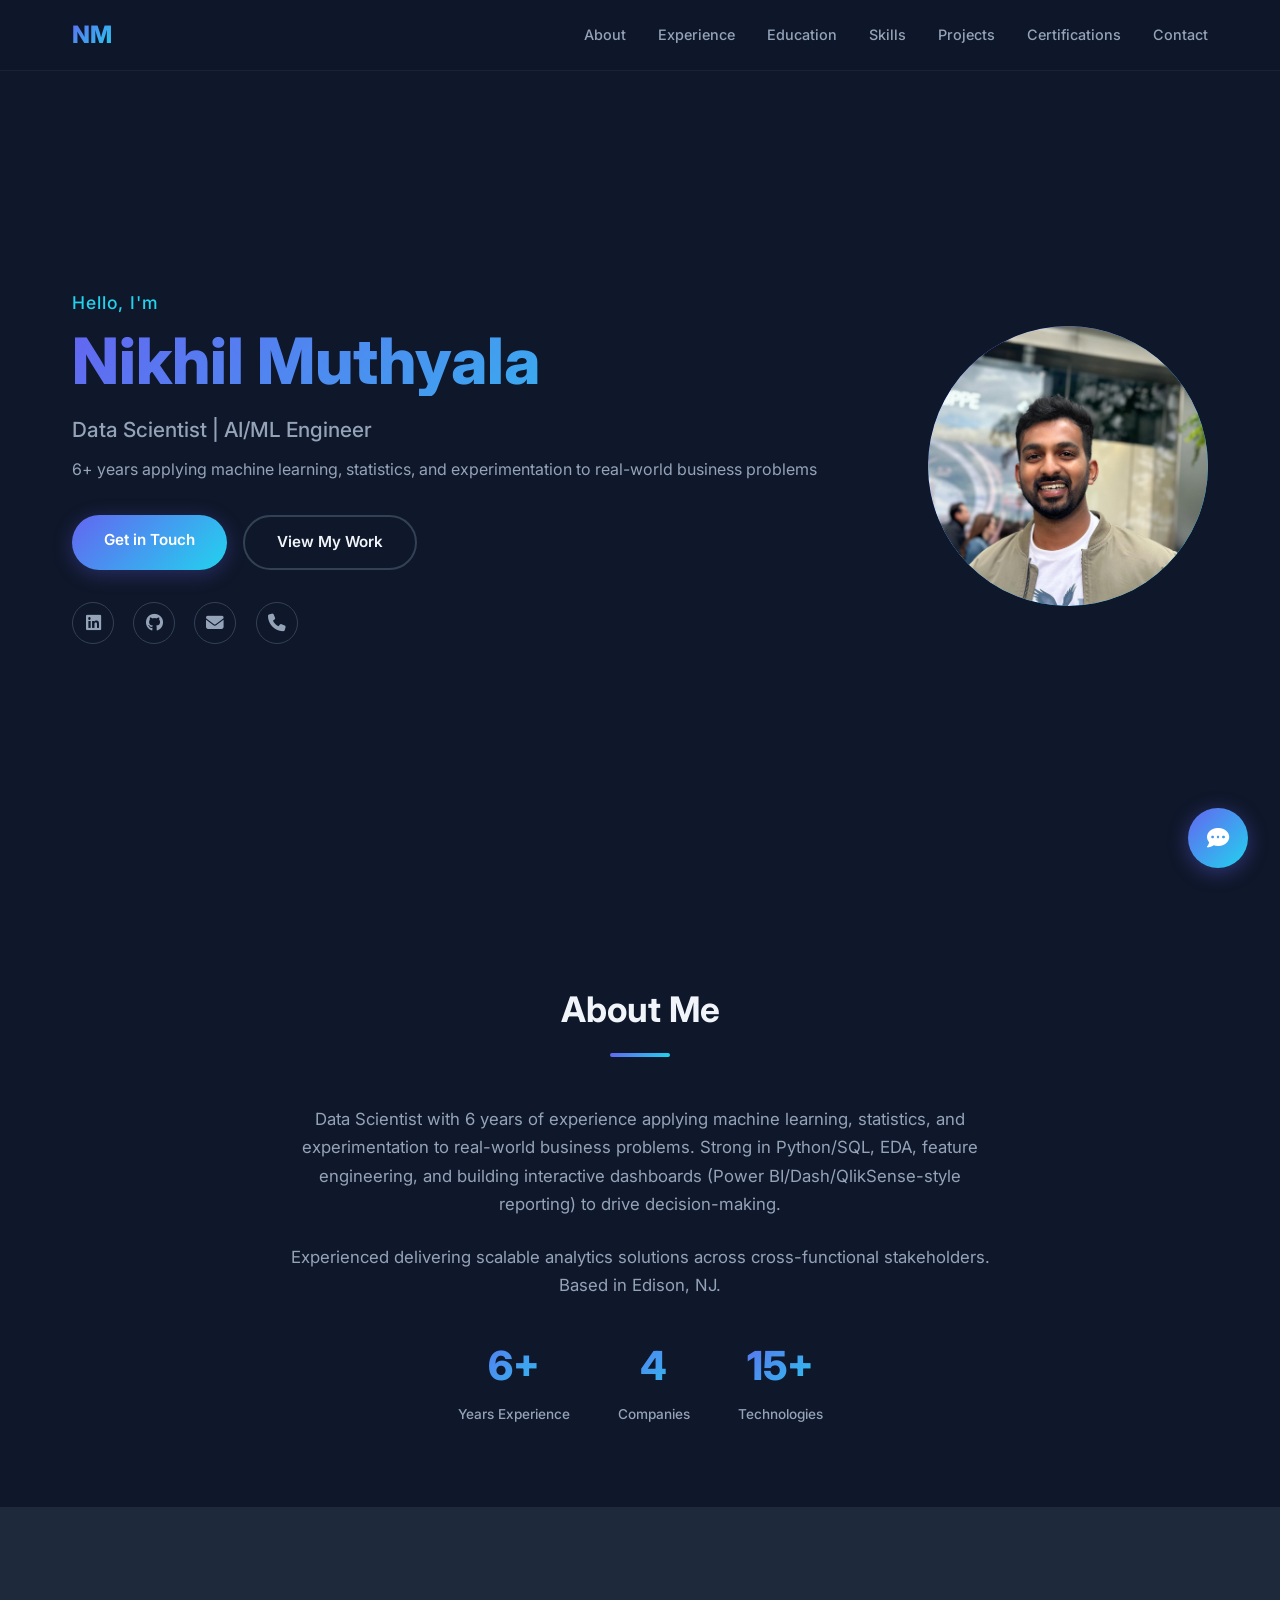
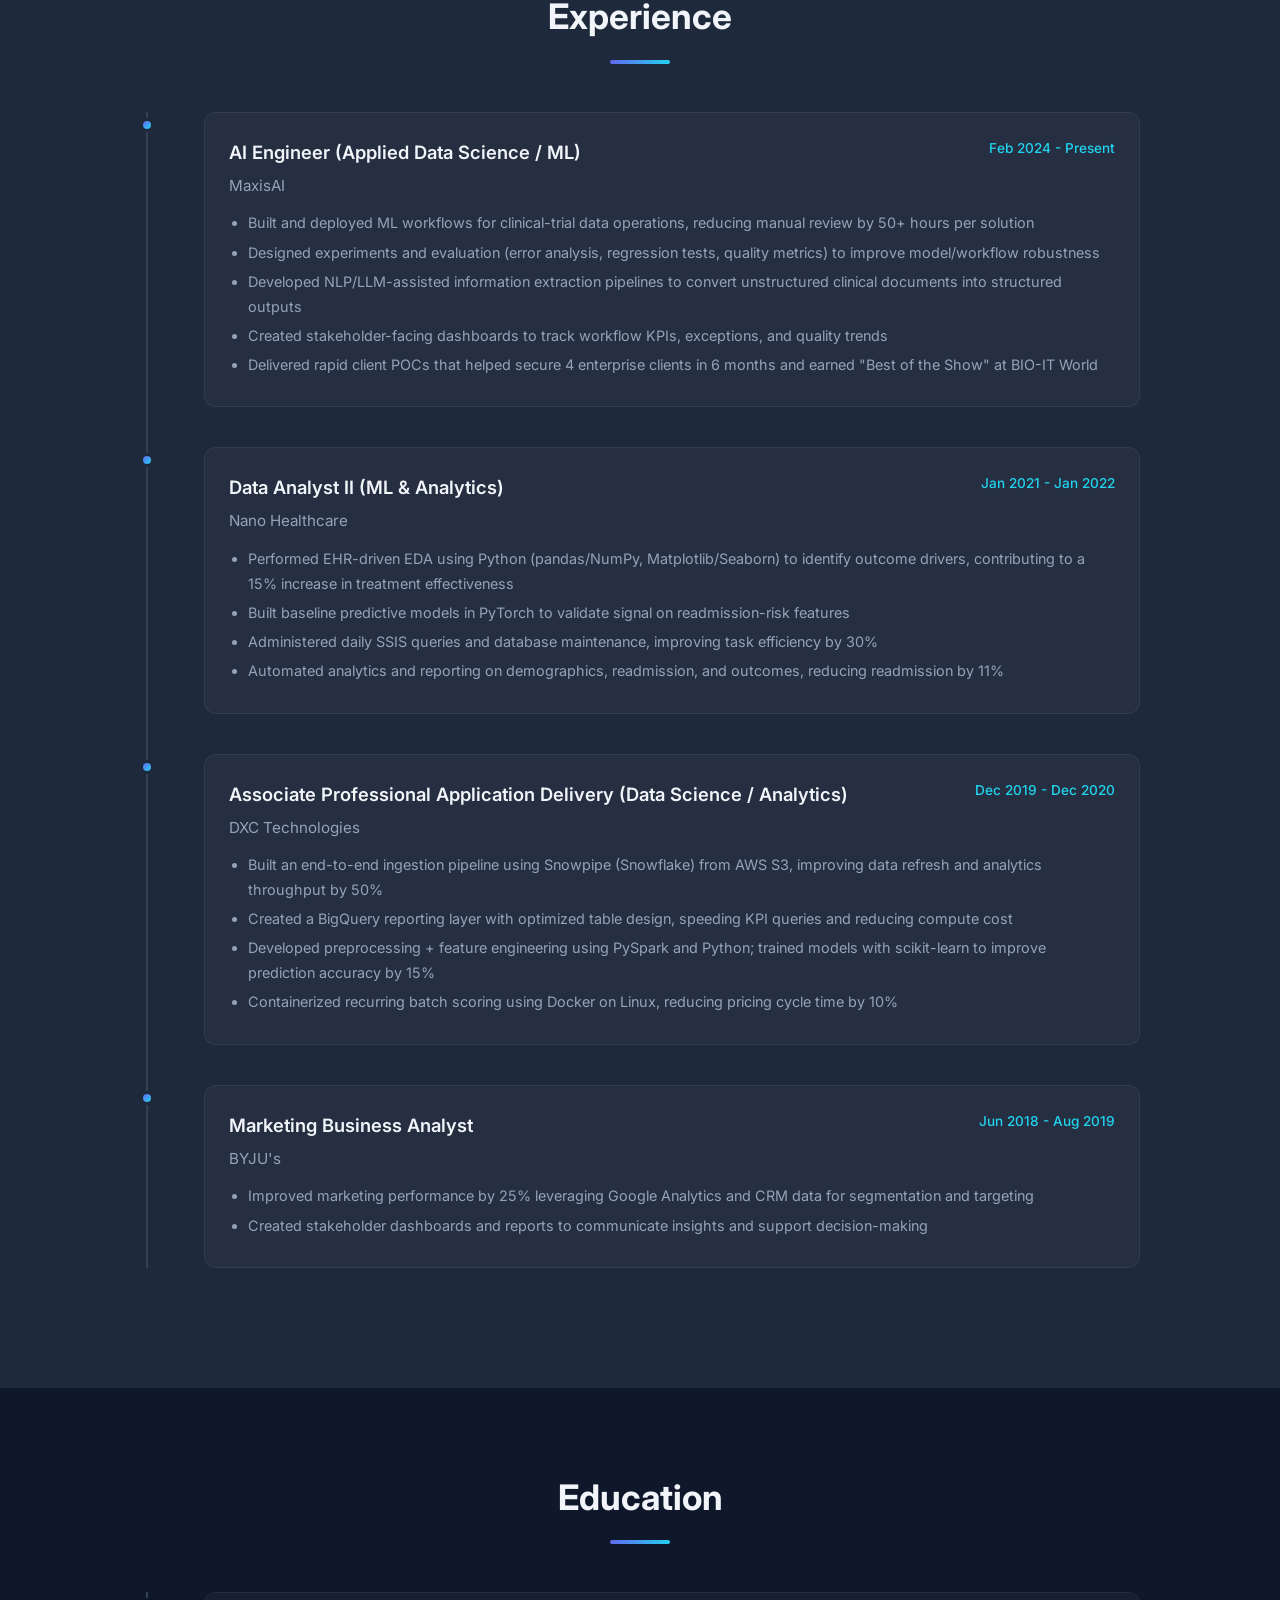
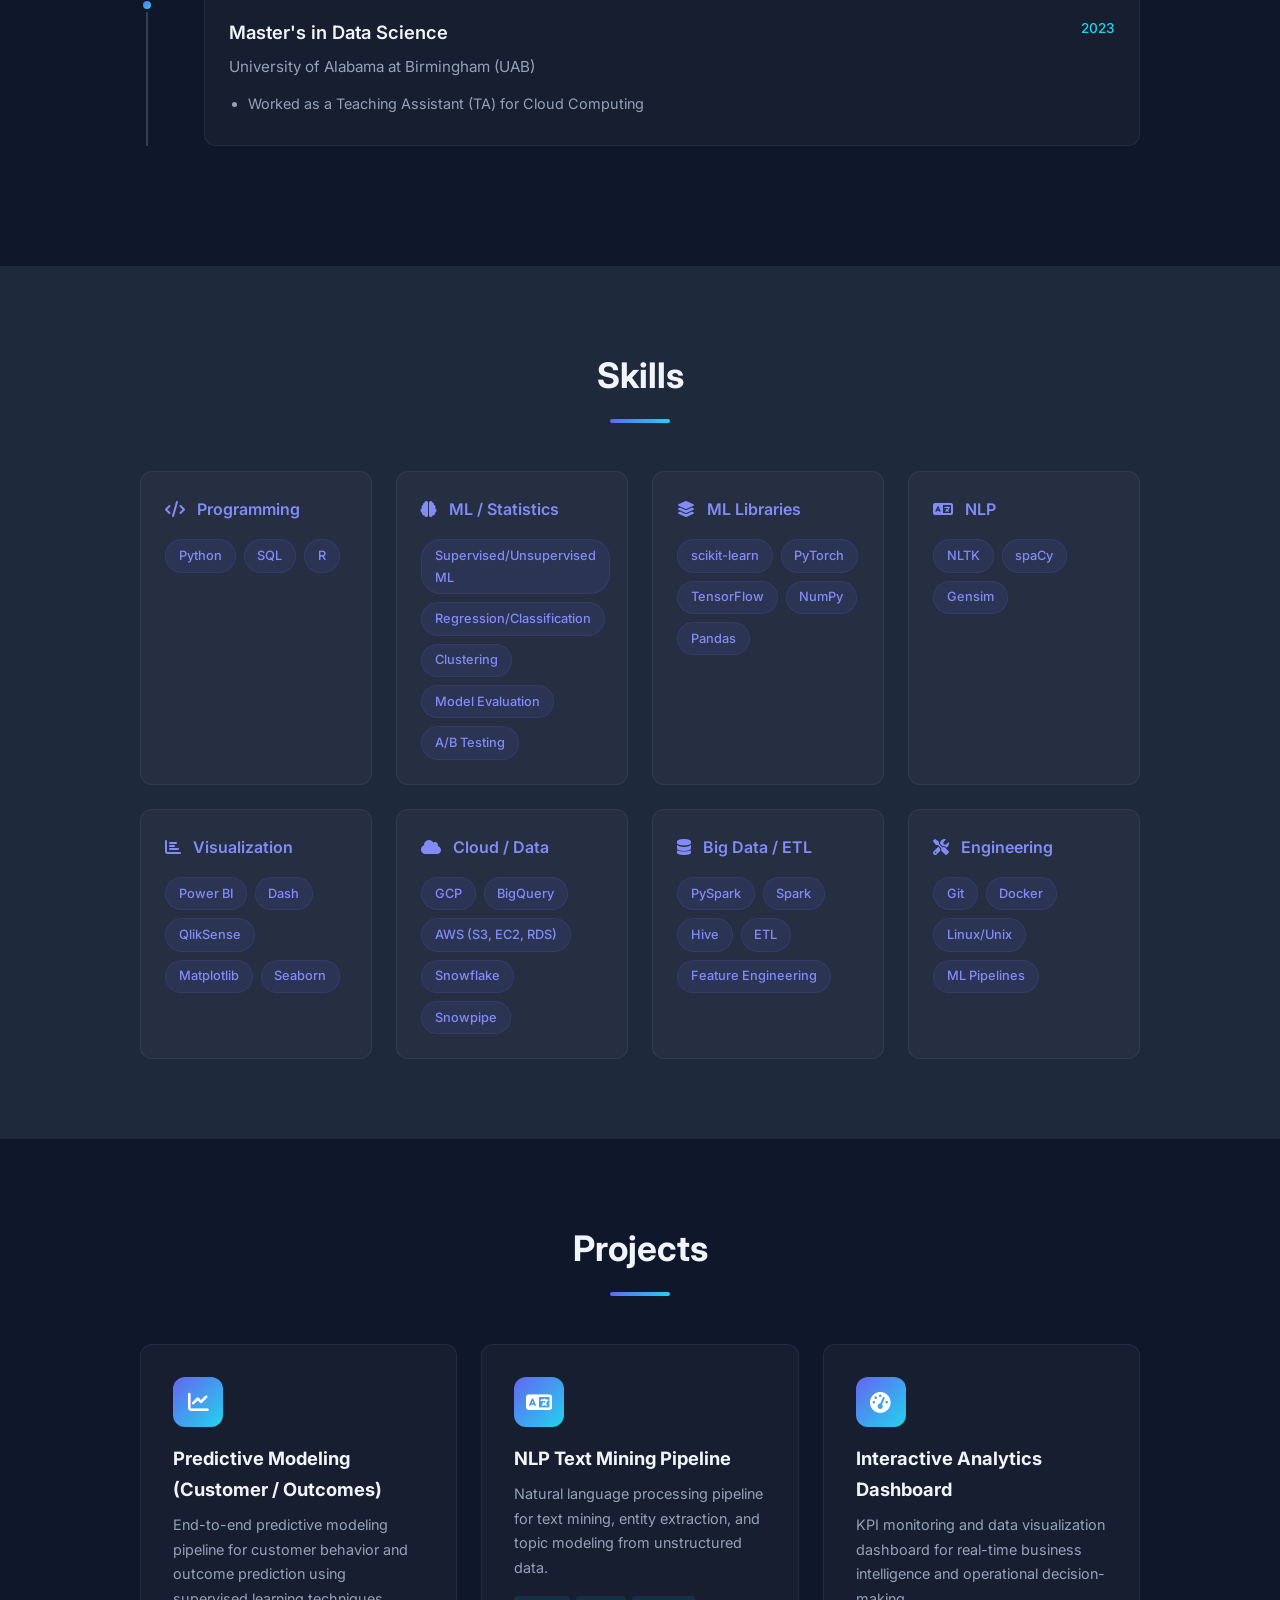
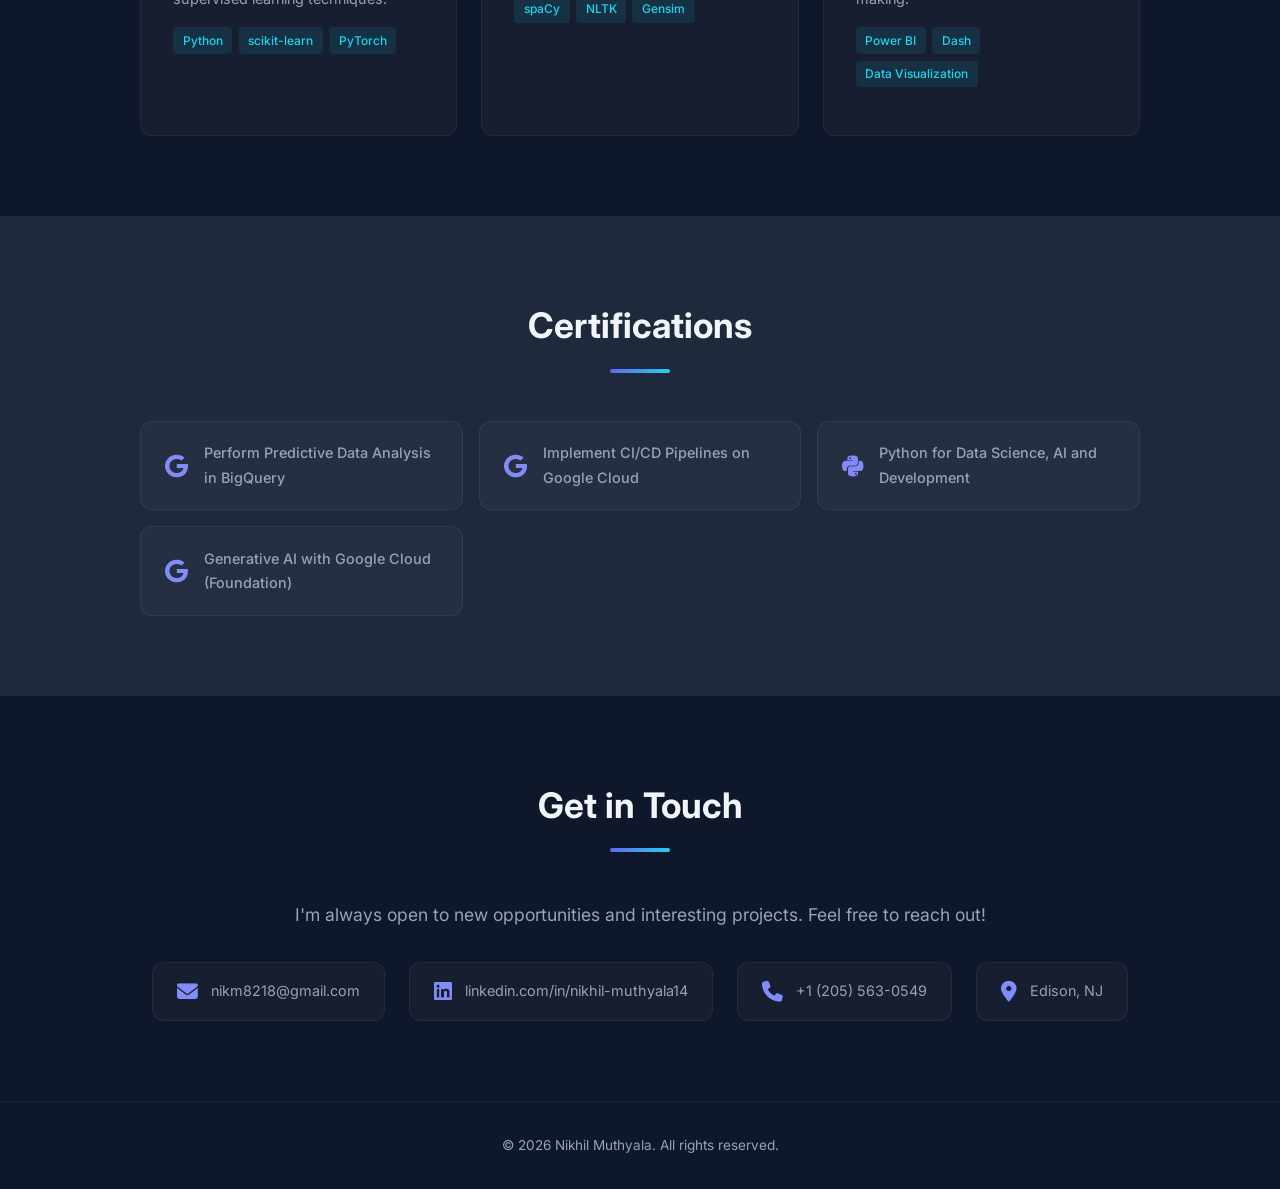
==== index.html @ 32f8f4c5 "Initial commit - Nikhil Muthyala resume website" ====
<!DOCTYPE html>
<html lang="en">
<head>
    <meta charset="UTF-8">
    <meta name="viewport" content="width=device-width, initial-scale=1.0">
    <title>Nikhil Muthyala - Data Scientist</title>
    <link rel="stylesheet" href="styles.css">
    <link href="https://fonts.googleapis.com/css2?family=Inter:wght@300;400;500;600;700;800&display=swap" rel="stylesheet">
    <link rel="stylesheet" href="https://cdnjs.cloudflare.com/ajax/libs/font-awesome/6.5.1/css/all.min.css">
</head>
<body>
    <!-- Navigation -->
    <nav class="navbar" id="navbar">
        <div class="nav-container">
            <a href="#hero" class="nav-logo">NM</a>
            <ul class="nav-links">
                <li><a href="#about">About</a></li>
                <li><a href="#experience">Experience</a></li>
                <li><a href="#education">Education</a></li>
                <li><a href="#skills">Skills</a></li>
                <li><a href="#projects">Projects</a></li>
                <li><a href="#certifications">Certifications</a></li>
                <li><a href="#contact">Contact</a></li>
            </ul>
            <button class="nav-toggle" id="navToggle">
                <i class="fas fa-bars"></i>
            </button>
        </div>
    </nav>

    <!-- Hero Section -->
    <section class="hero" id="hero">
        <div class="hero-content">
            <p class="hero-greeting">Hello, I'm</p>
            <h1 class="hero-name">Nikhil Muthyala</h1>
            <p class="hero-title">Data Scientist | AI/ML Engineer</p>
            <p class="hero-tagline">6+ years applying machine learning, statistics, and experimentation to real-world business problems</p>
            <div class="hero-buttons">
                <a href="#contact" class="btn btn-primary">Get in Touch</a>
                <a href="#experience" class="btn btn-secondary">View My Work</a>
            </div>
            <div class="hero-socials">
                <a href="https://linkedin.com/in/nikhil-muthyala14" target="_blank"><i class="fab fa-linkedin"></i></a>
                <a href="#" target="_blank"><i class="fab fa-github"></i></a>
                <a href="mailto:nikm8218@gmail.com"><i class="fas fa-envelope"></i></a>
                <a href="tel:+12055630549"><i class="fas fa-phone"></i></a>
            </div>
        </div>
        <div class="hero-visual">
            <div class="hero-avatar">
                <img src="Cover Photo Nik.jpeg" alt="Nikhil Muthyala">
                <!-- <i class="fas fa-user"></i> -->
            </div>
        </div>
    </section>

    <!-- About Section -->
    <section class="section" id="about">
        <div class="container">
            <h2 class="section-title">About Me</h2>
            <div class="about-content">
                <div class="about-text">
                    <p>Data Scientist with 6 years of experience applying machine learning, statistics, and experimentation to real-world business problems. Strong in Python/SQL, EDA, feature engineering, and building interactive dashboards (Power BI/Dash/QlikSense-style reporting) to drive decision-making.</p>
                    <p>Experienced delivering scalable analytics solutions across cross-functional stakeholders. Based in Edison, NJ.</p>
                    <div class="about-stats">
                        <div class="stat">
                            <span class="stat-number">6+</span>
                            <span class="stat-label">Years Experience</span>
                        </div>
                        <div class="stat">
                            <span class="stat-number">4</span>
                            <span class="stat-label">Companies</span>
                        </div>
                        <div class="stat">
                            <span class="stat-number">15+</span>
                            <span class="stat-label">Technologies</span>
                        </div>
                    </div>
                </div>
            </div>
        </div>
    </section>

    <!-- Experience Section -->
    <section class="section section-alt" id="experience">
        <div class="container">
            <h2 class="section-title">Experience</h2>
            <div class="timeline">
                <div class="timeline-item">
                    <div class="timeline-dot"></div>
                    <div class="timeline-content">
                        <div class="timeline-header">
                            <h3>AI Engineer (Applied Data Science / ML)</h3>
                            <span class="timeline-date">Feb 2024 - Present</span>
                        </div>
                        <p class="timeline-company">MaxisAI</p>
                        <ul class="timeline-details">
                            <li>Built and deployed ML workflows for clinical-trial data operations, reducing manual review by 50+ hours per solution</li>
                            <li>Designed experiments and evaluation (error analysis, regression tests, quality metrics) to improve model/workflow robustness</li>
                            <li>Developed NLP/LLM-assisted information extraction pipelines to convert unstructured clinical documents into structured outputs</li>
                            <li>Created stakeholder-facing dashboards to track workflow KPIs, exceptions, and quality trends</li>
                            <li>Delivered rapid client POCs that helped secure 4 enterprise clients in 6 months and earned "Best of the Show" at BIO-IT World</li>
                        </ul>
                    </div>
                </div>
                <div class="timeline-item">
                    <div class="timeline-dot"></div>
                    <div class="timeline-content">
                        <div class="timeline-header">
                            <h3>Data Analyst II (ML & Analytics)</h3>
                            <span class="timeline-date">Jan 2021 - Jan 2022</span>
                        </div>
                        <p class="timeline-company">Nano Healthcare</p>
                        <ul class="timeline-details">
                            <li>Performed EHR-driven EDA using Python (pandas/NumPy, Matplotlib/Seaborn) to identify outcome drivers, contributing to a 15% increase in treatment effectiveness</li>
                            <li>Built baseline predictive models in PyTorch to validate signal on readmission-risk features</li>
                            <li>Administered daily SSIS queries and database maintenance, improving task efficiency by 30%</li>
                            <li>Automated analytics and reporting on demographics, readmission, and outcomes, reducing readmission by 11%</li>
                        </ul>
                    </div>
                </div>
                <div class="timeline-item">
                    <div class="timeline-dot"></div>
                    <div class="timeline-content">
                        <div class="timeline-header">
                            <h3>Associate Professional Application Delivery (Data Science / Analytics)</h3>
                            <span class="timeline-date">Dec 2019 - Dec 2020</span>
                        </div>
                        <p class="timeline-company">DXC Technologies</p>
                        <ul class="timeline-details">
                            <li>Built an end-to-end ingestion pipeline using Snowpipe (Snowflake) from AWS S3, improving data refresh and analytics throughput by 50%</li>
                            <li>Created a BigQuery reporting layer with optimized table design, speeding KPI queries and reducing compute cost</li>
                            <li>Developed preprocessing + feature engineering using PySpark and Python; trained models with scikit-learn to improve prediction accuracy by 15%</li>
                            <li>Containerized recurring batch scoring using Docker on Linux, reducing pricing cycle time by 10%</li>
                        </ul>
                    </div>
                </div>
                <div class="timeline-item">
                    <div class="timeline-dot"></div>
                    <div class="timeline-content">
                        <div class="timeline-header">
                            <h3>Marketing Business Analyst</h3>
                            <span class="timeline-date">Jun 2018 - Aug 2019</span>
                        </div>
                        <p class="timeline-company">BYJU's</p>
                        <ul class="timeline-details">
                            <li>Improved marketing performance by 25% leveraging Google Analytics and CRM data for segmentation and targeting</li>
                            <li>Created stakeholder dashboards and reports to communicate insights and support decision-making</li>
                        </ul>
                    </div>
                </div>
            </div>
        </div>
    </section>

    <!-- Education Section -->
    <section class="section" id="education">
        <div class="container">
            <h2 class="section-title">Education</h2>
            <div class="timeline">
                <div class="timeline-item">
                    <div class="timeline-dot"></div>
                    <div class="timeline-content">
                        <div class="timeline-header">
                            <h3>Master's in Data Science</h3>
                            <span class="timeline-date">2023</span>
                        </div>
                        <p class="timeline-company">University of Alabama at Birmingham (UAB)</p>
                        <ul class="timeline-details">
                            <li>Worked as a Teaching Assistant (TA) for Cloud Computing</li>
                        </ul>
                    </div>
                </div>
            </div>
        </div>
    </section>

    <!-- Skills Section -->
    <section class="section section-alt" id="skills">
        <div class="container">
            <h2 class="section-title">Skills</h2>
            <div class="skills-grid">
                <div class="skill-category">
                    <h3><i class="fas fa-code"></i> Programming</h3>
                    <div class="skill-tags">
                        <span class="skill-tag">Python</span>
                        <span class="skill-tag">SQL</span>
                        <span class="skill-tag">R</span>
                    </div>
                </div>
                <div class="skill-category">
                    <h3><i class="fas fa-brain"></i> ML / Statistics</h3>
                    <div class="skill-tags">
                        <span class="skill-tag">Supervised/Unsupervised ML</span>
                        <span class="skill-tag">Regression/Classification</span>
                        <span class="skill-tag">Clustering</span>
                        <span class="skill-tag">Model Evaluation</span>
                        <span class="skill-tag">A/B Testing</span>
                    </div>
                </div>
                <div class="skill-category">
                    <h3><i class="fas fa-layer-group"></i> ML Libraries</h3>
                    <div class="skill-tags">
                        <span class="skill-tag">scikit-learn</span>
                        <span class="skill-tag">PyTorch</span>
                        <span class="skill-tag">TensorFlow</span>
                        <span class="skill-tag">NumPy</span>
                        <span class="skill-tag">Pandas</span>
                    </div>
                </div>
                <div class="skill-category">
                    <h3><i class="fas fa-language"></i> NLP</h3>
                    <div class="skill-tags">
                        <span class="skill-tag">NLTK</span>
                        <span class="skill-tag">spaCy</span>
                        <span class="skill-tag">Gensim</span>
                    </div>
                </div>
                <div class="skill-category">
                    <h3><i class="fas fa-chart-bar"></i> Visualization</h3>
                    <div class="skill-tags">
                        <span class="skill-tag">Power BI</span>
                        <span class="skill-tag">Dash</span>
                        <span class="skill-tag">QlikSense</span>
                        <span class="skill-tag">Matplotlib</span>
                        <span class="skill-tag">Seaborn</span>
                    </div>
                </div>
                <div class="skill-category">
                    <h3><i class="fas fa-cloud"></i> Cloud / Data</h3>
                    <div class="skill-tags">
                        <span class="skill-tag">GCP</span>
                        <span class="skill-tag">BigQuery</span>
                        <span class="skill-tag">AWS (S3, EC2, RDS)</span>
                        <span class="skill-tag">Snowflake</span>
                        <span class="skill-tag">Snowpipe</span>
                    </div>
                </div>
                <div class="skill-category">
                    <h3><i class="fas fa-database"></i> Big Data / ETL</h3>
                    <div class="skill-tags">
                        <span class="skill-tag">PySpark</span>
                        <span class="skill-tag">Spark</span>
                        <span class="skill-tag">Hive</span>
                        <span class="skill-tag">ETL</span>
                        <span class="skill-tag">Feature Engineering</span>
                    </div>
                </div>
                <div class="skill-category">
                    <h3><i class="fas fa-tools"></i> Engineering</h3>
                    <div class="skill-tags">
                        <span class="skill-tag">Git</span>
                        <span class="skill-tag">Docker</span>
                        <span class="skill-tag">Linux/Unix</span>
                        <span class="skill-tag">ML Pipelines</span>
                    </div>
                </div>
            </div>
        </div>
    </section>

    <!-- Projects Section -->
    <section class="section" id="projects">
        <div class="container">
            <h2 class="section-title">Projects</h2>
            <div class="projects-grid">
                <div class="project-card">
                    <div class="project-icon"><i class="fas fa-chart-line"></i></div>
                    <h3>Predictive Modeling (Customer / Outcomes)</h3>
                    <p>End-to-end predictive modeling pipeline for customer behavior and outcome prediction using supervised learning techniques.</p>
                    <div class="project-tech">
                        <span>Python</span>
                        <span>scikit-learn</span>
                        <span>PyTorch</span>
                    </div>
                </div>
                <div class="project-card">
                    <div class="project-icon"><i class="fas fa-language"></i></div>
                    <h3>NLP Text Mining Pipeline</h3>
                    <p>Natural language processing pipeline for text mining, entity extraction, and topic modeling from unstructured data.</p>
                    <div class="project-tech">
                        <span>spaCy</span>
                        <span>NLTK</span>
                        <span>Gensim</span>
                    </div>
                </div>
                <div class="project-card">
                    <div class="project-icon"><i class="fas fa-tachometer-alt"></i></div>
                    <h3>Interactive Analytics Dashboard</h3>
                    <p>KPI monitoring and data visualization dashboard for real-time business intelligence and operational decision-making.</p>
                    <div class="project-tech">
                        <span>Power BI</span>
                        <span>Dash</span>
                        <span>Data Visualization</span>
                    </div>
                </div>
            </div>
        </div>
    </section>

    <!-- Certifications Section -->
    <section class="section section-alt" id="certifications">
        <div class="container">
            <h2 class="section-title">Certifications</h2>
            <div class="certifications-grid">
                <div class="cert-card">
                    <i class="fab fa-google"></i>
                    <span>Perform Predictive Data Analysis in BigQuery</span>
                </div>
                <div class="cert-card">
                    <i class="fab fa-google"></i>
                    <span>Implement CI/CD Pipelines on Google Cloud</span>
                </div>
                <div class="cert-card">
                    <i class="fab fa-python"></i>
                    <span>Python for Data Science, AI and Development</span>
                </div>
                <div class="cert-card">
                    <i class="fab fa-google"></i>
                    <span>Generative AI with Google Cloud (Foundation)</span>
                </div>
            </div>
        </div>
    </section>

    <!-- Contact Section -->
    <section class="section" id="contact">
        <div class="container">
            <h2 class="section-title">Get in Touch</h2>
            <div class="contact-content">
                <p class="contact-text">I'm always open to new opportunities and interesting projects. Feel free to reach out!</p>
                <div class="contact-methods">
                    <a href="mailto:nikm8218@gmail.com" class="contact-card">
                        <i class="fas fa-envelope"></i>
                        <span>nikm8218@gmail.com</span>
                    </a>
                    <a href="https://linkedin.com/in/nikhil-muthyala14" class="contact-card">
                        <i class="fab fa-linkedin"></i>
                        <span>linkedin.com/in/nikhil-muthyala14</span>
                    </a>
                    <a href="tel:+12055630549" class="contact-card">
                        <i class="fas fa-phone"></i>
                        <span>+1 (205) 563-0549</span>
                    </a>
                    <a href="#" class="contact-card">
                        <i class="fas fa-map-marker-alt"></i>
                        <span>Edison, NJ</span>
                    </a>
                </div>
            </div>
        </div>
    </section>

    <!-- Footer -->
    <footer class="footer">
        <p>&copy; 2026 Nikhil Muthyala. All rights reserved.</p>
    </footer>

    <!-- Chatbot -->
    <div class="chatbot-toggle" id="chatbotToggle">
        <i class="fas fa-comment-dots"></i>
    </div>
    <div class="chatbot" id="chatbot">
        <div class="chatbot-header">
            <div class="chatbot-header-info">
                <div class="chatbot-avatar"><i class="fas fa-robot"></i></div>
                <div>
                    <h4>Resume Assistant</h4>
                    <span class="chatbot-status">Online</span>
                </div>
            </div>
            <button class="chatbot-close" id="chatbotClose">
                <i class="fas fa-times"></i>
            </button>
        </div>
        <div class="chatbot-messages" id="chatbotMessages">
            <div class="chat-message bot">
                <div class="message-content">
                    <p>Hi! I'm Nikhil's resume assistant. Ask me anything about his experience, skills, education, or projects!</p>
                </div>
            </div>
        </div>
        <div class="chatbot-input">
            <input type="text" id="chatInput" placeholder="Ask me anything..." autocomplete="off">
            <button id="chatSend"><i class="fas fa-paper-plane"></i></button>
        </div>
    </div>

    <script src="script.js"></script>
</body>
</html>
---- styles.css ----
/* ===== Reset & Base ===== */
*, *::before, *::after {
    margin: 0;
    padding: 0;
    box-sizing: border-box;
}

:root {
    --primary: #6366f1;
    --primary-dark: #4f46e5;
    --primary-light: #818cf8;
    --bg: #0f172a;
    --bg-alt: #1e293b;
    --surface: #334155;
    --text: #f1f5f9;
    --text-muted: #94a3b8;
    --accent: #22d3ee;
    --gradient: linear-gradient(135deg, var(--primary), var(--accent));
    --shadow: 0 4px 30px rgba(0, 0, 0, 0.3);
    --radius: 12px;
    --transition: 0.3s ease;
}

html {
    scroll-behavior: smooth;
    scroll-padding-top: 80px;
}

body {
    font-family: 'Inter', -apple-system, BlinkMacSystemFont, sans-serif;
    background: var(--bg);
    color: var(--text);
    line-height: 1.7;
    overflow-x: hidden;
}

a {
    text-decoration: none;
    color: inherit;
}

ul {
    list-style: none;
}

/* ===== Navbar ===== */
.navbar {
    position: fixed;
    top: 0;
    left: 0;
    right: 0;
    z-index: 1000;
    background: rgba(15, 23, 42, 0.85);
    backdrop-filter: blur(20px);
    border-bottom: 1px solid rgba(255, 255, 255, 0.05);
    transition: var(--transition);
}

.navbar.scrolled {
    background: rgba(15, 23, 42, 0.95);
    box-shadow: 0 2px 20px rgba(0, 0, 0, 0.3);
}

.nav-container {
    max-width: 1200px;
    margin: 0 auto;
    padding: 0 2rem;
    display: flex;
    align-items: center;
    justify-content: space-between;
    height: 70px;
}

.nav-logo {
    font-size: 1.5rem;
    font-weight: 800;
    background: var(--gradient);
    -webkit-background-clip: text;
    -webkit-text-fill-color: transparent;
    background-clip: text;
}

.nav-links {
    display: flex;
    gap: 2rem;
}

.nav-links a {
    color: var(--text-muted);
    font-weight: 500;
    font-size: 0.9rem;
    transition: var(--transition);
    position: relative;
}

.nav-links a::after {
    content: '';
    position: absolute;
    bottom: -4px;
    left: 0;
    width: 0;
    height: 2px;
    background: var(--gradient);
    transition: var(--transition);
}

.nav-links a:hover {
    color: var(--text);
}

.nav-links a:hover::after {
    width: 100%;
}

.nav-toggle {
    display: none;
    background: none;
    border: none;
    color: var(--text);
    font-size: 1.3rem;
    cursor: pointer;
}

/* ===== Hero ===== */
.hero {
    min-height: 100vh;
    display: flex;
    align-items: center;
    justify-content: center;
    padding: 6rem 2rem 4rem;
    max-width: 1200px;
    margin: 0 auto;
    gap: 4rem;
}

.hero-content {
    flex: 1;
}

.hero-greeting {
    color: var(--accent);
    font-weight: 500;
    font-size: 1.1rem;
    margin-bottom: 0.5rem;
    letter-spacing: 1px;
}

.hero-name {
    font-size: 4rem;
    font-weight: 800;
    line-height: 1.1;
    margin-bottom: 1rem;
    background: var(--gradient);
    -webkit-background-clip: text;
    -webkit-text-fill-color: transparent;
    background-clip: text;
}

.hero-title {
    font-size: 1.3rem;
    color: var(--text-muted);
    margin-bottom: 0.5rem;
    font-weight: 500;
}

.hero-tagline {
    font-size: 1rem;
    color: var(--text-muted);
    margin-bottom: 2rem;
}

.hero-buttons {
    display: flex;
    gap: 1rem;
    margin-bottom: 2rem;
}

.btn {
    padding: 0.8rem 2rem;
    border-radius: 50px;
    font-weight: 600;
    font-size: 0.95rem;
    transition: var(--transition);
    cursor: pointer;
    border: none;
    display: inline-block;
}

.btn-primary {
    background: var(--gradient);
    color: white;
    box-shadow: 0 4px 20px rgba(99, 102, 241, 0.3);
}

.btn-primary:hover {
    transform: translateY(-2px);
    box-shadow: 0 6px 30px rgba(99, 102, 241, 0.5);
}

.btn-secondary {
    background: transparent;
    color: var(--text);
    border: 2px solid var(--surface);
}

.btn-secondary:hover {
    border-color: var(--primary);
    transform: translateY(-2px);
}

.hero-socials {
    display: flex;
    gap: 1.2rem;
}

.hero-socials a {
    width: 42px;
    height: 42px;
    border-radius: 50%;
    border: 1px solid var(--surface);
    display: flex;
    align-items: center;
    justify-content: center;
    color: var(--text-muted);
    transition: var(--transition);
    font-size: 1.1rem;
}

.hero-socials a:hover {
    border-color: var(--primary);
    color: var(--primary-light);
    transform: translateY(-3px);
}

.hero-visual {
    flex-shrink: 0;
}

.hero-avatar {
    width: 280px;
    height: 280px;
    border-radius: 50%;
    background: var(--gradient);
    display: flex;
    align-items: center;
    justify-content: center;
    font-size: 6rem;
    color: white;
    position: relative;
    animation: float 6s ease-in-out infinite;
    overflow: hidden;
}

.hero-avatar img {
    width: 100%;
    height: 100%;
    object-fit: cover;
    border-radius: 50%;
}

.hero-avatar::before {
    content: '';
    position: absolute;
    inset: -8px;
    border-radius: 50%;
    border: 2px dashed var(--primary-light);
    opacity: 0.3;
    animation: spin 20s linear infinite;
}

@keyframes float {
    0%, 100% { transform: translateY(0); }
    50% { transform: translateY(-20px); }
}

@keyframes spin {
    from { transform: rotate(0deg); }
    to { transform: rotate(360deg); }
}

/* ===== Sections ===== */
.section {
    padding: 5rem 2rem;
}

.section-alt {
    background: var(--bg-alt);
}

.container {
    max-width: 1000px;
    margin: 0 auto;
}

.section-title {
    font-size: 2.2rem;
    font-weight: 700;
    text-align: center;
    margin-bottom: 3rem;
    position: relative;
}

.section-title::after {
    content: '';
    display: block;
    width: 60px;
    height: 4px;
    background: var(--gradient);
    margin: 0.8rem auto 0;
    border-radius: 2px;
}

/* ===== About ===== */
.about-content {
    max-width: 700px;
    margin: 0 auto;
}

.about-text p {
    color: var(--text-muted);
    margin-bottom: 1.5rem;
    font-size: 1.05rem;
    text-align: center;
}

.about-stats {
    display: flex;
    justify-content: center;
    gap: 3rem;
    margin-top: 2rem;
}

.stat {
    text-align: center;
}

.stat-number {
    display: block;
    font-size: 2.5rem;
    font-weight: 800;
    background: var(--gradient);
    -webkit-background-clip: text;
    -webkit-text-fill-color: transparent;
    background-clip: text;
}

.stat-label {
    color: var(--text-muted);
    font-size: 0.85rem;
    font-weight: 500;
}

/* ===== Timeline ===== */
.timeline {
    position: relative;
    padding-left: 2rem;
}

.timeline::before {
    content: '';
    position: absolute;
    left: 6px;
    top: 0;
    bottom: 0;
    width: 2px;
    background: var(--surface);
}

.timeline-item {
    position: relative;
    margin-bottom: 2.5rem;
    padding-left: 2rem;
}

.timeline-dot {
    position: absolute;
    left: -2rem;
    top: 6px;
    width: 14px;
    height: 14px;
    border-radius: 50%;
    background: var(--gradient);
    border: 3px solid var(--bg);
    z-index: 1;
}

.section-alt .timeline-dot {
    border-color: var(--bg-alt);
}

.timeline-content {
    background: rgba(255, 255, 255, 0.03);
    border: 1px solid rgba(255, 255, 255, 0.06);
    border-radius: var(--radius);
    padding: 1.5rem;
    transition: var(--transition);
}

.timeline-content:hover {
    border-color: rgba(99, 102, 241, 0.2);
    transform: translateX(5px);
}

.timeline-header {
    display: flex;
    justify-content: space-between;
    align-items: flex-start;
    flex-wrap: wrap;
    gap: 0.5rem;
    margin-bottom: 0.3rem;
}

.timeline-header h3 {
    font-size: 1.15rem;
    font-weight: 600;
}

.timeline-date {
    color: var(--accent);
    font-size: 0.85rem;
    font-weight: 500;
}

.timeline-company {
    color: var(--text-muted);
    font-size: 0.95rem;
    margin-bottom: 0.8rem;
}

.timeline-details {
    list-style: disc;
    padding-left: 1.2rem;
}

.timeline-details li {
    color: var(--text-muted);
    font-size: 0.9rem;
    margin-bottom: 0.3rem;
}

/* ===== Skills ===== */
.skills-grid {
    display: grid;
    grid-template-columns: repeat(auto-fit, minmax(220px, 1fr));
    gap: 1.5rem;
}

.skill-category {
    background: rgba(255, 255, 255, 0.03);
    border: 1px solid rgba(255, 255, 255, 0.06);
    border-radius: var(--radius);
    padding: 1.5rem;
    transition: var(--transition);
}

.skill-category:hover {
    border-color: rgba(99, 102, 241, 0.2);
    transform: translateY(-3px);
}

.skill-category h3 {
    font-size: 1rem;
    font-weight: 600;
    margin-bottom: 1rem;
    color: var(--primary-light);
}

.skill-category h3 i {
    margin-right: 0.5rem;
}

.skill-tags {
    display: flex;
    flex-wrap: wrap;
    gap: 0.5rem;
}

.skill-tag {
    background: rgba(99, 102, 241, 0.1);
    color: var(--primary-light);
    padding: 0.3rem 0.8rem;
    border-radius: 20px;
    font-size: 0.8rem;
    font-weight: 500;
    border: 1px solid rgba(99, 102, 241, 0.15);
}

/* ===== Projects ===== */
.projects-grid {
    display: grid;
    grid-template-columns: repeat(auto-fit, minmax(280px, 1fr));
    gap: 1.5rem;
}

.project-card {
    background: rgba(255, 255, 255, 0.03);
    border: 1px solid rgba(255, 255, 255, 0.06);
    border-radius: var(--radius);
    padding: 2rem;
    transition: var(--transition);
}

.project-card:hover {
    border-color: rgba(99, 102, 241, 0.3);
    transform: translateY(-5px);
    box-shadow: 0 10px 40px rgba(0, 0, 0, 0.2);
}

.project-icon {
    width: 50px;
    height: 50px;
    border-radius: 12px;
    background: var(--gradient);
    display: flex;
    align-items: center;
    justify-content: center;
    font-size: 1.3rem;
    color: white;
    margin-bottom: 1rem;
}

.project-card h3 {
    font-size: 1.15rem;
    margin-bottom: 0.5rem;
}

.project-card p {
    color: var(--text-muted);
    font-size: 0.9rem;
    margin-bottom: 1rem;
}

.project-tech {
    display: flex;
    flex-wrap: wrap;
    gap: 0.4rem;
    margin-bottom: 1rem;
}

.project-tech span {
    background: rgba(34, 211, 238, 0.1);
    color: var(--accent);
    padding: 0.2rem 0.6rem;
    border-radius: 4px;
    font-size: 0.75rem;
    font-weight: 500;
}

.project-links {
    display: flex;
    gap: 1rem;
}

.project-links a {
    color: var(--text-muted);
    font-size: 0.85rem;
    transition: var(--transition);
}

.project-links a:hover {
    color: var(--primary-light);
}

.project-links a i {
    margin-right: 0.3rem;
}

/* ===== Contact ===== */
.contact-content {
    text-align: center;
}

.contact-text {
    color: var(--text-muted);
    font-size: 1.1rem;
    margin-bottom: 2rem;
}

.contact-methods {
    display: flex;
    justify-content: center;
    gap: 1.5rem;
    flex-wrap: wrap;
}

.contact-card {
    display: flex;
    align-items: center;
    gap: 0.8rem;
    background: rgba(255, 255, 255, 0.03);
    border: 1px solid rgba(255, 255, 255, 0.06);
    border-radius: var(--radius);
    padding: 1rem 1.5rem;
    transition: var(--transition);
}

.contact-card:hover {
    border-color: rgba(99, 102, 241, 0.3);
    transform: translateY(-3px);
}

.contact-card i {
    font-size: 1.3rem;
    color: var(--primary-light);
}

.contact-card span {
    color: var(--text-muted);
    font-size: 0.9rem;
}

/* ===== Certifications ===== */
.certifications-grid {
    display: grid;
    grid-template-columns: repeat(auto-fit, minmax(280px, 1fr));
    gap: 1rem;
}

.cert-card {
    display: flex;
    align-items: center;
    gap: 1rem;
    background: rgba(255, 255, 255, 0.03);
    border: 1px solid rgba(255, 255, 255, 0.06);
    border-radius: var(--radius);
    padding: 1.2rem 1.5rem;
    transition: var(--transition);
}

.cert-card:hover {
    border-color: rgba(99, 102, 241, 0.3);
    transform: translateY(-3px);
}

.cert-card i {
    font-size: 1.5rem;
    color: var(--primary-light);
    flex-shrink: 0;
}

.cert-card span {
    font-size: 0.9rem;
    color: var(--text-muted);
    font-weight: 500;
}

/* ===== Footer ===== */
.footer {
    text-align: center;
    padding: 2rem;
    color: var(--text-muted);
    font-size: 0.85rem;
    border-top: 1px solid rgba(255, 255, 255, 0.05);
}

/* ===== Chatbot ===== */
.chatbot-toggle {
    position: fixed;
    bottom: 2rem;
    right: 2rem;
    width: 60px;
    height: 60px;
    border-radius: 50%;
    background: var(--gradient);
    display: flex;
    align-items: center;
    justify-content: center;
    cursor: pointer;
    z-index: 999;
    box-shadow: 0 4px 20px rgba(99, 102, 241, 0.4);
    transition: var(--transition);
    font-size: 1.4rem;
    color: white;
}

.chatbot-toggle:hover {
    transform: scale(1.1);
}

.chatbot-toggle.hidden {
    display: none;
}

.chatbot {
    position: fixed;
    bottom: 2rem;
    right: 2rem;
    width: 380px;
    height: 520px;
    background: var(--bg);
    border: 1px solid rgba(255, 255, 255, 0.1);
    border-radius: 16px;
    display: none;
    flex-direction: column;
    z-index: 1000;
    box-shadow: 0 10px 50px rgba(0, 0, 0, 0.5);
    overflow: hidden;
}

.chatbot.open {
    display: flex;
    animation: slideUp 0.3s ease;
}

@keyframes slideUp {
    from {
        opacity: 0;
        transform: translateY(20px);
    }
    to {
        opacity: 1;
        transform: translateY(0);
    }
}

.chatbot-header {
    background: var(--bg-alt);
    padding: 1rem 1.2rem;
    display: flex;
    align-items: center;
    justify-content: space-between;
    border-bottom: 1px solid rgba(255, 255, 255, 0.05);
}

.chatbot-header-info {
    display: flex;
    align-items: center;
    gap: 0.8rem;
}

.chatbot-avatar {
    width: 36px;
    height: 36px;
    border-radius: 50%;
    background: var(--gradient);
    display: flex;
    align-items: center;
    justify-content: center;
    color: white;
    font-size: 0.9rem;
}

.chatbot-header h4 {
    font-size: 0.95rem;
    font-weight: 600;
}

.chatbot-status {
    font-size: 0.75rem;
    color: #22c55e;
}

.chatbot-close {
    background: none;
    border: none;
    color: var(--text-muted);
    cursor: pointer;
    font-size: 1.1rem;
    padding: 0.3rem;
    transition: var(--transition);
}

.chatbot-close:hover {
    color: var(--text);
}

.chatbot-messages {
    flex: 1;
    overflow-y: auto;
    padding: 1rem;
    display: flex;
    flex-direction: column;
    gap: 0.8rem;
}

.chatbot-messages::-webkit-scrollbar {
    width: 4px;
}

.chatbot-messages::-webkit-scrollbar-thumb {
    background: var(--surface);
    border-radius: 2px;
}

.chat-message {
    display: flex;
    max-width: 85%;
}

.chat-message.bot {
    align-self: flex-start;
}

.chat-message.user {
    align-self: flex-end;
}

.message-content {
    padding: 0.7rem 1rem;
    border-radius: 12px;
    font-size: 0.88rem;
    line-height: 1.5;
}

.chat-message.bot .message-content {
    background: var(--bg-alt);
    border: 1px solid rgba(255, 255, 255, 0.05);
    border-bottom-left-radius: 4px;
}

.chat-message.user .message-content {
    background: var(--primary);
    color: white;
    border-bottom-right-radius: 4px;
}

.chatbot-input {
    display: flex;
    padding: 0.8rem;
    gap: 0.5rem;
    border-top: 1px solid rgba(255, 255, 255, 0.05);
    background: var(--bg-alt);
}

.chatbot-input input {
    flex: 1;
    background: var(--bg);
    border: 1px solid rgba(255, 255, 255, 0.1);
    border-radius: 8px;
    padding: 0.6rem 1rem;
    color: var(--text);
    font-size: 0.88rem;
    font-family: inherit;
    outline: none;
    transition: var(--transition);
}

.chatbot-input input:focus {
    border-color: var(--primary);
}

.chatbot-input button {
    background: var(--gradient);
    border: none;
    border-radius: 8px;
    width: 40px;
    color: white;
    cursor: pointer;
    transition: var(--transition);
    font-size: 0.9rem;
}

.chatbot-input button:hover {
    opacity: 0.9;
}

/* ===== Animations ===== */
.fade-in {
    opacity: 0;
    transform: translateY(30px);
    transition: opacity 0.6s ease, transform 0.6s ease;
}

.fade-in.visible {
    opacity: 1;
    transform: translateY(0);
}

/* ===== Responsive ===== */
@media (max-width: 768px) {
    .nav-links {
        display: none;
        position: absolute;
        top: 70px;
        left: 0;
        right: 0;
        background: rgba(15, 23, 42, 0.98);
        flex-direction: column;
        padding: 1.5rem 2rem;
        gap: 1rem;
        border-bottom: 1px solid rgba(255, 255, 255, 0.05);
    }

    .nav-links.active {
        display: flex;
    }

    .nav-toggle {
        display: block;
    }

    .hero {
        flex-direction: column-reverse;
        text-align: center;
        padding-top: 8rem;
        gap: 2rem;
    }

    .hero-name {
        font-size: 2.8rem;
    }

    .hero-buttons {
        justify-content: center;
    }

    .hero-socials {
        justify-content: center;
    }

    .hero-avatar {
        width: 180px;
        height: 180px;
        font-size: 4rem;
    }

    .about-stats {
        gap: 1.5rem;
    }

    .chatbot {
        width: calc(100% - 2rem);
        right: 1rem;
        bottom: 1rem;
        height: 60vh;
    }

    .contact-methods {
        flex-direction: column;
        align-items: center;
    }
}
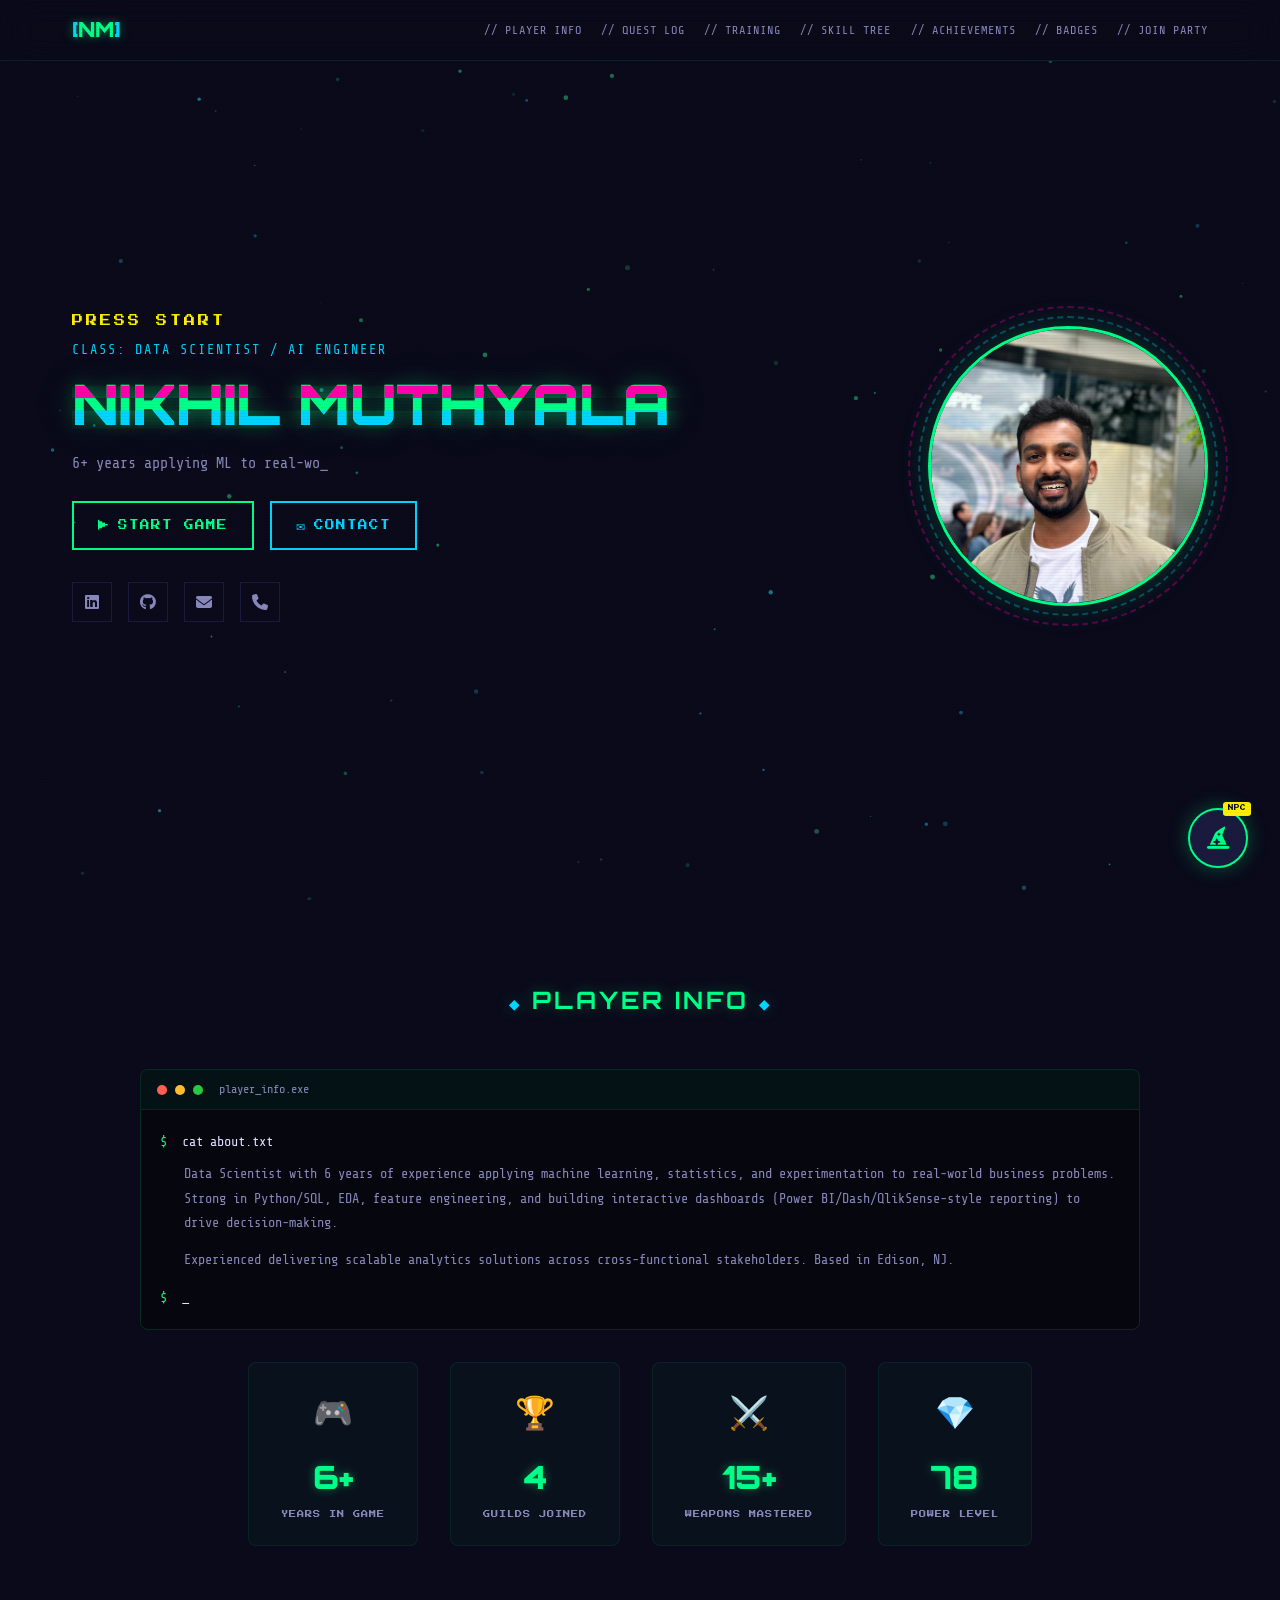
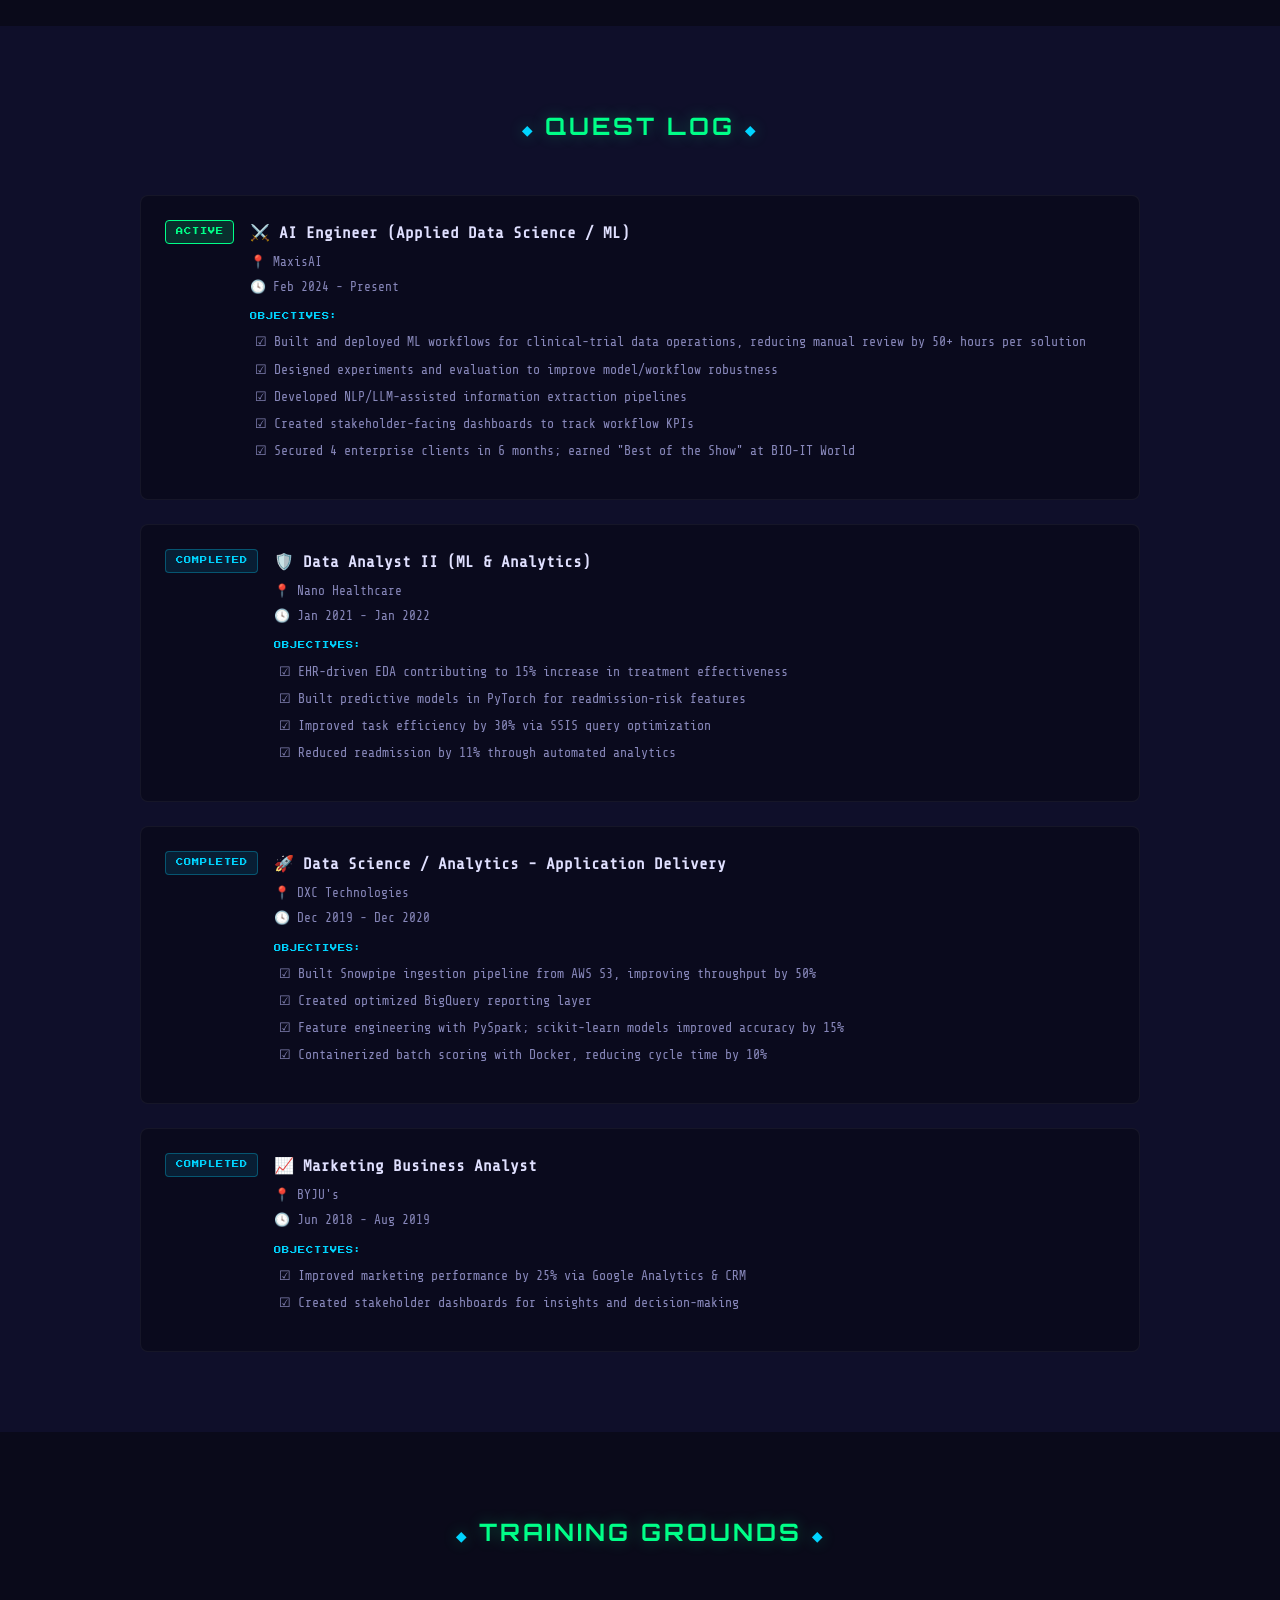
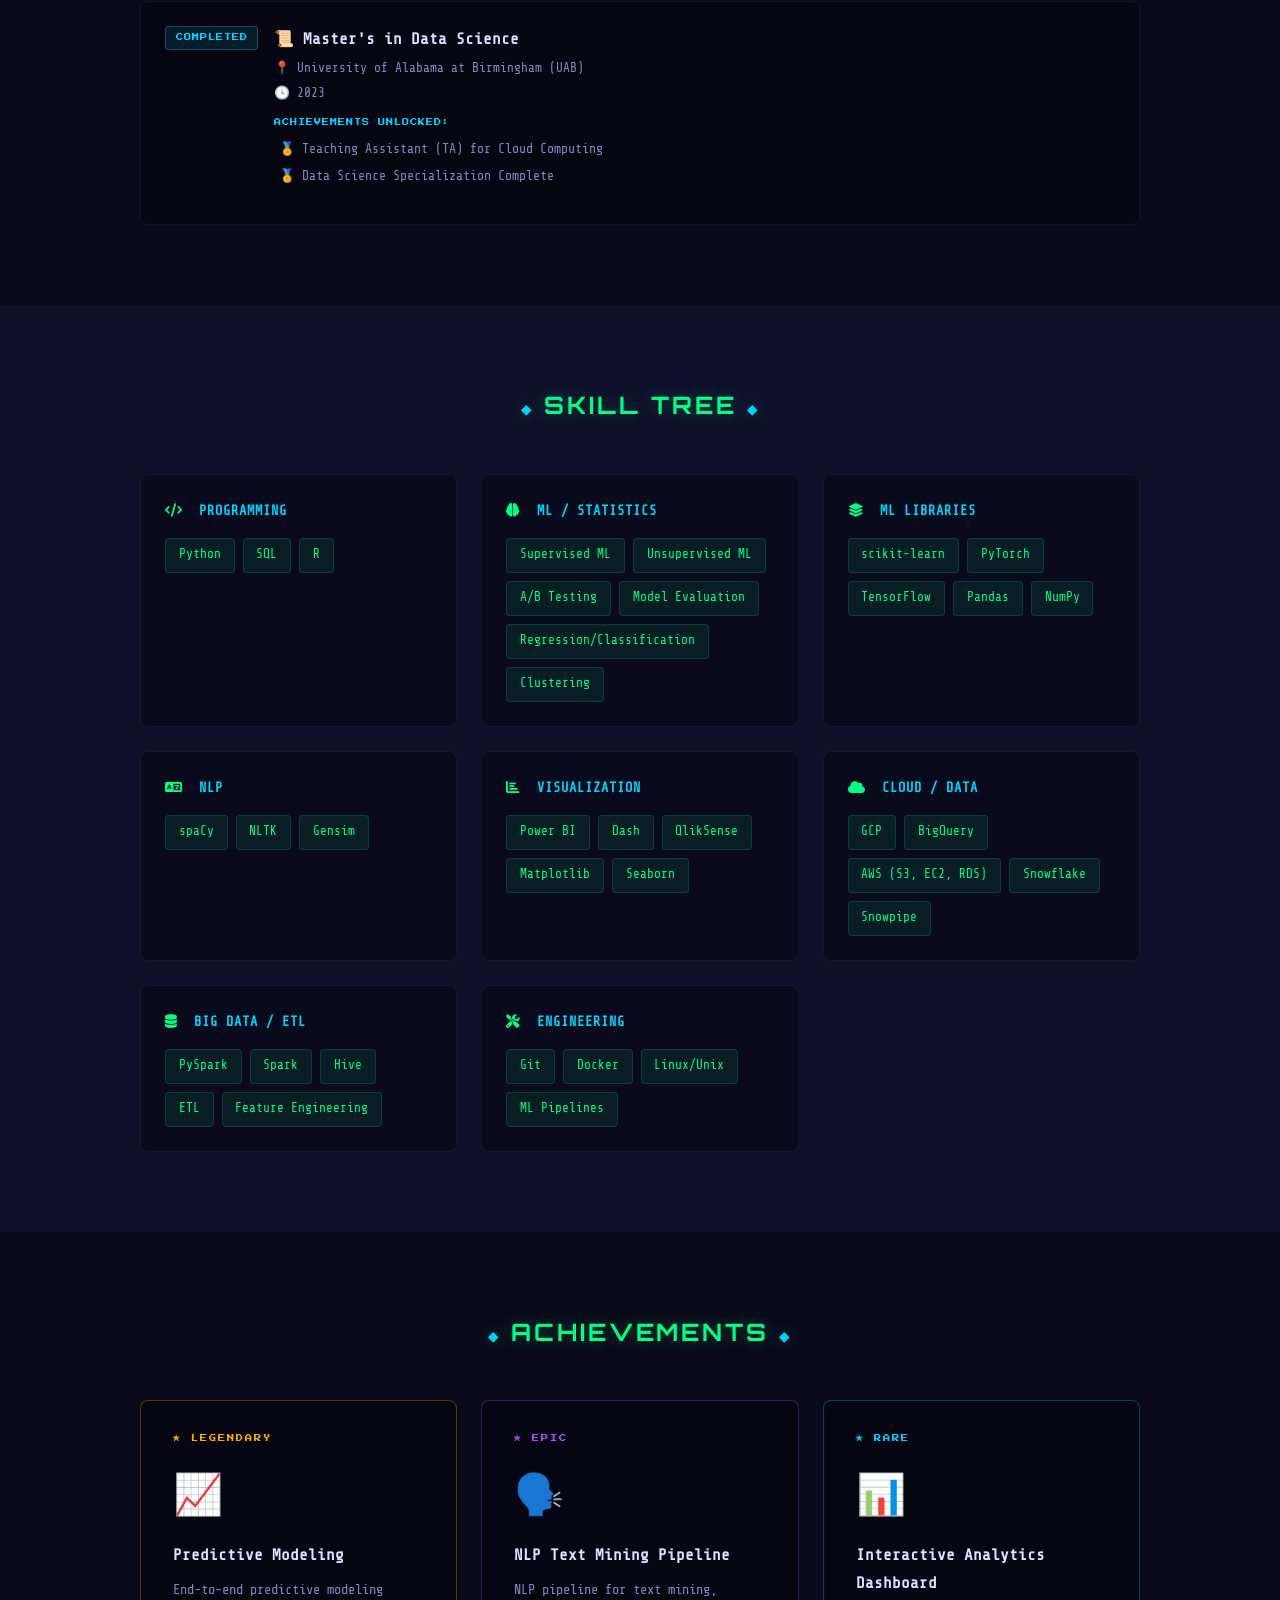
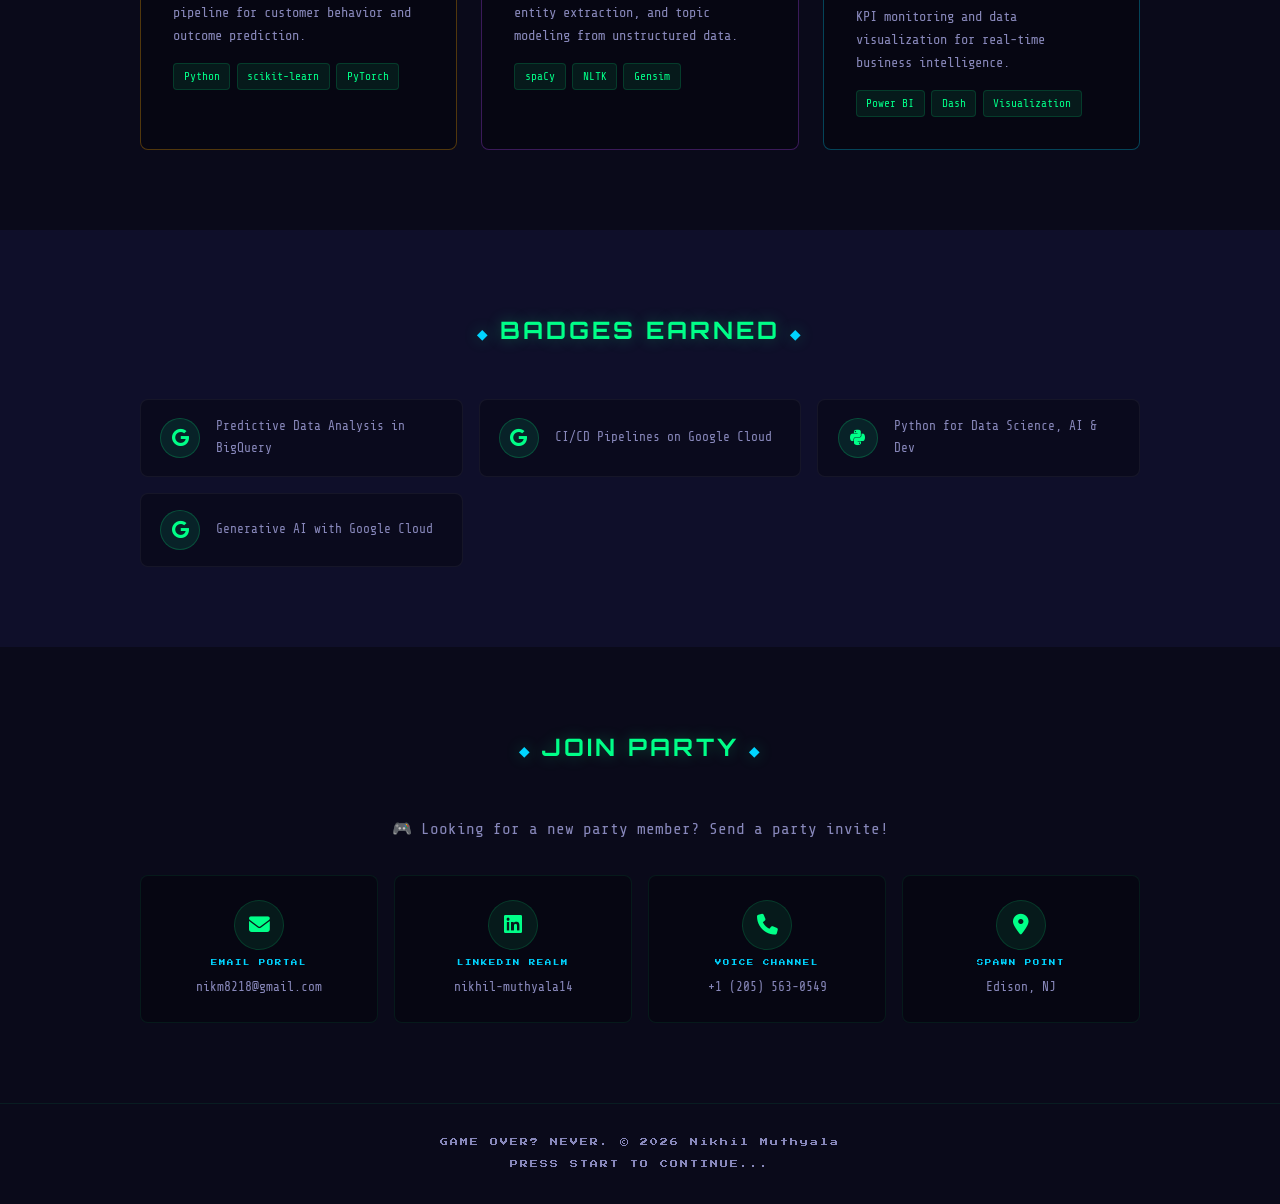
==== commit 4ffc5cf9: "Gaming theme: remove XP/HP bars, simplify skill tree to tags" ====
--- a/index.html
+++ b/index.html
@@ -3,41 +3,44 @@
 <head>
     <meta charset="UTF-8">
     <meta name="viewport" content="width=device-width, initial-scale=1.0">
-    <title>Nikhil Muthyala - Data Scientist</title>
+    <title>PLAYER: Nikhil Muthyala // Data Scientist</title>
     <link rel="stylesheet" href="styles.css">
-    <link href="https://fonts.googleapis.com/css2?family=Inter:wght@300;400;500;600;700;800&display=swap" rel="stylesheet">
+    <link href="https://fonts.googleapis.com/css2?family=Press+Start+2P&family=Orbitron:wght@400;500;600;700;800;900&family=Share+Tech+Mono&display=swap" rel="stylesheet">
     <link rel="stylesheet" href="https://cdnjs.cloudflare.com/ajax/libs/font-awesome/6.5.1/css/all.min.css">
 </head>
 <body>
-    <!-- Navigation -->
-    <nav class="navbar" id="navbar">
+    <div class="scanlines"></div>
+    <canvas id="particles"></canvas>
+
+    <!-- HUD Navigation -->
+    <nav class="hud-nav" id="navbar">
         <div class="nav-container">
-            <a href="#hero" class="nav-logo">NM</a>
+            <a href="#hero" class="nav-logo"><span class="logo-br">[</span>NM<span class="logo-br">]</span></a>
             <ul class="nav-links">
-                <li><a href="#about">About</a></li>
-                <li><a href="#experience">Experience</a></li>
-                <li><a href="#education">Education</a></li>
-                <li><a href="#skills">Skills</a></li>
-                <li><a href="#projects">Projects</a></li>
-                <li><a href="#certifications">Certifications</a></li>
-                <li><a href="#contact">Contact</a></li>
+                <li><a href="#about">// PLAYER INFO</a></li>
+                <li><a href="#experience">// QUEST LOG</a></li>
+                <li><a href="#education">// TRAINING</a></li>
+                <li><a href="#skills">// SKILL TREE</a></li>
+                <li><a href="#projects">// ACHIEVEMENTS</a></li>
+                <li><a href="#certifications">// BADGES</a></li>
+                <li><a href="#contact">// JOIN PARTY</a></li>
             </ul>
-            <button class="nav-toggle" id="navToggle">
-                <i class="fas fa-bars"></i>
-            </button>
+            <button class="nav-toggle" id="navToggle"><i class="fas fa-bars"></i></button>
         </div>
     </nav>
 
-    <!-- Hero Section -->
+    <!-- Hero / Title Screen -->
     <section class="hero" id="hero">
         <div class="hero-content">
-            <p class="hero-greeting">Hello, I'm</p>
-            <h1 class="hero-name">Nikhil Muthyala</h1>
-            <p class="hero-title">Data Scientist | AI/ML Engineer</p>
-            <p class="hero-tagline">6+ years applying machine learning, statistics, and experimentation to real-world business problems</p>
+            <p class="hero-insert">PRESS START</p>
+            <p class="hero-class">CLASS: DATA SCIENTIST / AI ENGINEER</p>
+            <h1 class="hero-name glitch" data-text="NIKHIL MUTHYALA">NIKHIL MUTHYALA</h1>
+            <div class="hero-typing">
+                <span id="typingText"></span><span class="blink">_</span>
+            </div>
             <div class="hero-buttons">
-                <a href="#contact" class="btn btn-primary">Get in Touch</a>
-                <a href="#experience" class="btn btn-secondary">View My Work</a>
+                <a href="#about" class="btn-game"><span class="btn-arrow">&#9654;</span> START GAME</a>
+                <a href="#contact" class="btn-game btn-alt"><span class="btn-arrow">&#9993;</span> CONTACT</a>
             </div>
             <div class="hero-socials">
                 <a href="https://linkedin.com/in/nikhil-muthyala14" target="_blank"><i class="fab fa-linkedin"></i></a>
@@ -47,305 +50,231 @@
             </div>
         </div>
         <div class="hero-visual">
-            <div class="hero-avatar">
+            <div class="avatar-frame">
                 <img src="Cover Photo Nik.jpeg" alt="Nikhil Muthyala">
-                <!-- <i class="fas fa-user"></i> -->
-            </div>
-        </div>
-    </section>
-
-    <!-- About Section -->
+                <div class="avatar-ring"></div>
+                <div class="avatar-ring r2"></div>
+            </div>
+        </div>
+    </section>
+
+    <!-- About / Player Info -->
     <section class="section" id="about">
         <div class="container">
-            <h2 class="section-title">About Me</h2>
-            <div class="about-content">
-                <div class="about-text">
-                    <p>Data Scientist with 6 years of experience applying machine learning, statistics, and experimentation to real-world business problems. Strong in Python/SQL, EDA, feature engineering, and building interactive dashboards (Power BI/Dash/QlikSense-style reporting) to drive decision-making.</p>
-                    <p>Experienced delivering scalable analytics solutions across cross-functional stakeholders. Based in Edison, NJ.</p>
-                    <div class="about-stats">
-                        <div class="stat">
-                            <span class="stat-number">6+</span>
-                            <span class="stat-label">Years Experience</span>
-                        </div>
-                        <div class="stat">
-                            <span class="stat-number">4</span>
-                            <span class="stat-label">Companies</span>
-                        </div>
-                        <div class="stat">
-                            <span class="stat-number">15+</span>
-                            <span class="stat-label">Technologies</span>
-                        </div>
-                    </div>
-                </div>
-            </div>
-        </div>
-    </section>
-
-    <!-- Experience Section -->
+            <h2 class="section-title"><span class="deco">&#9670;</span> PLAYER INFO <span class="deco">&#9670;</span></h2>
+            <div class="terminal">
+                <div class="terminal-bar"><span class="dot r"></span><span class="dot y"></span><span class="dot g"></span><span class="terminal-title">player_info.exe</span></div>
+                <div class="terminal-body">
+                    <p><span class="prompt">$</span> cat about.txt</p>
+                    <p class="t-out">Data Scientist with 6 years of experience applying machine learning, statistics, and experimentation to real-world business problems. Strong in Python/SQL, EDA, feature engineering, and building interactive dashboards (Power BI/Dash/QlikSense-style reporting) to drive decision-making.</p>
+                    <p class="t-out">Experienced delivering scalable analytics solutions across cross-functional stakeholders. Based in Edison, NJ.</p>
+                    <p><span class="prompt">$</span> <span class="blink">_</span></p>
+                </div>
+            </div>
+            <div class="stats-row">
+                <div class="game-stat"><div class="gs-icon">&#127918;</div><div class="gs-num" data-count="6">0</div><div class="gs-label">YEARS IN GAME</div></div>
+                <div class="game-stat"><div class="gs-icon">&#127942;</div><div class="gs-num" data-count="4">0</div><div class="gs-label">GUILDS JOINED</div></div>
+                <div class="game-stat"><div class="gs-icon">&#9876;&#65039;</div><div class="gs-num" data-count="15">0</div><div class="gs-label">WEAPONS MASTERED</div></div>
+                <div class="game-stat"><div class="gs-icon">&#128142;</div><div class="gs-num" data-count="99">0</div><div class="gs-label">POWER LEVEL</div></div>
+            </div>
+        </div>
+    </section>
+
+    <!-- Experience / Quest Log -->
     <section class="section section-alt" id="experience">
         <div class="container">
-            <h2 class="section-title">Experience</h2>
-            <div class="timeline">
-                <div class="timeline-item">
-                    <div class="timeline-dot"></div>
-                    <div class="timeline-content">
-                        <div class="timeline-header">
-                            <h3>AI Engineer (Applied Data Science / ML)</h3>
-                            <span class="timeline-date">Feb 2024 - Present</span>
-                        </div>
-                        <p class="timeline-company">MaxisAI</p>
-                        <ul class="timeline-details">
-                            <li>Built and deployed ML workflows for clinical-trial data operations, reducing manual review by 50+ hours per solution</li>
-                            <li>Designed experiments and evaluation (error analysis, regression tests, quality metrics) to improve model/workflow robustness</li>
-                            <li>Developed NLP/LLM-assisted information extraction pipelines to convert unstructured clinical documents into structured outputs</li>
-                            <li>Created stakeholder-facing dashboards to track workflow KPIs, exceptions, and quality trends</li>
-                            <li>Delivered rapid client POCs that helped secure 4 enterprise clients in 6 months and earned "Best of the Show" at BIO-IT World</li>
-                        </ul>
-                    </div>
-                </div>
-                <div class="timeline-item">
-                    <div class="timeline-dot"></div>
-                    <div class="timeline-content">
-                        <div class="timeline-header">
-                            <h3>Data Analyst II (ML & Analytics)</h3>
-                            <span class="timeline-date">Jan 2021 - Jan 2022</span>
-                        </div>
-                        <p class="timeline-company">Nano Healthcare</p>
-                        <ul class="timeline-details">
-                            <li>Performed EHR-driven EDA using Python (pandas/NumPy, Matplotlib/Seaborn) to identify outcome drivers, contributing to a 15% increase in treatment effectiveness</li>
-                            <li>Built baseline predictive models in PyTorch to validate signal on readmission-risk features</li>
-                            <li>Administered daily SSIS queries and database maintenance, improving task efficiency by 30%</li>
-                            <li>Automated analytics and reporting on demographics, readmission, and outcomes, reducing readmission by 11%</li>
-                        </ul>
-                    </div>
-                </div>
-                <div class="timeline-item">
-                    <div class="timeline-dot"></div>
-                    <div class="timeline-content">
-                        <div class="timeline-header">
-                            <h3>Associate Professional Application Delivery (Data Science / Analytics)</h3>
-                            <span class="timeline-date">Dec 2019 - Dec 2020</span>
-                        </div>
-                        <p class="timeline-company">DXC Technologies</p>
-                        <ul class="timeline-details">
-                            <li>Built an end-to-end ingestion pipeline using Snowpipe (Snowflake) from AWS S3, improving data refresh and analytics throughput by 50%</li>
-                            <li>Created a BigQuery reporting layer with optimized table design, speeding KPI queries and reducing compute cost</li>
-                            <li>Developed preprocessing + feature engineering using PySpark and Python; trained models with scikit-learn to improve prediction accuracy by 15%</li>
-                            <li>Containerized recurring batch scoring using Docker on Linux, reducing pricing cycle time by 10%</li>
-                        </ul>
-                    </div>
-                </div>
-                <div class="timeline-item">
-                    <div class="timeline-dot"></div>
-                    <div class="timeline-content">
-                        <div class="timeline-header">
-                            <h3>Marketing Business Analyst</h3>
-                            <span class="timeline-date">Jun 2018 - Aug 2019</span>
-                        </div>
-                        <p class="timeline-company">BYJU's</p>
-                        <ul class="timeline-details">
-                            <li>Improved marketing performance by 25% leveraging Google Analytics and CRM data for segmentation and targeting</li>
-                            <li>Created stakeholder dashboards and reports to communicate insights and support decision-making</li>
-                        </ul>
-                    </div>
-                </div>
-            </div>
-        </div>
-    </section>
-
-    <!-- Education Section -->
+            <h2 class="section-title"><span class="deco">&#9670;</span> QUEST LOG <span class="deco">&#9670;</span></h2>
+            <div class="quest-log">
+                <div class="quest">
+                    <div class="quest-badge active">ACTIVE</div>
+                    <div class="quest-body">
+                        <div class="quest-top">
+                            <h3>&#9876;&#65039; AI Engineer (Applied Data Science / ML)</h3>
+                        </div>
+                        <p class="quest-loc">&#128205; MaxisAI</p>
+                        <p class="quest-time">&#128339; Feb 2024 - Present</p>
+                        <div class="quest-obj">
+                            <p class="obj-title">OBJECTIVES:</p>
+                            <div class="obj done">&#9745; Built and deployed ML workflows for clinical-trial data operations, reducing manual review by 50+ hours per solution</div>
+                            <div class="obj done">&#9745; Designed experiments and evaluation to improve model/workflow robustness</div>
+                            <div class="obj done">&#9745; Developed NLP/LLM-assisted information extraction pipelines</div>
+                            <div class="obj done">&#9745; Created stakeholder-facing dashboards to track workflow KPIs</div>
+                            <div class="obj done">&#9745; Secured 4 enterprise clients in 6 months; earned "Best of the Show" at BIO-IT World</div>
+                        </div>
+                    </div>
+                </div>
+                <div class="quest">
+                    <div class="quest-badge done-badge">COMPLETED</div>
+                    <div class="quest-body">
+                        <div class="quest-top">
+                            <h3>&#128737;&#65039; Data Analyst II (ML & Analytics)</h3>
+                        </div>
+                        <p class="quest-loc">&#128205; Nano Healthcare</p>
+                        <p class="quest-time">&#128339; Jan 2021 - Jan 2022</p>
+                        <div class="quest-obj">
+                            <p class="obj-title">OBJECTIVES:</p>
+                            <div class="obj done">&#9745; EHR-driven EDA contributing to 15% increase in treatment effectiveness</div>
+                            <div class="obj done">&#9745; Built predictive models in PyTorch for readmission-risk features</div>
+                            <div class="obj done">&#9745; Improved task efficiency by 30% via SSIS query optimization</div>
+                            <div class="obj done">&#9745; Reduced readmission by 11% through automated analytics</div>
+                        </div>
+                    </div>
+                </div>
+                <div class="quest">
+                    <div class="quest-badge done-badge">COMPLETED</div>
+                    <div class="quest-body">
+                        <div class="quest-top">
+                            <h3>&#128640; Data Science / Analytics - Application Delivery</h3>
+                        </div>
+                        <p class="quest-loc">&#128205; DXC Technologies</p>
+                        <p class="quest-time">&#128339; Dec 2019 - Dec 2020</p>
+                        <div class="quest-obj">
+                            <p class="obj-title">OBJECTIVES:</p>
+                            <div class="obj done">&#9745; Built Snowpipe ingestion pipeline from AWS S3, improving throughput by 50%</div>
+                            <div class="obj done">&#9745; Created optimized BigQuery reporting layer</div>
+                            <div class="obj done">&#9745; Feature engineering with PySpark; scikit-learn models improved accuracy by 15%</div>
+                            <div class="obj done">&#9745; Containerized batch scoring with Docker, reducing cycle time by 10%</div>
+                        </div>
+                    </div>
+                </div>
+                <div class="quest">
+                    <div class="quest-badge done-badge">COMPLETED</div>
+                    <div class="quest-body">
+                        <div class="quest-top">
+                            <h3>&#128200; Marketing Business Analyst</h3>
+                        </div>
+                        <p class="quest-loc">&#128205; BYJU's</p>
+                        <p class="quest-time">&#128339; Jun 2018 - Aug 2019</p>
+                        <div class="quest-obj">
+                            <p class="obj-title">OBJECTIVES:</p>
+                            <div class="obj done">&#9745; Improved marketing performance by 25% via Google Analytics & CRM</div>
+                            <div class="obj done">&#9745; Created stakeholder dashboards for insights and decision-making</div>
+                        </div>
+                    </div>
+                </div>
+            </div>
+        </div>
+    </section>
+
+    <!-- Education / Training -->
     <section class="section" id="education">
         <div class="container">
-            <h2 class="section-title">Education</h2>
-            <div class="timeline">
-                <div class="timeline-item">
-                    <div class="timeline-dot"></div>
-                    <div class="timeline-content">
-                        <div class="timeline-header">
-                            <h3>Master's in Data Science</h3>
-                            <span class="timeline-date">2023</span>
-                        </div>
-                        <p class="timeline-company">University of Alabama at Birmingham (UAB)</p>
-                        <ul class="timeline-details">
-                            <li>Worked as a Teaching Assistant (TA) for Cloud Computing</li>
-                        </ul>
-                    </div>
-                </div>
-            </div>
-        </div>
-    </section>
-
-    <!-- Skills Section -->
+            <h2 class="section-title"><span class="deco">&#9670;</span> TRAINING GROUNDS <span class="deco">&#9670;</span></h2>
+            <div class="quest-log">
+                <div class="quest">
+                    <div class="quest-badge done-badge">COMPLETED</div>
+                    <div class="quest-body">
+                        <div class="quest-top">
+                            <h3>&#128220; Master's in Data Science</h3>
+                        </div>
+                        <p class="quest-loc">&#128205; University of Alabama at Birmingham (UAB)</p>
+                        <p class="quest-time">&#128339; 2023</p>
+                        <div class="quest-obj">
+                            <p class="obj-title">ACHIEVEMENTS UNLOCKED:</p>
+                            <div class="obj done">&#127941; Teaching Assistant (TA) for Cloud Computing</div>
+                            <div class="obj done">&#127941; Data Science Specialization Complete</div>
+                        </div>
+                    </div>
+                </div>
+            </div>
+        </div>
+    </section>
+
+    <!-- Skills / Skill Tree -->
     <section class="section section-alt" id="skills">
         <div class="container">
-            <h2 class="section-title">Skills</h2>
-            <div class="skills-grid">
-                <div class="skill-category">
-                    <h3><i class="fas fa-code"></i> Programming</h3>
-                    <div class="skill-tags">
-                        <span class="skill-tag">Python</span>
-                        <span class="skill-tag">SQL</span>
-                        <span class="skill-tag">R</span>
-                    </div>
-                </div>
-                <div class="skill-category">
-                    <h3><i class="fas fa-brain"></i> ML / Statistics</h3>
-                    <div class="skill-tags">
-                        <span class="skill-tag">Supervised/Unsupervised ML</span>
-                        <span class="skill-tag">Regression/Classification</span>
-                        <span class="skill-tag">Clustering</span>
-                        <span class="skill-tag">Model Evaluation</span>
-                        <span class="skill-tag">A/B Testing</span>
-                    </div>
-                </div>
-                <div class="skill-category">
-                    <h3><i class="fas fa-layer-group"></i> ML Libraries</h3>
-                    <div class="skill-tags">
-                        <span class="skill-tag">scikit-learn</span>
-                        <span class="skill-tag">PyTorch</span>
-                        <span class="skill-tag">TensorFlow</span>
-                        <span class="skill-tag">NumPy</span>
-                        <span class="skill-tag">Pandas</span>
-                    </div>
-                </div>
-                <div class="skill-category">
-                    <h3><i class="fas fa-language"></i> NLP</h3>
-                    <div class="skill-tags">
-                        <span class="skill-tag">NLTK</span>
-                        <span class="skill-tag">spaCy</span>
-                        <span class="skill-tag">Gensim</span>
-                    </div>
-                </div>
-                <div class="skill-category">
-                    <h3><i class="fas fa-chart-bar"></i> Visualization</h3>
-                    <div class="skill-tags">
-                        <span class="skill-tag">Power BI</span>
-                        <span class="skill-tag">Dash</span>
-                        <span class="skill-tag">QlikSense</span>
-                        <span class="skill-tag">Matplotlib</span>
-                        <span class="skill-tag">Seaborn</span>
-                    </div>
-                </div>
-                <div class="skill-category">
-                    <h3><i class="fas fa-cloud"></i> Cloud / Data</h3>
-                    <div class="skill-tags">
-                        <span class="skill-tag">GCP</span>
-                        <span class="skill-tag">BigQuery</span>
-                        <span class="skill-tag">AWS (S3, EC2, RDS)</span>
-                        <span class="skill-tag">Snowflake</span>
-                        <span class="skill-tag">Snowpipe</span>
-                    </div>
-                </div>
-                <div class="skill-category">
-                    <h3><i class="fas fa-database"></i> Big Data / ETL</h3>
-                    <div class="skill-tags">
-                        <span class="skill-tag">PySpark</span>
-                        <span class="skill-tag">Spark</span>
-                        <span class="skill-tag">Hive</span>
-                        <span class="skill-tag">ETL</span>
-                        <span class="skill-tag">Feature Engineering</span>
-                    </div>
-                </div>
-                <div class="skill-category">
-                    <h3><i class="fas fa-tools"></i> Engineering</h3>
-                    <div class="skill-tags">
-                        <span class="skill-tag">Git</span>
-                        <span class="skill-tag">Docker</span>
-                        <span class="skill-tag">Linux/Unix</span>
-                        <span class="skill-tag">ML Pipelines</span>
-                    </div>
-                </div>
-            </div>
-        </div>
-    </section>
-
-    <!-- Projects Section -->
+            <h2 class="section-title"><span class="deco">&#9670;</span> SKILL TREE <span class="deco">&#9670;</span></h2>
+            <div class="skill-tree">
+                <div class="skill-branch">
+                    <h3 class="branch-name"><i class="fas fa-code"></i> PROGRAMMING</h3>
+                    <div class="skill-tags"><span class="sk-tag">Python</span><span class="sk-tag">SQL</span><span class="sk-tag">R</span></div>
+                </div>
+                <div class="skill-branch">
+                    <h3 class="branch-name"><i class="fas fa-brain"></i> ML / STATISTICS</h3>
+                    <div class="skill-tags"><span class="sk-tag">Supervised ML</span><span class="sk-tag">Unsupervised ML</span><span class="sk-tag">A/B Testing</span><span class="sk-tag">Model Evaluation</span><span class="sk-tag">Regression/Classification</span><span class="sk-tag">Clustering</span></div>
+                </div>
+                <div class="skill-branch">
+                    <h3 class="branch-name"><i class="fas fa-layer-group"></i> ML LIBRARIES</h3>
+                    <div class="skill-tags"><span class="sk-tag">scikit-learn</span><span class="sk-tag">PyTorch</span><span class="sk-tag">TensorFlow</span><span class="sk-tag">Pandas</span><span class="sk-tag">NumPy</span></div>
+                </div>
+                <div class="skill-branch">
+                    <h3 class="branch-name"><i class="fas fa-language"></i> NLP</h3>
+                    <div class="skill-tags"><span class="sk-tag">spaCy</span><span class="sk-tag">NLTK</span><span class="sk-tag">Gensim</span></div>
+                </div>
+                <div class="skill-branch">
+                    <h3 class="branch-name"><i class="fas fa-chart-bar"></i> VISUALIZATION</h3>
+                    <div class="skill-tags"><span class="sk-tag">Power BI</span><span class="sk-tag">Dash</span><span class="sk-tag">QlikSense</span><span class="sk-tag">Matplotlib</span><span class="sk-tag">Seaborn</span></div>
+                </div>
+                <div class="skill-branch">
+                    <h3 class="branch-name"><i class="fas fa-cloud"></i> CLOUD / DATA</h3>
+                    <div class="skill-tags"><span class="sk-tag">GCP</span><span class="sk-tag">BigQuery</span><span class="sk-tag">AWS (S3, EC2, RDS)</span><span class="sk-tag">Snowflake</span><span class="sk-tag">Snowpipe</span></div>
+                </div>
+                <div class="skill-branch">
+                    <h3 class="branch-name"><i class="fas fa-database"></i> BIG DATA / ETL</h3>
+                    <div class="skill-tags"><span class="sk-tag">PySpark</span><span class="sk-tag">Spark</span><span class="sk-tag">Hive</span><span class="sk-tag">ETL</span><span class="sk-tag">Feature Engineering</span></div>
+                </div>
+                <div class="skill-branch">
+                    <h3 class="branch-name"><i class="fas fa-tools"></i> ENGINEERING</h3>
+                    <div class="skill-tags"><span class="sk-tag">Git</span><span class="sk-tag">Docker</span><span class="sk-tag">Linux/Unix</span><span class="sk-tag">ML Pipelines</span></div>
+                </div>
+            </div>
+        </div>
+    </section>
+
+    <!-- Projects / Achievements -->
     <section class="section" id="projects">
         <div class="container">
-            <h2 class="section-title">Projects</h2>
-            <div class="projects-grid">
-                <div class="project-card">
-                    <div class="project-icon"><i class="fas fa-chart-line"></i></div>
-                    <h3>Predictive Modeling (Customer / Outcomes)</h3>
-                    <p>End-to-end predictive modeling pipeline for customer behavior and outcome prediction using supervised learning techniques.</p>
-                    <div class="project-tech">
-                        <span>Python</span>
-                        <span>scikit-learn</span>
-                        <span>PyTorch</span>
-                    </div>
-                </div>
-                <div class="project-card">
-                    <div class="project-icon"><i class="fas fa-language"></i></div>
+            <h2 class="section-title"><span class="deco">&#9670;</span> ACHIEVEMENTS <span class="deco">&#9670;</span></h2>
+            <div class="achievements-grid">
+                <div class="achievement legendary">
+                    <div class="ach-rarity">&#9733; LEGENDARY</div>
+                    <div class="ach-icon">&#128200;</div>
+                    <h3>Predictive Modeling</h3>
+                    <p>End-to-end predictive modeling pipeline for customer behavior and outcome prediction.</p>
+                    <div class="ach-loot"><span>Python</span><span>scikit-learn</span><span>PyTorch</span></div>
+                </div>
+                <div class="achievement epic">
+                    <div class="ach-rarity">&#9733; EPIC</div>
+                    <div class="ach-icon">&#128483;&#65039;</div>
                     <h3>NLP Text Mining Pipeline</h3>
-                    <p>Natural language processing pipeline for text mining, entity extraction, and topic modeling from unstructured data.</p>
-                    <div class="project-tech">
-                        <span>spaCy</span>
-                        <span>NLTK</span>
-                        <span>Gensim</span>
-                    </div>
-                </div>
-                <div class="project-card">
-                    <div class="project-icon"><i class="fas fa-tachometer-alt"></i></div>
+                    <p>NLP pipeline for text mining, entity extraction, and topic modeling from unstructured data.</p>
+                    <div class="ach-loot"><span>spaCy</span><span>NLTK</span><span>Gensim</span></div>
+                </div>
+                <div class="achievement rare">
+                    <div class="ach-rarity">&#9733; RARE</div>
+                    <div class="ach-icon">&#128202;</div>
                     <h3>Interactive Analytics Dashboard</h3>
-                    <p>KPI monitoring and data visualization dashboard for real-time business intelligence and operational decision-making.</p>
-                    <div class="project-tech">
-                        <span>Power BI</span>
-                        <span>Dash</span>
-                        <span>Data Visualization</span>
-                    </div>
-                </div>
-            </div>
-        </div>
-    </section>
-
-    <!-- Certifications Section -->
+                    <p>KPI monitoring and data visualization for real-time business intelligence.</p>
+                    <div class="ach-loot"><span>Power BI</span><span>Dash</span><span>Visualization</span></div>
+                </div>
+            </div>
+        </div>
+    </section>
+
+    <!-- Certifications / Badges -->
     <section class="section section-alt" id="certifications">
         <div class="container">
-            <h2 class="section-title">Certifications</h2>
-            <div class="certifications-grid">
-                <div class="cert-card">
-                    <i class="fab fa-google"></i>
-                    <span>Perform Predictive Data Analysis in BigQuery</span>
-                </div>
-                <div class="cert-card">
-                    <i class="fab fa-google"></i>
-                    <span>Implement CI/CD Pipelines on Google Cloud</span>
-                </div>
-                <div class="cert-card">
-                    <i class="fab fa-python"></i>
-                    <span>Python for Data Science, AI and Development</span>
-                </div>
-                <div class="cert-card">
-                    <i class="fab fa-google"></i>
-                    <span>Generative AI with Google Cloud (Foundation)</span>
-                </div>
-            </div>
-        </div>
-    </section>
-
-    <!-- Contact Section -->
+            <h2 class="section-title"><span class="deco">&#9670;</span> BADGES EARNED <span class="deco">&#9670;</span></h2>
+            <div class="badges-grid">
+                <div class="badge-card"><div class="badge-icon"><i class="fab fa-google"></i></div><span>Predictive Data Analysis in BigQuery</span></div>
+                <div class="badge-card"><div class="badge-icon"><i class="fab fa-google"></i></div><span>CI/CD Pipelines on Google Cloud</span></div>
+                <div class="badge-card"><div class="badge-icon"><i class="fab fa-python"></i></div><span>Python for Data Science, AI & Dev</span></div>
+                <div class="badge-card"><div class="badge-icon"><i class="fab fa-google"></i></div><span>Generative AI with Google Cloud</span></div>
+            </div>
+        </div>
+    </section>
+
+    <!-- Contact / Join Party -->
     <section class="section" id="contact">
         <div class="container">
-            <h2 class="section-title">Get in Touch</h2>
-            <div class="contact-content">
-                <p class="contact-text">I'm always open to new opportunities and interesting projects. Feel free to reach out!</p>
-                <div class="contact-methods">
-                    <a href="mailto:nikm8218@gmail.com" class="contact-card">
-                        <i class="fas fa-envelope"></i>
-                        <span>nikm8218@gmail.com</span>
-                    </a>
-                    <a href="https://linkedin.com/in/nikhil-muthyala14" class="contact-card">
-                        <i class="fab fa-linkedin"></i>
-                        <span>linkedin.com/in/nikhil-muthyala14</span>
-                    </a>
-                    <a href="tel:+12055630549" class="contact-card">
-                        <i class="fas fa-phone"></i>
-                        <span>+1 (205) 563-0549</span>
-                    </a>
-                    <a href="#" class="contact-card">
-                        <i class="fas fa-map-marker-alt"></i>
-                        <span>Edison, NJ</span>
-                    </a>
+            <h2 class="section-title"><span class="deco">&#9670;</span> JOIN PARTY <span class="deco">&#9670;</span></h2>
+            <div class="contact-game">
+                <p class="contact-text">&#127918; Looking for a new party member? Send a party invite!</p>
+                <div class="portal-grid">
+                    <a href="mailto:nikm8218@gmail.com" class="portal"><div class="portal-icon"><i class="fas fa-envelope"></i></div><span class="portal-label">EMAIL PORTAL</span><span class="portal-val">nikm8218@gmail.com</span></a>
+                    <a href="https://linkedin.com/in/nikhil-muthyala14" class="portal"><div class="portal-icon"><i class="fab fa-linkedin"></i></div><span class="portal-label">LINKEDIN REALM</span><span class="portal-val">nikhil-muthyala14</span></a>
+                    <a href="tel:+12055630549" class="portal"><div class="portal-icon"><i class="fas fa-phone"></i></div><span class="portal-label">VOICE CHANNEL</span><span class="portal-val">+1 (205) 563-0549</span></a>
+                    <a href="#" class="portal"><div class="portal-icon"><i class="fas fa-map-marker-alt"></i></div><span class="portal-label">SPAWN POINT</span><span class="portal-val">Edison, NJ</span></a>
                 </div>
             </div>
         </div>
@@ -353,35 +282,37 @@
 
     <!-- Footer -->
     <footer class="footer">
-        <p>&copy; 2026 Nikhil Muthyala. All rights reserved.</p>
+        <p>GAME OVER? NEVER. &copy; 2026 Nikhil Muthyala</p>
+        <p class="footer-sub">PRESS START TO CONTINUE...</p>
     </footer>
 
-    <!-- Chatbot -->
+    <!-- NPC Chatbot -->
     <div class="chatbot-toggle" id="chatbotToggle">
-        <i class="fas fa-comment-dots"></i>
+        <div class="npc-tag">NPC</div>
+        <i class="fas fa-hat-wizard"></i>
     </div>
     <div class="chatbot" id="chatbot">
         <div class="chatbot-header">
             <div class="chatbot-header-info">
-                <div class="chatbot-avatar"><i class="fas fa-robot"></i></div>
-                <div>
-                    <h4>Resume Assistant</h4>
-                    <span class="chatbot-status">Online</span>
-                </div>
-            </div>
-            <button class="chatbot-close" id="chatbotClose">
-                <i class="fas fa-times"></i>
-            </button>
+                <div class="chatbot-avatar">&#129497;</div>
+                <div><h4>Guide NPC</h4><span class="chatbot-status">&#9679; Online</span></div>
+            </div>
+            <button class="chatbot-close" id="chatbotClose">&#10005;</button>
         </div>
         <div class="chatbot-messages" id="chatbotMessages">
             <div class="chat-message bot">
                 <div class="message-content">
-                    <p>Hi! I'm Nikhil's resume assistant. Ask me anything about his experience, skills, education, or projects!</p>
-                </div>
-            </div>
+                    <p>&#9876;&#65039; Greetings, adventurer! I am the Guide NPC. Ask me about this player's <strong>quests</strong>, <strong>skills</strong>, <strong>training</strong>, or <strong>achievements</strong>!</p>
+                </div>
+            </div>
+        </div>
+        <div class="chatbot-quick">
+            <button class="qbtn" onclick="quickAsk('skills')">&#127919; Skills</button>
+            <button class="qbtn" onclick="quickAsk('experience')">&#9876;&#65039; Quests</button>
+            <button class="qbtn" onclick="quickAsk('projects')">&#127942; Achievements</button>
         </div>
         <div class="chatbot-input">
-            <input type="text" id="chatInput" placeholder="Ask me anything..." autocomplete="off">
+            <input type="text" id="chatInput" placeholder="Ask the Guide NPC..." autocomplete="off">
             <button id="chatSend"><i class="fas fa-paper-plane"></i></button>
         </div>
     </div>
--- a/styles.css
+++ b/styles.css
@@ -6,927 +6,236 @@
 }
 
 :root {
-    --primary: #6366f1;
-    --primary-dark: #4f46e5;
-    --primary-light: #818cf8;
-    --bg: #0f172a;
-    --bg-alt: #1e293b;
-    --surface: #334155;
-    --text: #f1f5f9;
-    --text-muted: #94a3b8;
-    --accent: #22d3ee;
-    --gradient: linear-gradient(135deg, var(--primary), var(--accent));
-    --shadow: 0 4px 30px rgba(0, 0, 0, 0.3);
-    --radius: 12px;
+    --primary: #00ff88;
+    --primary-dark: #00cc6a;
+    --primary-light: #66ffbb;
+    --neon-blue: #00d4ff;
+    --neon-pink: #ff00aa;
+    --neon-purple: #b44aff;
+    --neon-yellow: #ffee00;
+    --bg: #0a0a1a;
+    --bg-alt: #0f0f2a;
+    --surface: #1a1a3e;
+    --text: #e0e0ff;
+    --text-muted: #8888bb;
+    --accent: #00ff88;
+    --gradient: linear-gradient(135deg, var(--neon-blue), var(--neon-pink));
+    --shadow: 0 0 30px rgba(0, 255, 136, 0.15);
+    --radius: 8px;
     --transition: 0.3s ease;
-}
-
-html {
-    scroll-behavior: smooth;
-    scroll-padding-top: 80px;
-}
-
-body {
-    font-family: 'Inter', -apple-system, BlinkMacSystemFont, sans-serif;
-    background: var(--bg);
-    color: var(--text);
-    line-height: 1.7;
-    overflow-x: hidden;
-}
-
-a {
-    text-decoration: none;
-    color: inherit;
-}
-
-ul {
-    list-style: none;
-}
-
-/* ===== Navbar ===== */
-.navbar {
-    position: fixed;
-    top: 0;
-    left: 0;
-    right: 0;
-    z-index: 1000;
-    background: rgba(15, 23, 42, 0.85);
-    backdrop-filter: blur(20px);
-    border-bottom: 1px solid rgba(255, 255, 255, 0.05);
-    transition: var(--transition);
-}
-
-.navbar.scrolled {
-    background: rgba(15, 23, 42, 0.95);
-    box-shadow: 0 2px 20px rgba(0, 0, 0, 0.3);
-}
-
-.nav-container {
-    max-width: 1200px;
-    margin: 0 auto;
-    padding: 0 2rem;
-    display: flex;
-    align-items: center;
-    justify-content: space-between;
-    height: 70px;
-}
-
-.nav-logo {
-    font-size: 1.5rem;
-    font-weight: 800;
-    background: var(--gradient);
-    -webkit-background-clip: text;
-    -webkit-text-fill-color: transparent;
-    background-clip: text;
-}
-
-.nav-links {
-    display: flex;
-    gap: 2rem;
-}
-
-.nav-links a {
-    color: var(--text-muted);
-    font-weight: 500;
-    font-size: 0.9rem;
-    transition: var(--transition);
-    position: relative;
-}
-
-.nav-links a::after {
-    content: '';
-    position: absolute;
-    bottom: -4px;
-    left: 0;
-    width: 0;
-    height: 2px;
-    background: var(--gradient);
-    transition: var(--transition);
-}
-
-.nav-links a:hover {
-    color: var(--text);
-}
-
-.nav-links a:hover::after {
-    width: 100%;
-}
-
-.nav-toggle {
-    display: none;
-    background: none;
-    border: none;
-    color: var(--text);
-    font-size: 1.3rem;
-    cursor: pointer;
-}
+    --font-game: 'Press Start 2P', monospace;
+    --font-hud: 'Orbitron', sans-serif;
+    --font-mono: 'Share Tech Mono', monospace;
+}
+
+html { scroll-behavior: smooth; scroll-padding-top: 80px; }
+body { font-family: var(--font-mono); background: var(--bg); color: var(--text); line-height: 1.7; overflow-x: hidden; }
+a { text-decoration: none; color: inherit; }
+ul { list-style: none; }
+
+/* ===== Scanlines & Particles ===== */
+.scanlines { position: fixed; inset: 0; pointer-events: none; z-index: 9999;
+    background: repeating-linear-gradient(0deg, rgba(0,0,0,0.03) 0px, rgba(0,0,0,0.03) 1px, transparent 1px, transparent 3px);
+}
+#particles { position: fixed; inset: 0; z-index: 0; pointer-events: none; }
+
+/* ===== Glitch Text ===== */
+.glitch { position: relative; }
+.glitch::before, .glitch::after { content: attr(data-text); position: absolute; top: 0; left: 0; width: 100%; height: 100%; }
+.glitch::before { color: var(--neon-pink); animation: glitch1 3s infinite; clip-path: inset(20% 0 60% 0); }
+.glitch::after { color: var(--neon-blue); animation: glitch2 3s infinite; clip-path: inset(60% 0 10% 0); }
+@keyframes glitch1 { 0%,100% { transform: translate(0); } 20% { transform: translate(-3px, 2px); } 40% { transform: translate(3px, -2px); } 60% { transform: translate(-2px, 1px); } }
+@keyframes glitch2 { 0%,100% { transform: translate(0); } 25% { transform: translate(2px, -3px); } 50% { transform: translate(-3px, 2px); } 75% { transform: translate(3px, 1px); } }
+
+.blink { animation: blink 1s step-end infinite; }
+@keyframes blink { 50% { opacity: 0; } }
+
+/* ===== HUD Nav ===== */
+.hud-nav { position: fixed; top: 0; left: 0; right: 0; z-index: 1000; background: rgba(10,10,26,0.9); backdrop-filter: blur(20px); border-bottom: 1px solid rgba(0,255,136,0.1); transition: var(--transition); }
+.hud-nav.scrolled { box-shadow: 0 0 30px rgba(0,255,136,0.1); }
+.nav-container { max-width: 1200px; margin: 0 auto; padding: 0 2rem; display: flex; align-items: center; justify-content: space-between; height: 60px; }
+.nav-logo { font-family: var(--font-hud); font-size: 1.3rem; font-weight: 900; color: var(--primary); text-shadow: 0 0 10px rgba(0,255,136,0.5); }
+.logo-br { color: var(--neon-blue); }
+.nav-links { display: flex; gap: 1.2rem; }
+.nav-links a { color: var(--text-muted); font-family: var(--font-mono); font-size: 0.75rem; letter-spacing: 1px; transition: var(--transition); }
+.nav-links a:hover { color: var(--primary); text-shadow: 0 0 8px rgba(0,255,136,0.5); }
+.nav-toggle { display: none; background: none; border: none; color: var(--primary); font-size: 1.3rem; cursor: pointer; }
 
 /* ===== Hero ===== */
-.hero {
-    min-height: 100vh;
-    display: flex;
-    align-items: center;
-    justify-content: center;
-    padding: 6rem 2rem 4rem;
-    max-width: 1200px;
-    margin: 0 auto;
-    gap: 4rem;
-}
-
-.hero-content {
-    flex: 1;
-}
-
-.hero-greeting {
-    color: var(--accent);
-    font-weight: 500;
-    font-size: 1.1rem;
-    margin-bottom: 0.5rem;
-    letter-spacing: 1px;
-}
-
-.hero-name {
-    font-size: 4rem;
-    font-weight: 800;
-    line-height: 1.1;
-    margin-bottom: 1rem;
-    background: var(--gradient);
-    -webkit-background-clip: text;
-    -webkit-text-fill-color: transparent;
-    background-clip: text;
-}
-
-.hero-title {
-    font-size: 1.3rem;
-    color: var(--text-muted);
-    margin-bottom: 0.5rem;
-    font-weight: 500;
-}
-
-.hero-tagline {
-    font-size: 1rem;
-    color: var(--text-muted);
-    margin-bottom: 2rem;
-}
-
-.hero-buttons {
-    display: flex;
-    gap: 1rem;
-    margin-bottom: 2rem;
-}
-
-.btn {
-    padding: 0.8rem 2rem;
-    border-radius: 50px;
-    font-weight: 600;
-    font-size: 0.95rem;
-    transition: var(--transition);
-    cursor: pointer;
-    border: none;
-    display: inline-block;
-}
-
-.btn-primary {
-    background: var(--gradient);
-    color: white;
-    box-shadow: 0 4px 20px rgba(99, 102, 241, 0.3);
-}
-
-.btn-primary:hover {
-    transform: translateY(-2px);
-    box-shadow: 0 6px 30px rgba(99, 102, 241, 0.5);
-}
-
-.btn-secondary {
-    background: transparent;
-    color: var(--text);
-    border: 2px solid var(--surface);
-}
-
-.btn-secondary:hover {
-    border-color: var(--primary);
-    transform: translateY(-2px);
-}
-
-.hero-socials {
-    display: flex;
-    gap: 1.2rem;
-}
-
-.hero-socials a {
-    width: 42px;
-    height: 42px;
-    border-radius: 50%;
-    border: 1px solid var(--surface);
-    display: flex;
-    align-items: center;
-    justify-content: center;
-    color: var(--text-muted);
-    transition: var(--transition);
-    font-size: 1.1rem;
-}
-
-.hero-socials a:hover {
-    border-color: var(--primary);
-    color: var(--primary-light);
-    transform: translateY(-3px);
-}
-
-.hero-visual {
-    flex-shrink: 0;
-}
-
-.hero-avatar {
-    width: 280px;
-    height: 280px;
-    border-radius: 50%;
-    background: var(--gradient);
-    display: flex;
-    align-items: center;
-    justify-content: center;
-    font-size: 6rem;
-    color: white;
-    position: relative;
-    animation: float 6s ease-in-out infinite;
-    overflow: hidden;
-}
-
-.hero-avatar img {
-    width: 100%;
-    height: 100%;
-    object-fit: cover;
-    border-radius: 50%;
-}
-
-.hero-avatar::before {
-    content: '';
-    position: absolute;
-    inset: -8px;
-    border-radius: 50%;
-    border: 2px dashed var(--primary-light);
-    opacity: 0.3;
-    animation: spin 20s linear infinite;
-}
-
-@keyframes float {
-    0%, 100% { transform: translateY(0); }
-    50% { transform: translateY(-20px); }
-}
-
-@keyframes spin {
-    from { transform: rotate(0deg); }
-    to { transform: rotate(360deg); }
-}
+.hero { min-height: 100vh; display: flex; align-items: center; justify-content: center; padding: 6rem 2rem 4rem; max-width: 1200px; margin: 0 auto; gap: 4rem; position: relative; z-index: 1; }
+.hero-content { flex: 1; }
+.hero-insert { font-family: var(--font-game); font-size: 0.7rem; color: var(--neon-yellow); letter-spacing: 3px; margin-bottom: 0.5rem; animation: blink 1.5s step-end infinite; }
+.hero-class { font-family: var(--font-mono); font-size: 0.85rem; color: var(--neon-blue); margin-bottom: 0.8rem; letter-spacing: 2px; }
+.hero-name { font-family: var(--font-hud); font-size: 3.5rem; font-weight: 900; color: var(--primary); line-height: 1.1; margin-bottom: 1rem; text-shadow: 0 0 20px rgba(0,255,136,0.3), 0 0 60px rgba(0,255,136,0.1); }
+.hero-typing { font-family: var(--font-mono); color: var(--text-muted); margin-bottom: 1.5rem; font-size: 0.95rem; min-height: 1.5em; }
+.hero-buttons { display: flex; gap: 1rem; margin-bottom: 2rem; }
+.btn-game { font-family: var(--font-game); font-size: 0.6rem; padding: 0.8rem 1.5rem; border: 2px solid var(--primary); color: var(--primary); background: transparent; cursor: pointer; transition: var(--transition); display: inline-flex; align-items: center; gap: 0.5rem; text-transform: uppercase; letter-spacing: 1px; }
+.btn-game:hover { background: var(--primary); color: var(--bg); box-shadow: 0 0 20px rgba(0,255,136,0.3); transform: translateY(-2px); }
+.btn-alt { border-color: var(--neon-blue); color: var(--neon-blue); }
+.btn-alt:hover { background: var(--neon-blue); color: var(--bg); box-shadow: 0 0 20px rgba(0,212,255,0.3); }
+.btn-arrow { font-size: 0.7rem; }
+.hero-socials { display: flex; gap: 1rem; }
+.hero-socials a { width: 40px; height: 40px; border: 1px solid var(--surface); display: flex; align-items: center; justify-content: center; color: var(--text-muted); transition: var(--transition); font-size: 1rem; }
+.hero-socials a:hover { border-color: var(--primary); color: var(--primary); box-shadow: 0 0 15px rgba(0,255,136,0.2); transform: translateY(-3px); }
+.hero-visual { flex-shrink: 0; }
+.avatar-frame { position: relative; width: 280px; height: 280px; animation: float 6s ease-in-out infinite; }
+.avatar-frame img { width: 100%; height: 100%; object-fit: cover; border-radius: 50%; border: 3px solid var(--primary); box-shadow: 0 0 30px rgba(0,255,136,0.2); }
+.avatar-ring { position: absolute; inset: -10px; border-radius: 50%; border: 2px dashed var(--neon-blue); opacity: 0.3; animation: spin 20s linear infinite; }
+.avatar-ring.r2 { inset: -20px; border-color: var(--neon-pink); animation-direction: reverse; animation-duration: 30s; }
+@keyframes float { 0%,100% { transform: translateY(0); } 50% { transform: translateY(-20px); } }
+@keyframes spin { from { transform: rotate(0deg); } to { transform: rotate(360deg); } }
 
 /* ===== Sections ===== */
-.section {
-    padding: 5rem 2rem;
-}
-
-.section-alt {
-    background: var(--bg-alt);
-}
-
-.container {
-    max-width: 1000px;
-    margin: 0 auto;
-}
-
-.section-title {
-    font-size: 2.2rem;
-    font-weight: 700;
-    text-align: center;
-    margin-bottom: 3rem;
-    position: relative;
-}
-
-.section-title::after {
-    content: '';
-    display: block;
-    width: 60px;
-    height: 4px;
-    background: var(--gradient);
-    margin: 0.8rem auto 0;
-    border-radius: 2px;
-}
-
-/* ===== About ===== */
-.about-content {
-    max-width: 700px;
-    margin: 0 auto;
-}
-
-.about-text p {
-    color: var(--text-muted);
-    margin-bottom: 1.5rem;
-    font-size: 1.05rem;
-    text-align: center;
-}
-
-.about-stats {
-    display: flex;
-    justify-content: center;
-    gap: 3rem;
-    margin-top: 2rem;
-}
-
-.stat {
-    text-align: center;
-}
-
-.stat-number {
-    display: block;
-    font-size: 2.5rem;
-    font-weight: 800;
-    background: var(--gradient);
-    -webkit-background-clip: text;
-    -webkit-text-fill-color: transparent;
-    background-clip: text;
-}
-
-.stat-label {
-    color: var(--text-muted);
-    font-size: 0.85rem;
-    font-weight: 500;
-}
-
-/* ===== Timeline ===== */
-.timeline {
-    position: relative;
-    padding-left: 2rem;
-}
-
-.timeline::before {
-    content: '';
-    position: absolute;
-    left: 6px;
-    top: 0;
-    bottom: 0;
-    width: 2px;
-    background: var(--surface);
-}
-
-.timeline-item {
-    position: relative;
-    margin-bottom: 2.5rem;
-    padding-left: 2rem;
-}
-
-.timeline-dot {
-    position: absolute;
-    left: -2rem;
-    top: 6px;
-    width: 14px;
-    height: 14px;
-    border-radius: 50%;
-    background: var(--gradient);
-    border: 3px solid var(--bg);
-    z-index: 1;
-}
-
-.section-alt .timeline-dot {
-    border-color: var(--bg-alt);
-}
-
-.timeline-content {
-    background: rgba(255, 255, 255, 0.03);
-    border: 1px solid rgba(255, 255, 255, 0.06);
-    border-radius: var(--radius);
-    padding: 1.5rem;
-    transition: var(--transition);
-}
-
-.timeline-content:hover {
-    border-color: rgba(99, 102, 241, 0.2);
-    transform: translateX(5px);
-}
-
-.timeline-header {
-    display: flex;
-    justify-content: space-between;
-    align-items: flex-start;
-    flex-wrap: wrap;
-    gap: 0.5rem;
-    margin-bottom: 0.3rem;
-}
-
-.timeline-header h3 {
-    font-size: 1.15rem;
-    font-weight: 600;
-}
-
-.timeline-date {
-    color: var(--accent);
-    font-size: 0.85rem;
-    font-weight: 500;
-}
-
-.timeline-company {
-    color: var(--text-muted);
-    font-size: 0.95rem;
-    margin-bottom: 0.8rem;
-}
-
-.timeline-details {
-    list-style: disc;
-    padding-left: 1.2rem;
-}
-
-.timeline-details li {
-    color: var(--text-muted);
-    font-size: 0.9rem;
-    margin-bottom: 0.3rem;
-}
-
-/* ===== Skills ===== */
-.skills-grid {
-    display: grid;
-    grid-template-columns: repeat(auto-fit, minmax(220px, 1fr));
-    gap: 1.5rem;
-}
-
-.skill-category {
-    background: rgba(255, 255, 255, 0.03);
-    border: 1px solid rgba(255, 255, 255, 0.06);
-    border-radius: var(--radius);
-    padding: 1.5rem;
-    transition: var(--transition);
-}
-
-.skill-category:hover {
-    border-color: rgba(99, 102, 241, 0.2);
-    transform: translateY(-3px);
-}
-
-.skill-category h3 {
-    font-size: 1rem;
-    font-weight: 600;
-    margin-bottom: 1rem;
-    color: var(--primary-light);
-}
-
-.skill-category h3 i {
-    margin-right: 0.5rem;
-}
-
-.skill-tags {
-    display: flex;
-    flex-wrap: wrap;
-    gap: 0.5rem;
-}
-
-.skill-tag {
-    background: rgba(99, 102, 241, 0.1);
-    color: var(--primary-light);
-    padding: 0.3rem 0.8rem;
-    border-radius: 20px;
-    font-size: 0.8rem;
-    font-weight: 500;
-    border: 1px solid rgba(99, 102, 241, 0.15);
-}
-
-/* ===== Projects ===== */
-.projects-grid {
-    display: grid;
-    grid-template-columns: repeat(auto-fit, minmax(280px, 1fr));
-    gap: 1.5rem;
-}
-
-.project-card {
-    background: rgba(255, 255, 255, 0.03);
-    border: 1px solid rgba(255, 255, 255, 0.06);
-    border-radius: var(--radius);
-    padding: 2rem;
-    transition: var(--transition);
-}
-
-.project-card:hover {
-    border-color: rgba(99, 102, 241, 0.3);
-    transform: translateY(-5px);
-    box-shadow: 0 10px 40px rgba(0, 0, 0, 0.2);
-}
-
-.project-icon {
-    width: 50px;
-    height: 50px;
-    border-radius: 12px;
-    background: var(--gradient);
-    display: flex;
-    align-items: center;
-    justify-content: center;
-    font-size: 1.3rem;
-    color: white;
-    margin-bottom: 1rem;
-}
-
-.project-card h3 {
-    font-size: 1.15rem;
-    margin-bottom: 0.5rem;
-}
-
-.project-card p {
-    color: var(--text-muted);
-    font-size: 0.9rem;
-    margin-bottom: 1rem;
-}
-
-.project-tech {
-    display: flex;
-    flex-wrap: wrap;
-    gap: 0.4rem;
-    margin-bottom: 1rem;
-}
-
-.project-tech span {
-    background: rgba(34, 211, 238, 0.1);
-    color: var(--accent);
-    padding: 0.2rem 0.6rem;
-    border-radius: 4px;
-    font-size: 0.75rem;
-    font-weight: 500;
-}
-
-.project-links {
-    display: flex;
-    gap: 1rem;
-}
-
-.project-links a {
-    color: var(--text-muted);
-    font-size: 0.85rem;
-    transition: var(--transition);
-}
-
-.project-links a:hover {
-    color: var(--primary-light);
-}
-
-.project-links a i {
-    margin-right: 0.3rem;
-}
-
-/* ===== Contact ===== */
-.contact-content {
-    text-align: center;
-}
-
-.contact-text {
-    color: var(--text-muted);
-    font-size: 1.1rem;
-    margin-bottom: 2rem;
-}
-
-.contact-methods {
-    display: flex;
-    justify-content: center;
-    gap: 1.5rem;
-    flex-wrap: wrap;
-}
-
-.contact-card {
-    display: flex;
-    align-items: center;
-    gap: 0.8rem;
-    background: rgba(255, 255, 255, 0.03);
-    border: 1px solid rgba(255, 255, 255, 0.06);
-    border-radius: var(--radius);
-    padding: 1rem 1.5rem;
-    transition: var(--transition);
-}
-
-.contact-card:hover {
-    border-color: rgba(99, 102, 241, 0.3);
-    transform: translateY(-3px);
-}
-
-.contact-card i {
-    font-size: 1.3rem;
-    color: var(--primary-light);
-}
-
-.contact-card span {
-    color: var(--text-muted);
-    font-size: 0.9rem;
-}
-
-/* ===== Certifications ===== */
-.certifications-grid {
-    display: grid;
-    grid-template-columns: repeat(auto-fit, minmax(280px, 1fr));
-    gap: 1rem;
-}
-
-.cert-card {
-    display: flex;
-    align-items: center;
-    gap: 1rem;
-    background: rgba(255, 255, 255, 0.03);
-    border: 1px solid rgba(255, 255, 255, 0.06);
-    border-radius: var(--radius);
-    padding: 1.2rem 1.5rem;
-    transition: var(--transition);
-}
-
-.cert-card:hover {
-    border-color: rgba(99, 102, 241, 0.3);
-    transform: translateY(-3px);
-}
-
-.cert-card i {
-    font-size: 1.5rem;
-    color: var(--primary-light);
-    flex-shrink: 0;
-}
-
-.cert-card span {
-    font-size: 0.9rem;
-    color: var(--text-muted);
-    font-weight: 500;
-}
+.section { padding: 5rem 2rem; position: relative; z-index: 1; }
+.section-alt { background: var(--bg-alt); }
+.container { max-width: 1000px; margin: 0 auto; }
+.section-title { font-family: var(--font-hud); font-size: 1.5rem; font-weight: 700; text-align: center; margin-bottom: 3rem; color: var(--primary); text-shadow: 0 0 15px rgba(0,255,136,0.3); letter-spacing: 3px; }
+.deco { color: var(--neon-blue); font-size: 0.8rem; }
+
+/* ===== Terminal (About) ===== */
+.terminal { background: rgba(0,0,0,0.4); border: 1px solid rgba(0,255,136,0.15); border-radius: var(--radius); overflow: hidden; margin-bottom: 2rem; }
+.terminal-bar { display: flex; align-items: center; gap: 0.5rem; padding: 0.6rem 1rem; background: rgba(0,255,136,0.05); border-bottom: 1px solid rgba(0,255,136,0.1); }
+.dot { width: 10px; height: 10px; border-radius: 50%; }
+.dot.r { background: #ff5f57; }
+.dot.y { background: #ffbd2e; }
+.dot.g { background: #28c840; }
+.terminal-title { font-family: var(--font-mono); font-size: 0.75rem; color: var(--text-muted); margin-left: 0.5rem; }
+.terminal-body { padding: 1.2rem; font-family: var(--font-mono); font-size: 0.85rem; line-height: 1.8; }
+.prompt { color: var(--primary); margin-right: 0.5rem; }
+.t-out { color: var(--text-muted); margin: 0.5rem 0 0.8rem 1.5rem; }
+.stats-row { display: flex; justify-content: center; gap: 2rem; flex-wrap: wrap; }
+.game-stat { text-align: center; background: rgba(0,255,136,0.03); border: 1px solid rgba(0,255,136,0.08); border-radius: var(--radius); padding: 1.5rem 2rem; transition: var(--transition); min-width: 140px; }
+.game-stat:hover { border-color: rgba(0,255,136,0.25); transform: translateY(-3px); box-shadow: 0 0 20px rgba(0,255,136,0.1); }
+.gs-icon { font-size: 2rem; margin-bottom: 0.5rem; }
+.gs-num { font-family: var(--font-hud); font-size: 2rem; font-weight: 900; color: var(--primary); text-shadow: 0 0 10px rgba(0,255,136,0.4); }
+.gs-label { font-family: var(--font-game); font-size: 0.45rem; color: var(--text-muted); margin-top: 0.3rem; letter-spacing: 1px; }
+
+/* ===== Quest Log ===== */
+.quest-log { display: flex; flex-direction: column; gap: 1.5rem; }
+.quest { display: flex; gap: 1rem; background: rgba(0,0,0,0.3); border: 1px solid rgba(255,255,255,0.05); border-radius: var(--radius); padding: 1.5rem; transition: var(--transition); }
+.quest:hover { border-color: rgba(0,255,136,0.2); box-shadow: 0 0 20px rgba(0,255,136,0.05); }
+.quest-badge { font-family: var(--font-game); font-size: 0.45rem; padding: 0.3rem 0.6rem; border-radius: 4px; height: fit-content; white-space: nowrap; letter-spacing: 1px; }
+.quest-badge.active { background: rgba(0,255,136,0.15); color: var(--primary); border: 1px solid var(--primary); animation: pulse 2s ease-in-out infinite; }
+.quest-badge.done-badge { background: rgba(0,212,255,0.1); color: var(--neon-blue); border: 1px solid rgba(0,212,255,0.3); }
+@keyframes pulse { 0%,100% { box-shadow: 0 0 5px rgba(0,255,136,0.2); } 50% { box-shadow: 0 0 15px rgba(0,255,136,0.4); } }
+.quest-body { flex: 1; }
+.quest-top { display: flex; justify-content: space-between; align-items: flex-start; flex-wrap: wrap; gap: 0.5rem; margin-bottom: 0.3rem; }
+.quest-top h3 { font-family: var(--font-mono); font-size: 1rem; color: var(--text); }
+.quest-loc, .quest-time { font-size: 0.8rem; color: var(--text-muted); margin-bottom: 0.2rem; }
+.quest-obj { margin: 0.8rem 0; }
+.obj-title { font-family: var(--font-game); font-size: 0.45rem; color: var(--neon-blue); margin-bottom: 0.5rem; letter-spacing: 1px; }
+.obj { font-size: 0.82rem; color: var(--text-muted); margin-bottom: 0.3rem; padding-left: 0.3rem; }
+.obj.done { color: var(--text-muted); }
+
+/* ===== Skill Tree ===== */
+.skill-tree { display: grid; grid-template-columns: repeat(auto-fit, minmax(280px, 1fr)); gap: 1.5rem; }
+.skill-branch { background: rgba(0,0,0,0.3); border: 1px solid rgba(255,255,255,0.05); border-radius: var(--radius); padding: 1.5rem; transition: var(--transition); }
+.skill-branch:hover { border-color: rgba(0,255,136,0.15); }
+.branch-name { font-family: var(--font-mono); font-size: 0.85rem; color: var(--neon-blue); margin-bottom: 1rem; letter-spacing: 1px; }
+.branch-name i { margin-right: 0.5rem; color: var(--primary); }
+.skill-tags { display: flex; flex-wrap: wrap; gap: 0.5rem; }
+.sk-tag { background: rgba(0,255,136,0.08); color: var(--primary); padding: 0.35rem 0.8rem; border-radius: 4px; font-size: 0.8rem; border: 1px solid rgba(0,255,136,0.15); transition: var(--transition); }
+.sk-tag:hover { background: rgba(0,255,136,0.15); box-shadow: 0 0 10px rgba(0,255,136,0.15); }
+
+/* ===== Achievements ===== */
+.achievements-grid { display: grid; grid-template-columns: repeat(auto-fit, minmax(280px, 1fr)); gap: 1.5rem; }
+.achievement { background: rgba(0,0,0,0.3); border-radius: var(--radius); padding: 2rem; transition: var(--transition); position: relative; overflow: hidden; }
+.achievement::before { content: ''; position: absolute; inset: 0; opacity: 0; transition: var(--transition); }
+.achievement:hover::before { opacity: 1; }
+.achievement:hover { transform: translateY(-5px); }
+.legendary { border: 1px solid rgba(255,170,0,0.3); }
+.legendary::before { background: radial-gradient(circle at top, rgba(255,170,0,0.05), transparent); }
+.legendary:hover { box-shadow: 0 0 30px rgba(255,170,0,0.15); }
+.epic { border: 1px solid rgba(180,74,255,0.3); }
+.epic::before { background: radial-gradient(circle at top, rgba(180,74,255,0.05), transparent); }
+.epic:hover { box-shadow: 0 0 30px rgba(180,74,255,0.15); }
+.rare { border: 1px solid rgba(0,212,255,0.3); }
+.rare::before { background: radial-gradient(circle at top, rgba(0,212,255,0.05), transparent); }
+.rare:hover { box-shadow: 0 0 30px rgba(0,212,255,0.15); }
+.ach-rarity { font-family: var(--font-game); font-size: 0.45rem; margin-bottom: 1rem; letter-spacing: 2px; }
+.legendary .ach-rarity { color: #ffaa00; }
+.epic .ach-rarity { color: var(--neon-purple); }
+.rare .ach-rarity { color: var(--neon-blue); }
+.ach-icon { font-size: 2.5rem; margin-bottom: 0.8rem; }
+.achievement h3 { font-family: var(--font-mono); font-size: 1rem; margin-bottom: 0.5rem; }
+.achievement p { color: var(--text-muted); font-size: 0.85rem; margin-bottom: 1rem; }
+.ach-loot { display: flex; flex-wrap: wrap; gap: 0.4rem; }
+.ach-loot span { background: rgba(0,255,136,0.08); color: var(--primary); padding: 0.2rem 0.6rem; border-radius: 4px; font-size: 0.7rem; border: 1px solid rgba(0,255,136,0.15); }
+
+/* ===== Badges ===== */
+.badges-grid { display: grid; grid-template-columns: repeat(auto-fit, minmax(250px, 1fr)); gap: 1rem; }
+.badge-card { display: flex; align-items: center; gap: 1rem; background: rgba(0,0,0,0.3); border: 1px solid rgba(255,255,255,0.05); border-radius: var(--radius); padding: 1rem 1.2rem; transition: var(--transition); }
+.badge-card:hover { border-color: rgba(0,255,136,0.2); transform: translateY(-3px); box-shadow: 0 0 15px rgba(0,255,136,0.1); }
+.badge-icon { width: 40px; height: 40px; border-radius: 50%; background: rgba(0,255,136,0.1); display: flex; align-items: center; justify-content: center; color: var(--primary); font-size: 1.1rem; flex-shrink: 0; border: 1px solid rgba(0,255,136,0.2); }
+.badge-card span { font-size: 0.8rem; color: var(--text-muted); }
+
+/* ===== Contact / Portals ===== */
+.contact-game { text-align: center; }
+.contact-text { color: var(--text-muted); font-size: 1rem; margin-bottom: 2rem; }
+.portal-grid { display: grid; grid-template-columns: repeat(auto-fit, minmax(220px, 1fr)); gap: 1rem; }
+.portal { display: flex; flex-direction: column; align-items: center; gap: 0.5rem; background: rgba(0,0,0,0.3); border: 1px solid rgba(0,255,136,0.08); border-radius: var(--radius); padding: 1.5rem; transition: var(--transition); }
+.portal:hover { border-color: var(--primary); box-shadow: 0 0 25px rgba(0,255,136,0.1); transform: translateY(-5px); }
+.portal-icon { width: 50px; height: 50px; border-radius: 50%; background: rgba(0,255,136,0.08); display: flex; align-items: center; justify-content: center; font-size: 1.3rem; color: var(--primary); border: 1px solid rgba(0,255,136,0.15); transition: var(--transition); }
+.portal:hover .portal-icon { background: var(--primary); color: var(--bg); box-shadow: 0 0 20px rgba(0,255,136,0.4); }
+.portal-label { font-family: var(--font-game); font-size: 0.4rem; color: var(--neon-blue); letter-spacing: 2px; }
+.portal-val { font-size: 0.8rem; color: var(--text-muted); }
 
 /* ===== Footer ===== */
-.footer {
-    text-align: center;
-    padding: 2rem;
-    color: var(--text-muted);
-    font-size: 0.85rem;
-    border-top: 1px solid rgba(255, 255, 255, 0.05);
-}
-
-/* ===== Chatbot ===== */
-.chatbot-toggle {
-    position: fixed;
-    bottom: 2rem;
-    right: 2rem;
-    width: 60px;
-    height: 60px;
-    border-radius: 50%;
-    background: var(--gradient);
-    display: flex;
-    align-items: center;
-    justify-content: center;
-    cursor: pointer;
-    z-index: 999;
-    box-shadow: 0 4px 20px rgba(99, 102, 241, 0.4);
-    transition: var(--transition);
-    font-size: 1.4rem;
-    color: white;
-}
-
-.chatbot-toggle:hover {
-    transform: scale(1.1);
-}
-
-.chatbot-toggle.hidden {
-    display: none;
-}
-
-.chatbot {
-    position: fixed;
-    bottom: 2rem;
-    right: 2rem;
-    width: 380px;
-    height: 520px;
-    background: var(--bg);
-    border: 1px solid rgba(255, 255, 255, 0.1);
-    border-radius: 16px;
-    display: none;
-    flex-direction: column;
-    z-index: 1000;
-    box-shadow: 0 10px 50px rgba(0, 0, 0, 0.5);
-    overflow: hidden;
-}
-
-.chatbot.open {
-    display: flex;
-    animation: slideUp 0.3s ease;
-}
-
-@keyframes slideUp {
-    from {
-        opacity: 0;
-        transform: translateY(20px);
-    }
-    to {
-        opacity: 1;
-        transform: translateY(0);
-    }
-}
-
-.chatbot-header {
-    background: var(--bg-alt);
-    padding: 1rem 1.2rem;
-    display: flex;
-    align-items: center;
-    justify-content: space-between;
-    border-bottom: 1px solid rgba(255, 255, 255, 0.05);
-}
-
-.chatbot-header-info {
-    display: flex;
-    align-items: center;
-    gap: 0.8rem;
-}
-
-.chatbot-avatar {
-    width: 36px;
-    height: 36px;
-    border-radius: 50%;
-    background: var(--gradient);
-    display: flex;
-    align-items: center;
-    justify-content: center;
-    color: white;
-    font-size: 0.9rem;
-}
-
-.chatbot-header h4 {
-    font-size: 0.95rem;
-    font-weight: 600;
-}
-
-.chatbot-status {
-    font-size: 0.75rem;
-    color: #22c55e;
-}
-
-.chatbot-close {
-    background: none;
-    border: none;
-    color: var(--text-muted);
-    cursor: pointer;
-    font-size: 1.1rem;
-    padding: 0.3rem;
-    transition: var(--transition);
-}
-
-.chatbot-close:hover {
-    color: var(--text);
-}
-
-.chatbot-messages {
-    flex: 1;
-    overflow-y: auto;
-    padding: 1rem;
-    display: flex;
-    flex-direction: column;
-    gap: 0.8rem;
-}
-
-.chatbot-messages::-webkit-scrollbar {
-    width: 4px;
-}
-
-.chatbot-messages::-webkit-scrollbar-thumb {
-    background: var(--surface);
-    border-radius: 2px;
-}
-
-.chat-message {
-    display: flex;
-    max-width: 85%;
-}
-
-.chat-message.bot {
-    align-self: flex-start;
-}
-
-.chat-message.user {
-    align-self: flex-end;
-}
-
-.message-content {
-    padding: 0.7rem 1rem;
-    border-radius: 12px;
-    font-size: 0.88rem;
-    line-height: 1.5;
-}
-
-.chat-message.bot .message-content {
-    background: var(--bg-alt);
-    border: 1px solid rgba(255, 255, 255, 0.05);
-    border-bottom-left-radius: 4px;
-}
-
-.chat-message.user .message-content {
-    background: var(--primary);
-    color: white;
-    border-bottom-right-radius: 4px;
-}
-
-.chatbot-input {
-    display: flex;
-    padding: 0.8rem;
-    gap: 0.5rem;
-    border-top: 1px solid rgba(255, 255, 255, 0.05);
-    background: var(--bg-alt);
-}
-
-.chatbot-input input {
-    flex: 1;
-    background: var(--bg);
-    border: 1px solid rgba(255, 255, 255, 0.1);
-    border-radius: 8px;
-    padding: 0.6rem 1rem;
-    color: var(--text);
-    font-size: 0.88rem;
-    font-family: inherit;
-    outline: none;
-    transition: var(--transition);
-}
-
-.chatbot-input input:focus {
-    border-color: var(--primary);
-}
-
-.chatbot-input button {
-    background: var(--gradient);
-    border: none;
-    border-radius: 8px;
-    width: 40px;
-    color: white;
-    cursor: pointer;
-    transition: var(--transition);
-    font-size: 0.9rem;
-}
-
-.chatbot-input button:hover {
-    opacity: 0.9;
-}
+.footer { text-align: center; padding: 2rem; border-top: 1px solid rgba(0,255,136,0.08); position: relative; z-index: 1; }
+.footer p { font-family: var(--font-game); font-size: 0.5rem; color: var(--text-muted); letter-spacing: 2px; }
+.footer-sub { margin-top: 0.5rem; color: var(--primary); animation: blink 2s step-end infinite; }
+
+/* ===== NPC Chatbot ===== */
+.chatbot-toggle { position: fixed; bottom: 2rem; right: 2rem; width: 60px; height: 60px; border-radius: 50%; background: var(--surface); border: 2px solid var(--primary); display: flex; align-items: center; justify-content: center; cursor: pointer; z-index: 999; box-shadow: 0 0 20px rgba(0,255,136,0.3); transition: var(--transition); font-size: 1.4rem; color: var(--primary); }
+.chatbot-toggle:hover { transform: scale(1.1); box-shadow: 0 0 30px rgba(0,255,136,0.5); }
+.chatbot-toggle.hidden { display: none; }
+.npc-tag { position: absolute; top: -8px; right: -5px; font-family: var(--font-game); font-size: 0.35rem; background: var(--neon-yellow); color: var(--bg); padding: 2px 5px; border-radius: 3px; }
+.chatbot { position: fixed; bottom: 2rem; right: 2rem; width: 380px; height: 550px; background: var(--bg); border: 1px solid rgba(0,255,136,0.15); border-radius: var(--radius); display: none; flex-direction: column; z-index: 1000; box-shadow: 0 0 40px rgba(0,0,0,0.5), 0 0 15px rgba(0,255,136,0.1); overflow: hidden; }
+.chatbot.open { display: flex; animation: slideUp 0.3s ease; }
+@keyframes slideUp { from { opacity: 0; transform: translateY(20px); } to { opacity: 1; transform: translateY(0); } }
+.chatbot-header { background: rgba(0,255,136,0.05); padding: 0.8rem 1rem; display: flex; align-items: center; justify-content: space-between; border-bottom: 1px solid rgba(0,255,136,0.1); }
+.chatbot-header-info { display: flex; align-items: center; gap: 0.8rem; }
+.chatbot-avatar { font-size: 1.5rem; }
+.chatbot-header h4 { font-family: var(--font-hud); font-size: 0.8rem; color: var(--primary); }
+.chatbot-status { font-size: 0.7rem; color: var(--primary); }
+.chatbot-close { background: none; border: none; color: var(--text-muted); cursor: pointer; font-size: 1.1rem; transition: var(--transition); }
+.chatbot-close:hover { color: var(--primary); }
+.chatbot-messages { flex: 1; overflow-y: auto; padding: 1rem; display: flex; flex-direction: column; gap: 0.8rem; }
+.chatbot-messages::-webkit-scrollbar { width: 4px; }
+.chatbot-messages::-webkit-scrollbar-thumb { background: var(--surface); border-radius: 2px; }
+.chat-message { display: flex; max-width: 85%; }
+.chat-message.bot { align-self: flex-start; }
+.chat-message.user { align-self: flex-end; }
+.message-content { padding: 0.7rem 1rem; border-radius: var(--radius); font-size: 0.82rem; line-height: 1.5; }
+.chat-message.bot .message-content { background: rgba(0,255,136,0.05); border: 1px solid rgba(0,255,136,0.1); border-bottom-left-radius: 2px; }
+.chat-message.user .message-content { background: var(--neon-blue); color: var(--bg); border-bottom-right-radius: 2px; }
+.chatbot-quick { display: flex; gap: 0.4rem; padding: 0.5rem 0.8rem; border-top: 1px solid rgba(0,255,136,0.05); }
+.qbtn { font-family: var(--font-mono); font-size: 0.7rem; padding: 0.3rem 0.6rem; background: rgba(0,255,136,0.05); border: 1px solid rgba(0,255,136,0.1); color: var(--primary); border-radius: 4px; cursor: pointer; transition: var(--transition); }
+.qbtn:hover { background: rgba(0,255,136,0.15); }
+.chatbot-input { display: flex; padding: 0.8rem; gap: 0.5rem; border-top: 1px solid rgba(0,255,136,0.08); background: rgba(0,0,0,0.2); }
+.chatbot-input input { flex: 1; background: var(--surface); border: 1px solid rgba(0,255,136,0.1); border-radius: 4px; padding: 0.6rem 0.8rem; color: var(--text); font-size: 0.82rem; font-family: var(--font-mono); outline: none; transition: var(--transition); }
+.chatbot-input input:focus { border-color: var(--primary); box-shadow: 0 0 8px rgba(0,255,136,0.2); }
+.chatbot-input button { background: var(--primary); border: none; border-radius: 4px; width: 38px; color: var(--bg); cursor: pointer; transition: var(--transition); font-size: 0.85rem; }
+.chatbot-input button:hover { box-shadow: 0 0 10px rgba(0,255,136,0.4); }
 
 /* ===== Animations ===== */
-.fade-in {
-    opacity: 0;
-    transform: translateY(30px);
-    transition: opacity 0.6s ease, transform 0.6s ease;
-}
-
-.fade-in.visible {
-    opacity: 1;
-    transform: translateY(0);
-}
+.fade-in { opacity: 0; transform: translateY(30px); transition: opacity 0.6s ease, transform 0.6s ease; }
+.fade-in.visible { opacity: 1; transform: translateY(0); }
 
 /* ===== Responsive ===== */
 @media (max-width: 768px) {
-    .nav-links {
-        display: none;
-        position: absolute;
-        top: 70px;
-        left: 0;
-        right: 0;
-        background: rgba(15, 23, 42, 0.98);
-        flex-direction: column;
-        padding: 1.5rem 2rem;
-        gap: 1rem;
-        border-bottom: 1px solid rgba(255, 255, 255, 0.05);
-    }
-
-    .nav-links.active {
-        display: flex;
-    }
-
-    .nav-toggle {
-        display: block;
-    }
-
-    .hero {
-        flex-direction: column-reverse;
-        text-align: center;
-        padding-top: 8rem;
-        gap: 2rem;
-    }
-
-    .hero-name {
-        font-size: 2.8rem;
-    }
-
-    .hero-buttons {
-        justify-content: center;
-    }
-
-    .hero-socials {
-        justify-content: center;
-    }
-
-    .hero-avatar {
-        width: 180px;
-        height: 180px;
-        font-size: 4rem;
-    }
-
-    .about-stats {
-        gap: 1.5rem;
-    }
-
-    .chatbot {
-        width: calc(100% - 2rem);
-        right: 1rem;
-        bottom: 1rem;
-        height: 60vh;
-    }
-
-    .contact-methods {
-        flex-direction: column;
-        align-items: center;
-    }
-}
+    .nav-links { display: none; position: absolute; top: 60px; left: 0; right: 0; background: rgba(10,10,26,0.98); flex-direction: column; padding: 1.5rem 2rem; gap: 1rem; border-bottom: 1px solid rgba(0,255,136,0.1); }
+    .nav-links.active { display: flex; }
+    .nav-toggle { display: block; }
+    .hero { flex-direction: column-reverse; text-align: center; padding-top: 7rem; gap: 2rem; }
+    .hero-name { font-size: 2rem; }
+    .hero-buttons { justify-content: center; }
+    .hero-socials { justify-content: center; }
+    .avatar-frame { width: 180px; height: 180px; }
+    .stats-row { gap: 1rem; }
+    .game-stat { min-width: 120px; padding: 1rem; }
+    .quest { flex-direction: column; }
+    .skill-tree { grid-template-columns: 1fr; }
+    .chatbot { width: calc(100% - 2rem); right: 1rem; bottom: 1rem; height: 60vh; }
+    .portal-grid { grid-template-columns: 1fr 1fr; }
+}
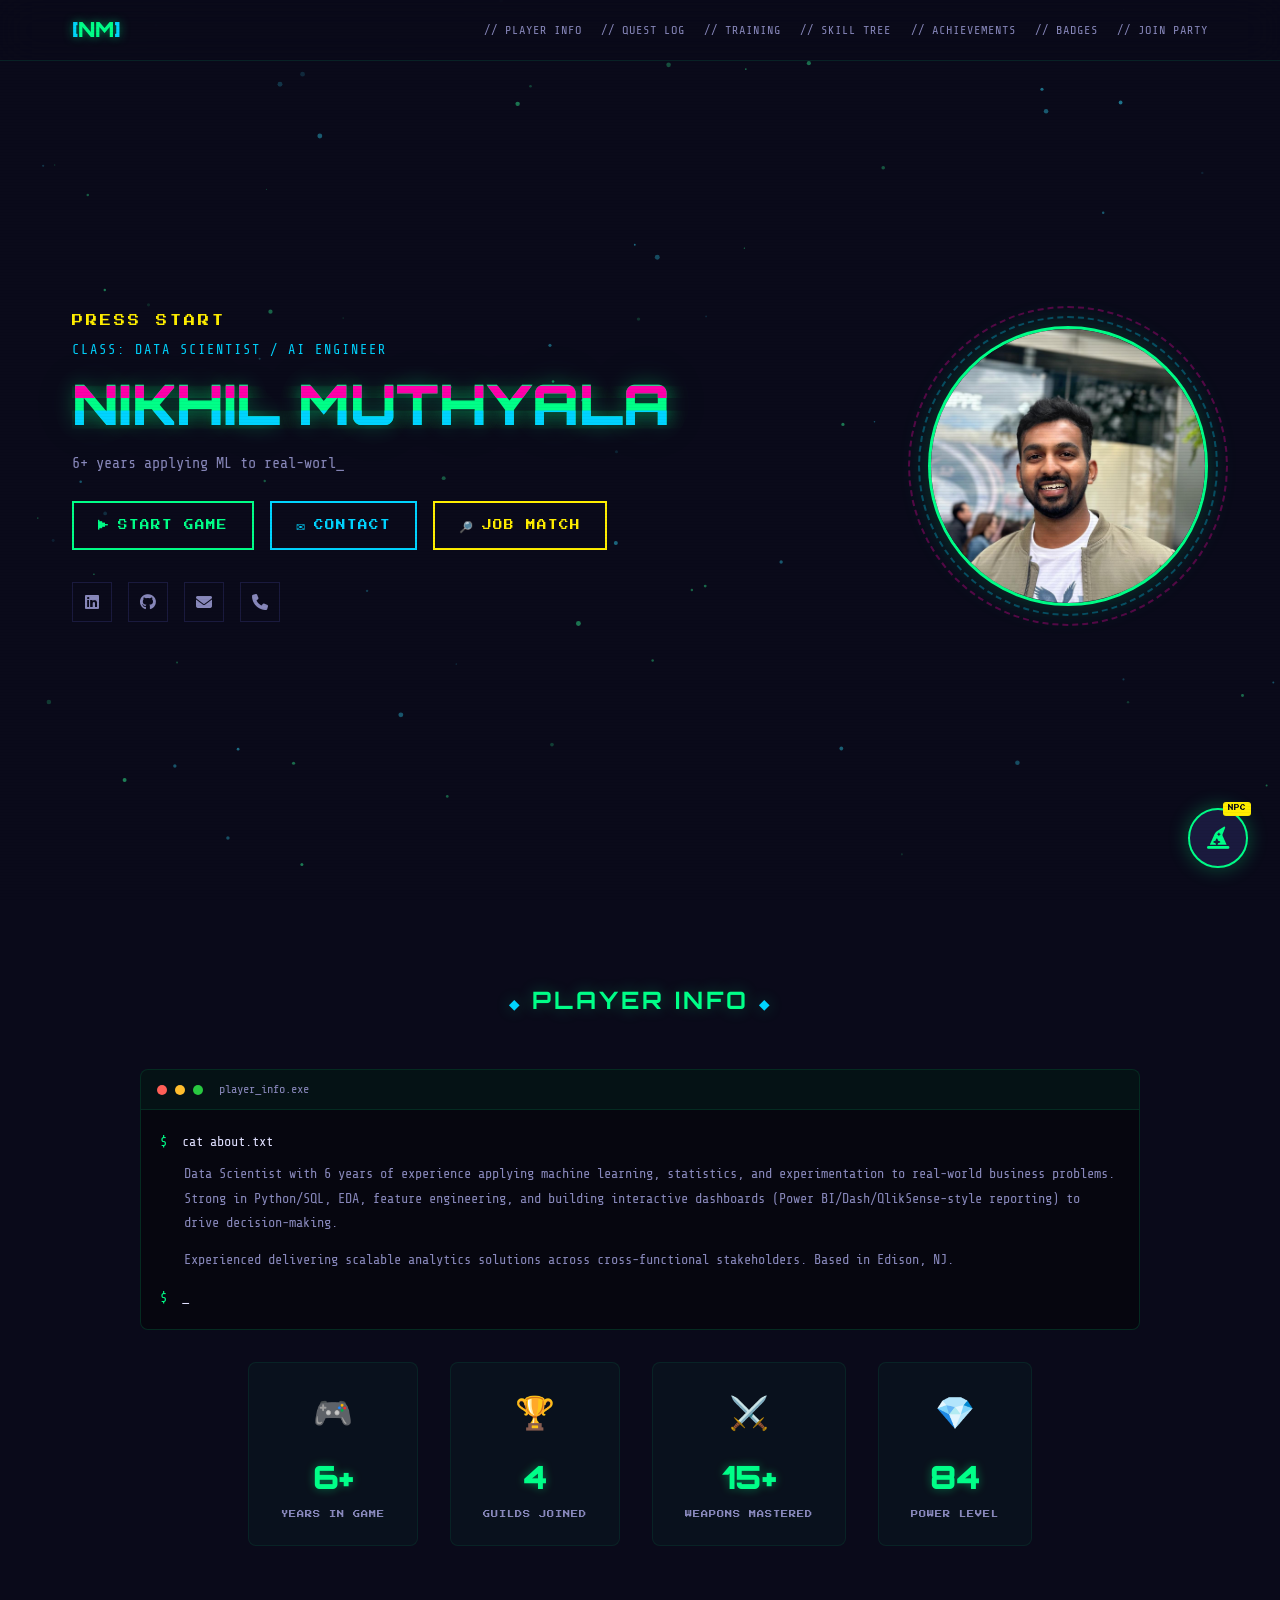
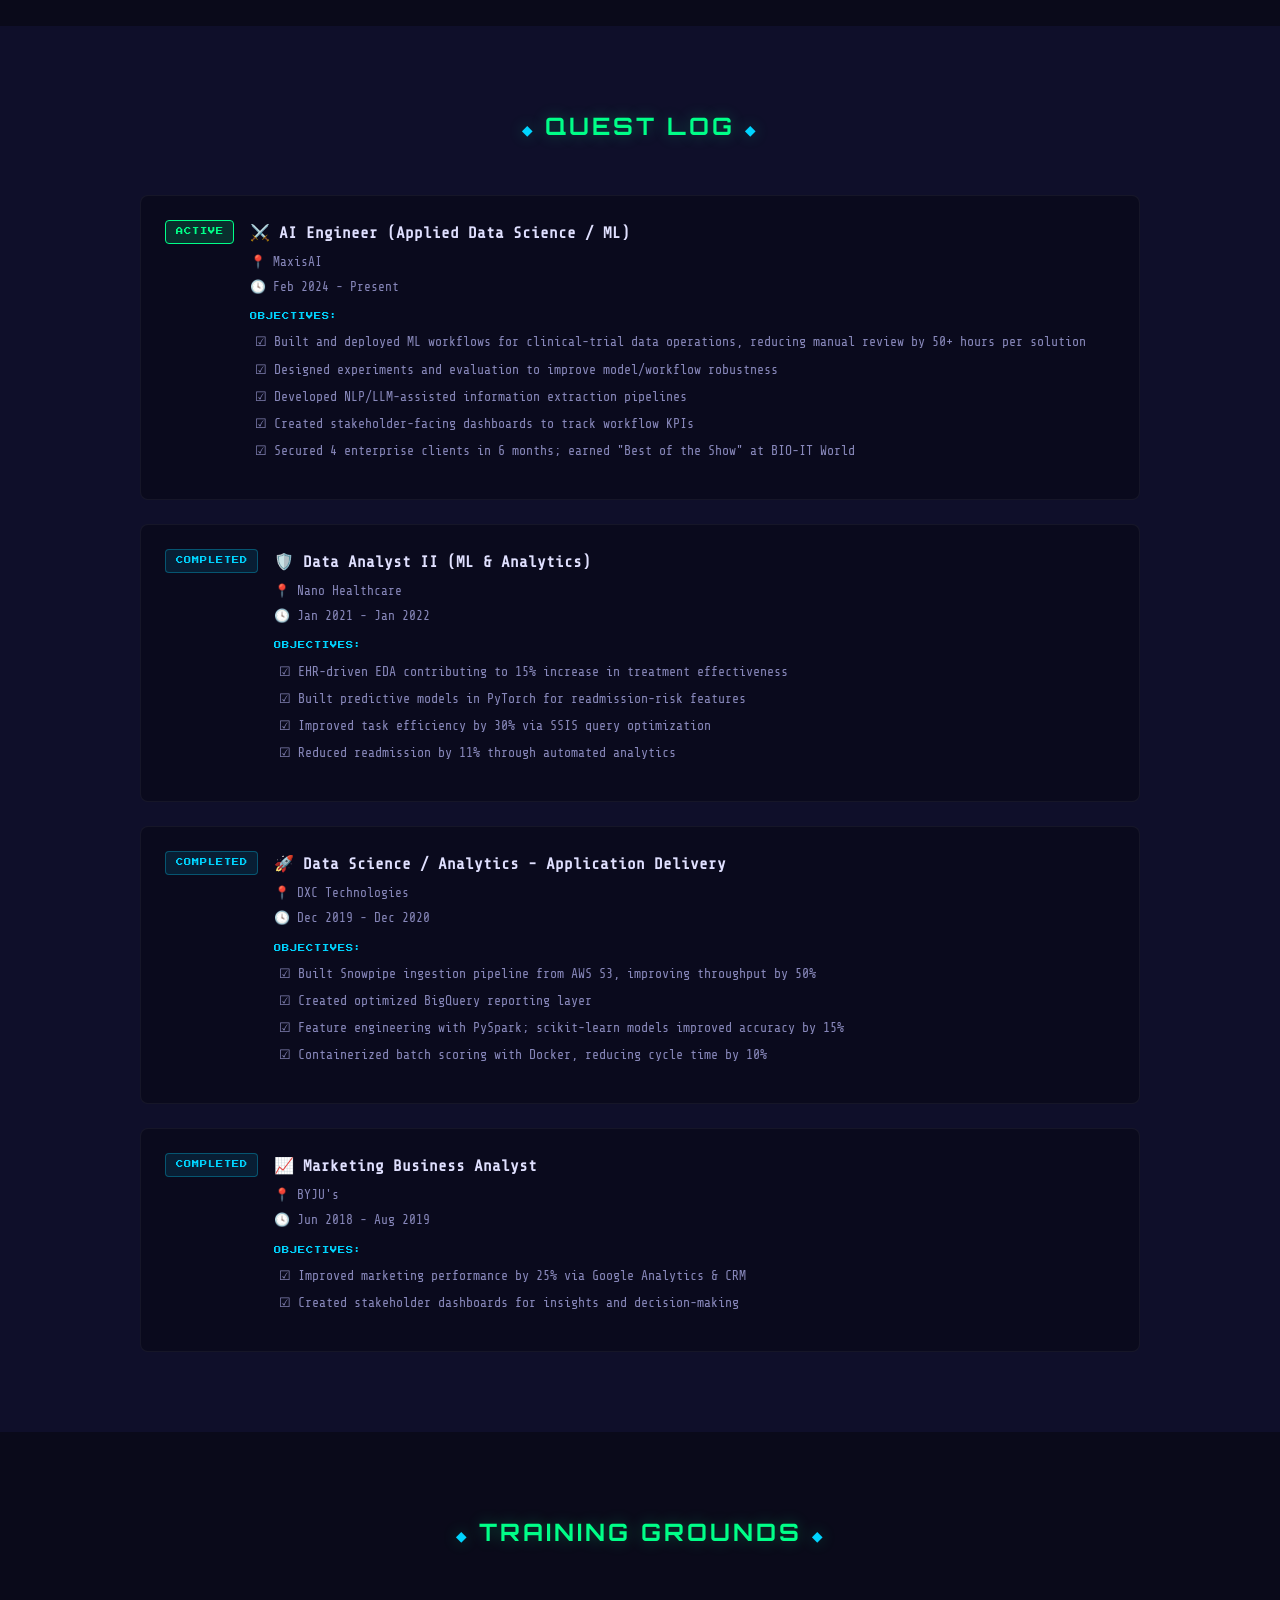
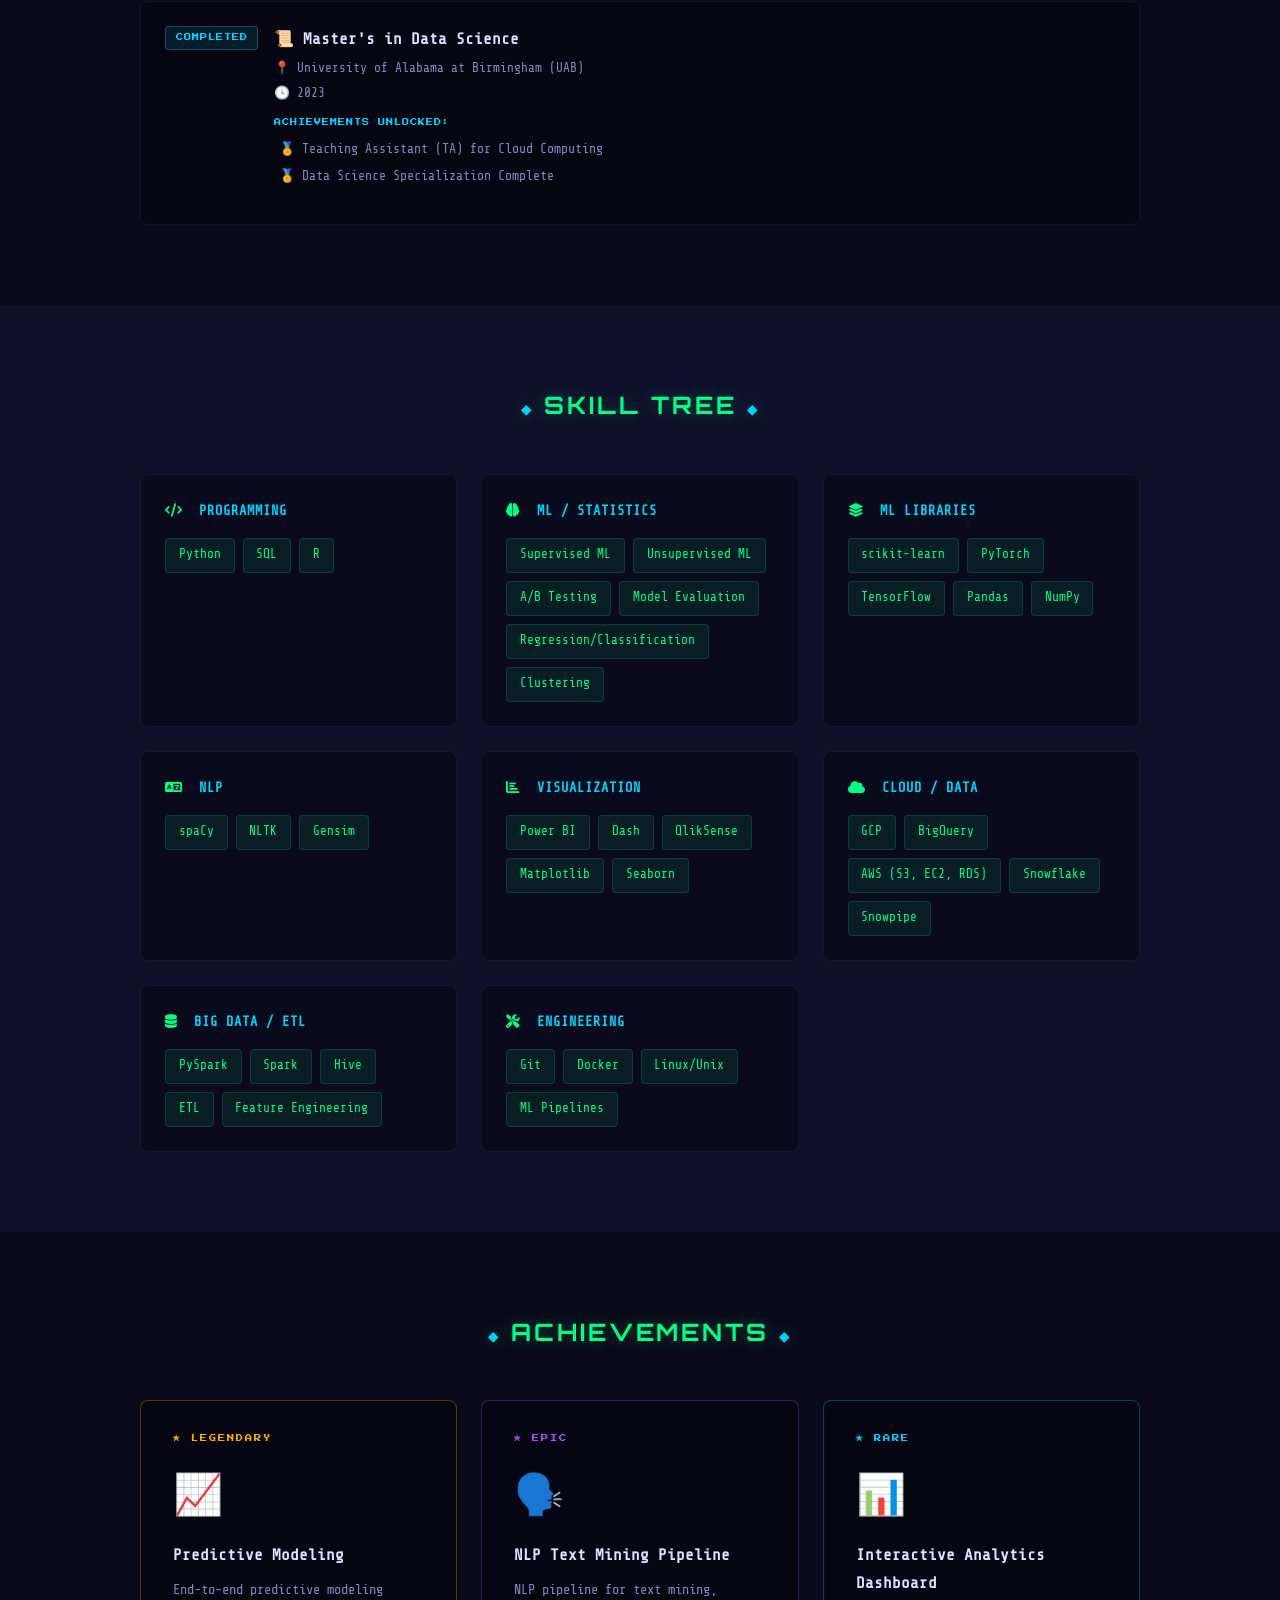
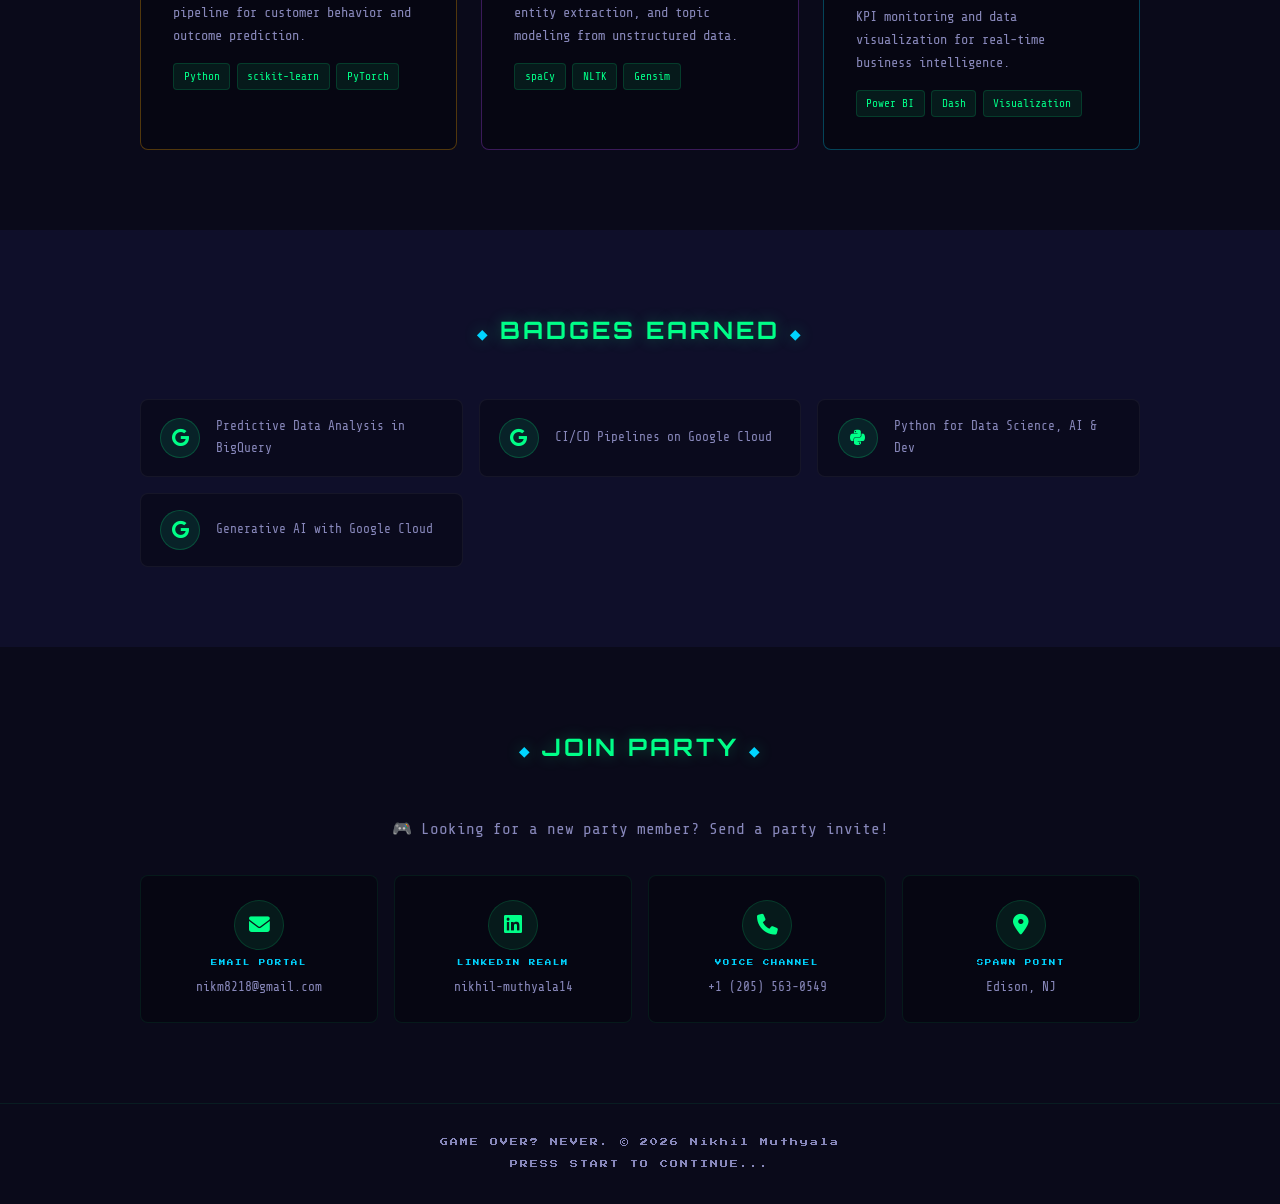
==== commit 4d6abdc4: "Add Job Match Scanner page with JD compatibility scoring" ====
--- a/index.html
+++ b/index.html
@@ -41,6 +41,7 @@
             <div class="hero-buttons">
                 <a href="#about" class="btn-game"><span class="btn-arrow">&#9654;</span> START GAME</a>
                 <a href="#contact" class="btn-game btn-alt"><span class="btn-arrow">&#9993;</span> CONTACT</a>
+                <a href="job-match.html" class="btn-game btn-match"><span class="btn-arrow">&#128270;</span> JOB MATCH</a>
             </div>
             <div class="hero-socials">
                 <a href="https://linkedin.com/in/nikhil-muthyala14" target="_blank"><i class="fab fa-linkedin"></i></a>
--- a/styles.css
+++ b/styles.css
@@ -73,6 +73,8 @@
 .btn-game:hover { background: var(--primary); color: var(--bg); box-shadow: 0 0 20px rgba(0,255,136,0.3); transform: translateY(-2px); }
 .btn-alt { border-color: var(--neon-blue); color: var(--neon-blue); }
 .btn-alt:hover { background: var(--neon-blue); color: var(--bg); box-shadow: 0 0 20px rgba(0,212,255,0.3); }
+.btn-match { border-color: var(--neon-yellow); color: var(--neon-yellow); }
+.btn-match:hover { background: var(--neon-yellow); color: var(--bg); box-shadow: 0 0 20px rgba(255,238,0,0.3); }
 .btn-arrow { font-size: 0.7rem; }
 .hero-socials { display: flex; gap: 1rem; }
 .hero-socials a { width: 40px; height: 40px; border: 1px solid var(--surface); display: flex; align-items: center; justify-content: center; color: var(--text-muted); transition: var(--transition); font-size: 1rem; }
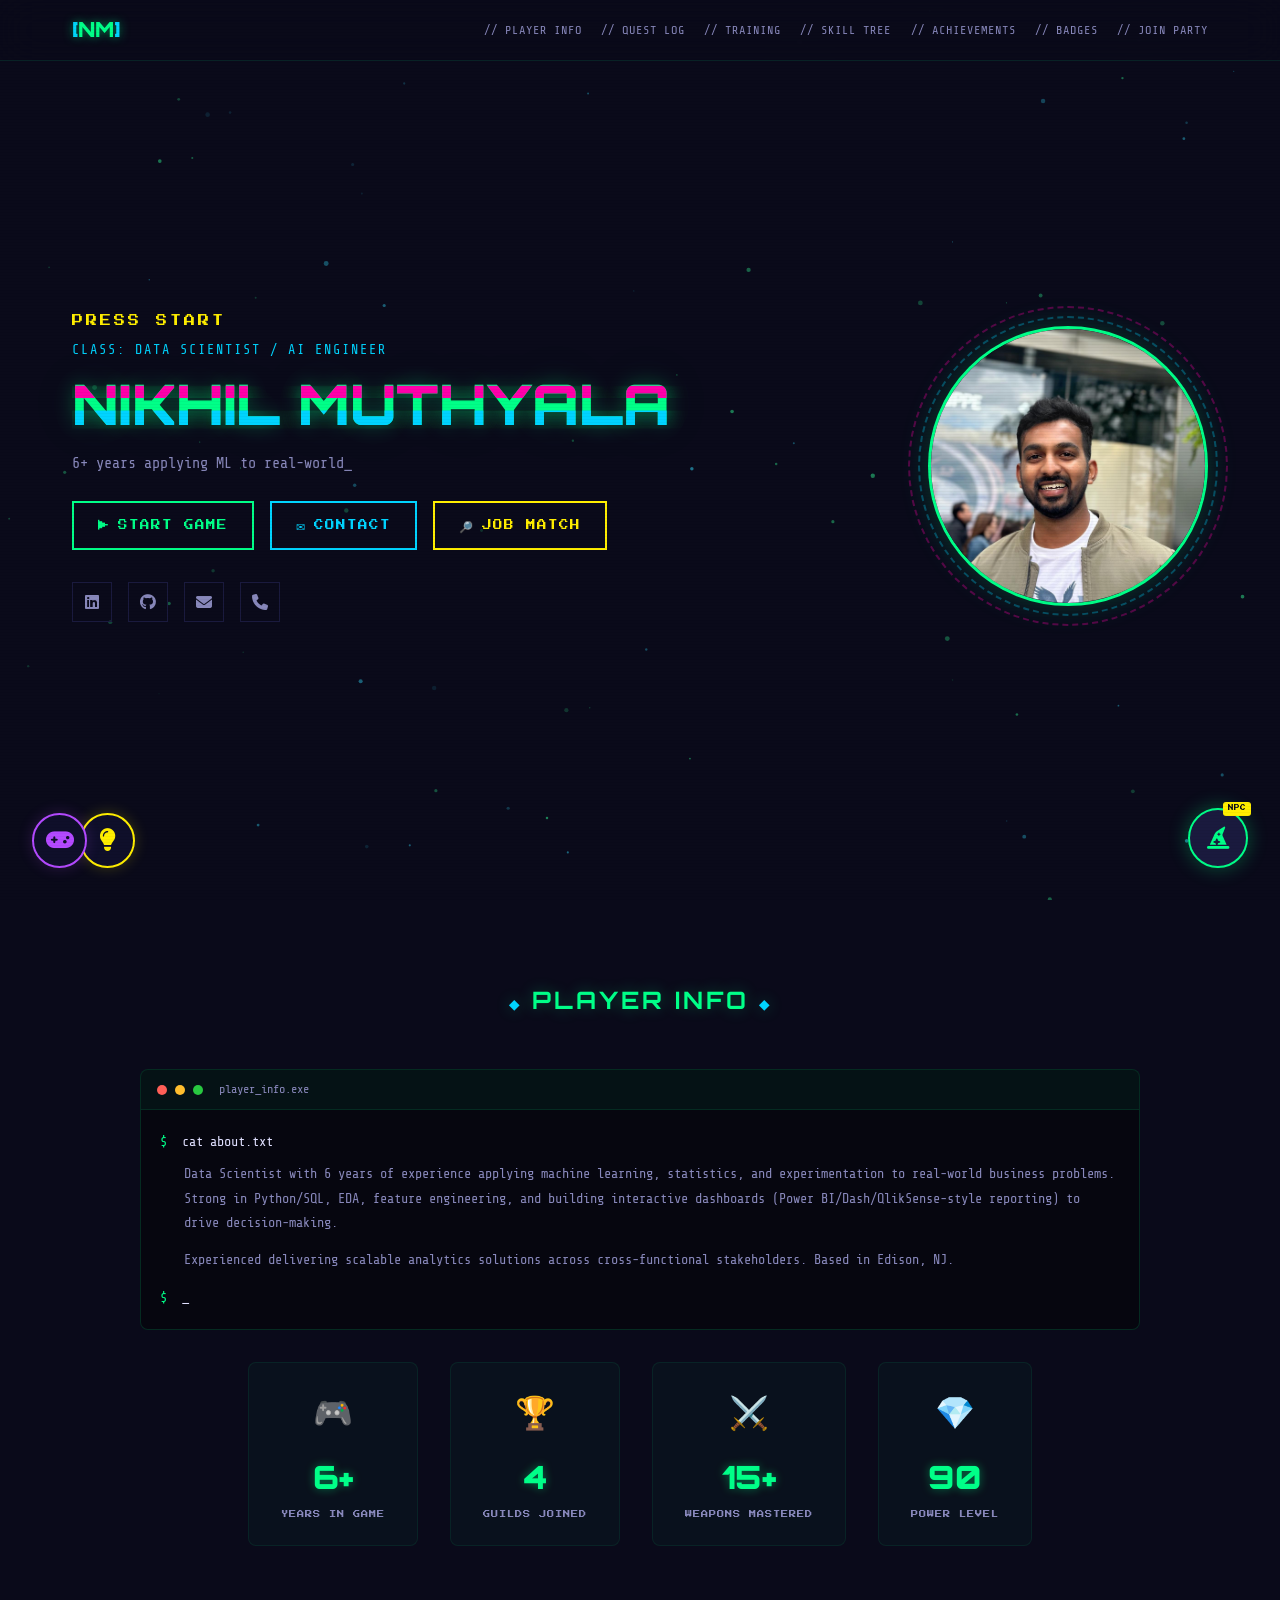
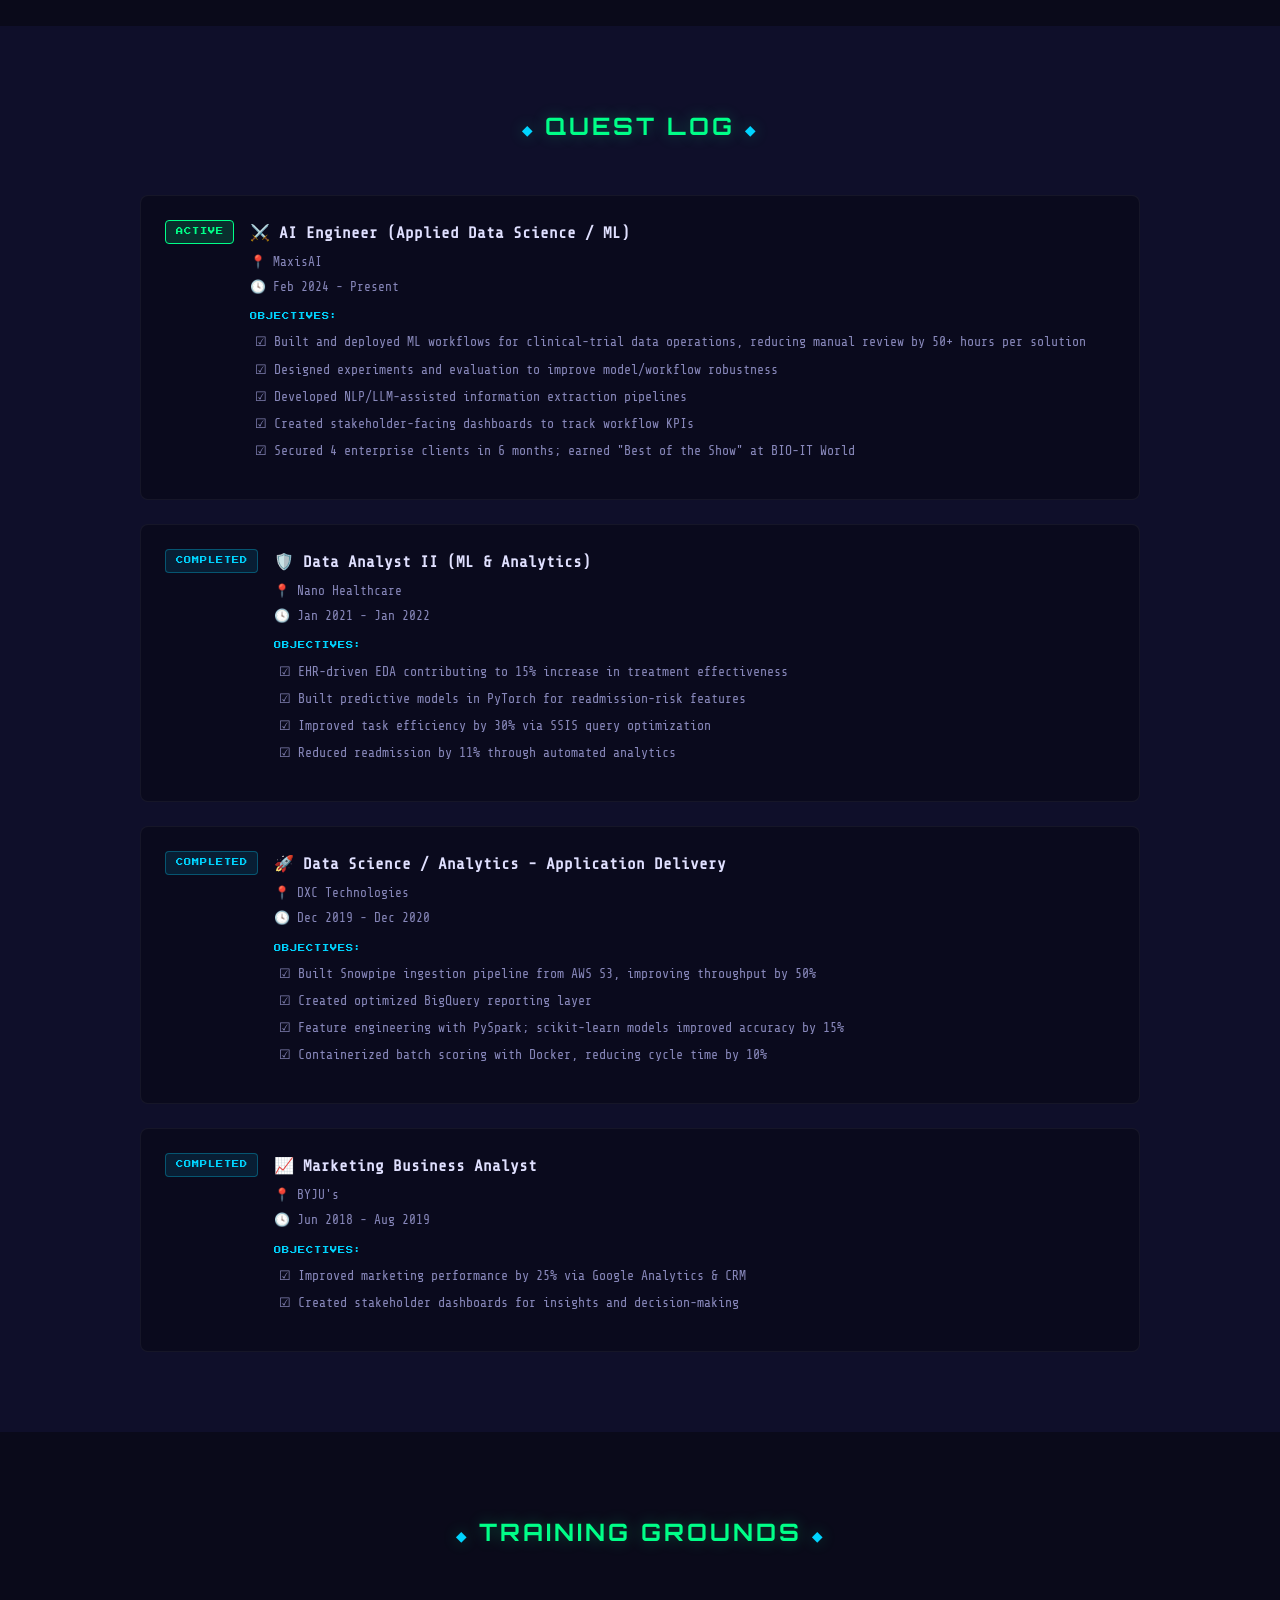
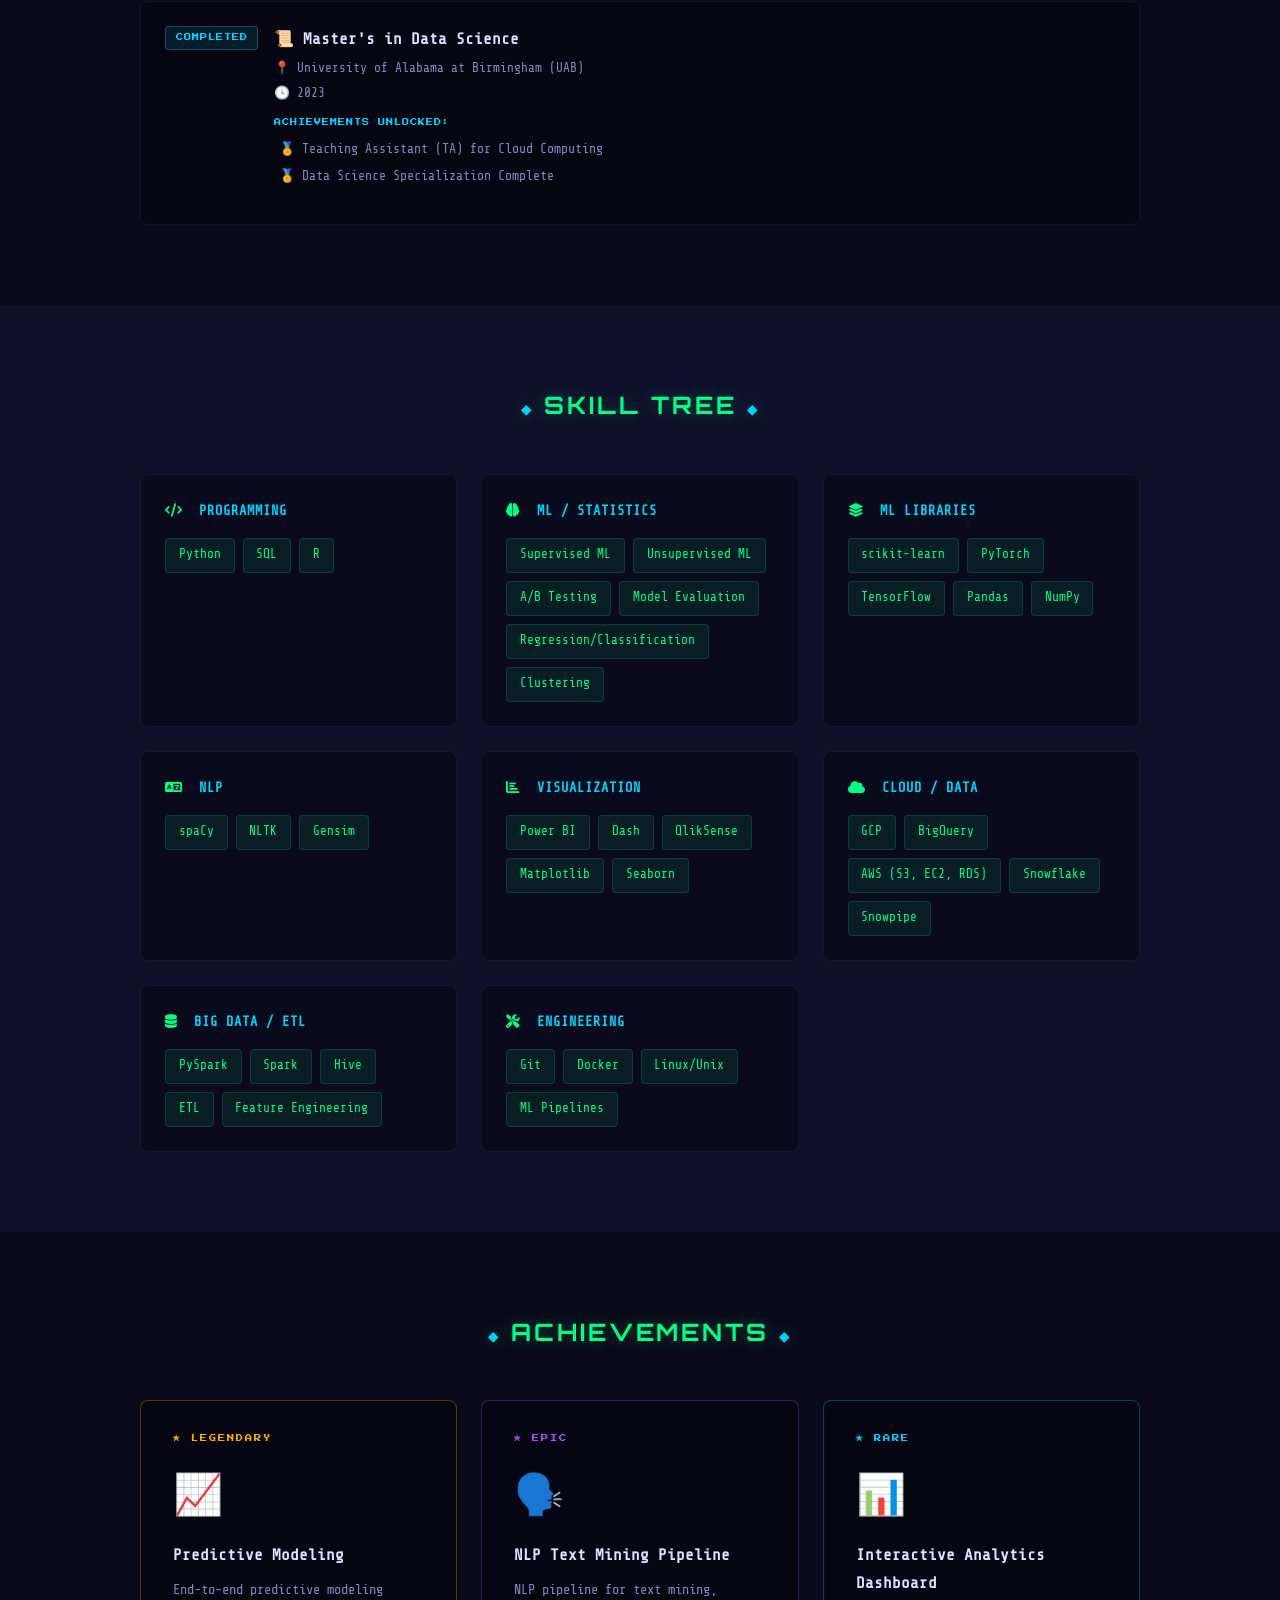
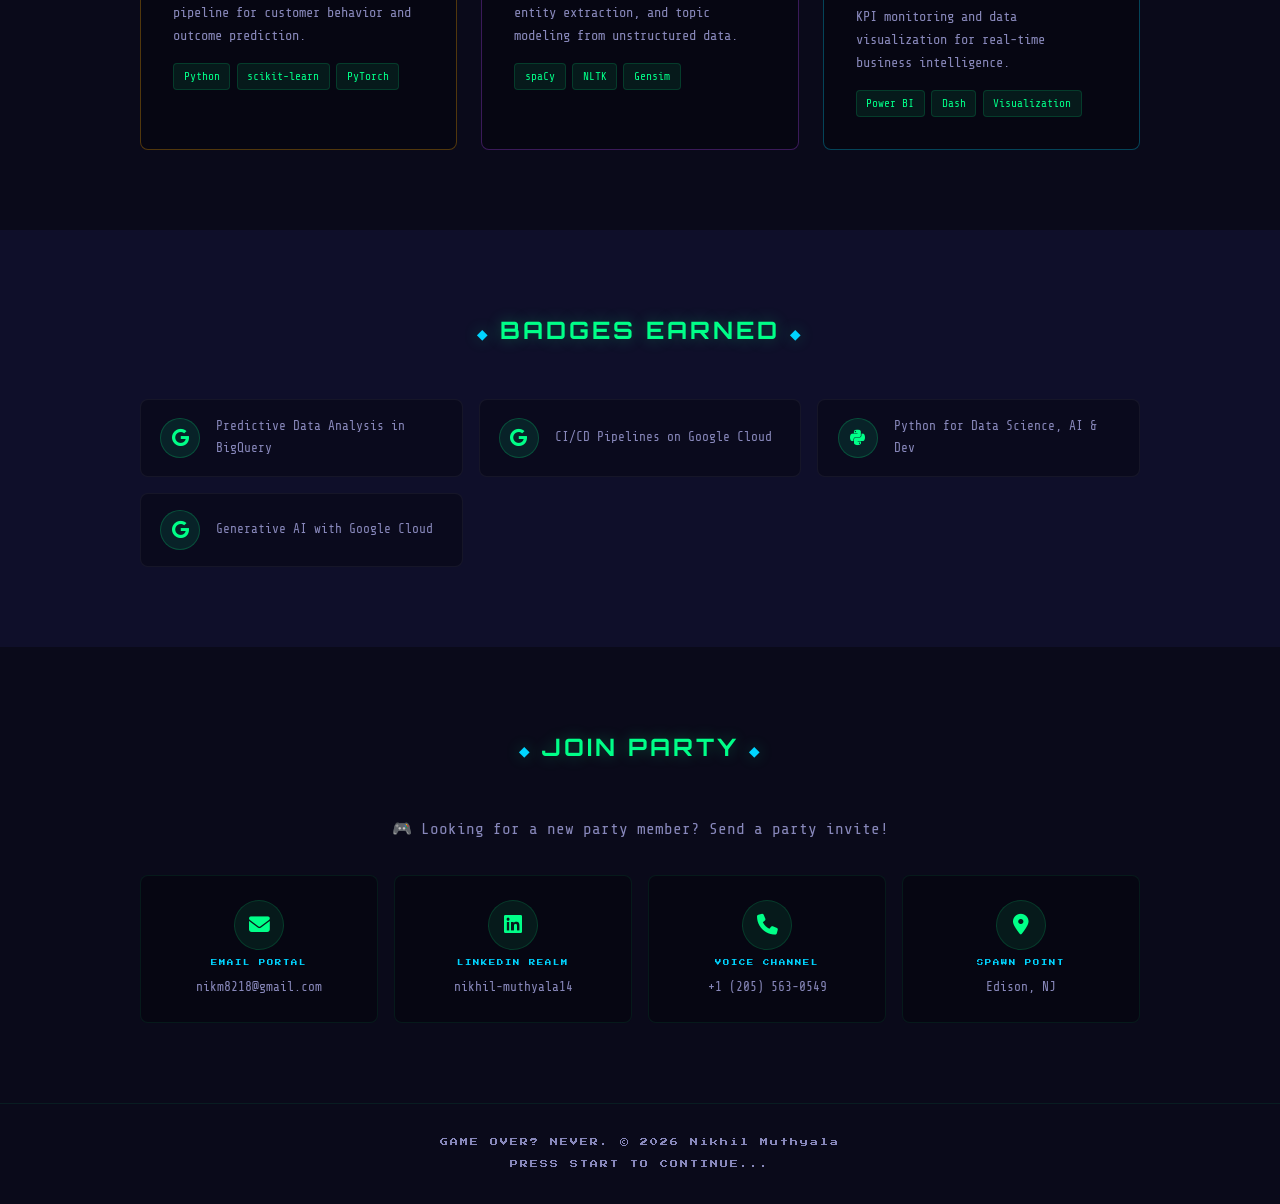
==== commit 65fd7cb5: "Add Tic Tac Toe mini-game and Fun Facts feature" ====
--- a/index.html
+++ b/index.html
@@ -287,6 +287,47 @@
         <p class="footer-sub">PRESS START TO CONTINUE...</p>
     </footer>
 
+    <!-- Fun Facts -->
+    <div class="fact-toggle" id="factToggle" title="Random Fun Fact">
+        <i class="fas fa-lightbulb"></i>
+    </div>
+    <div class="fact-popup" id="factPopup">
+        <div class="fact-header">
+            <span class="fact-label"><i class="fas fa-lightbulb"></i> DID YOU KNOW?</span>
+            <button class="fact-close" id="factClose">&#10005;</button>
+        </div>
+        <p class="fact-text" id="factText"></p>
+        <button class="fact-next" id="factNext"><i class="fas fa-sync-alt"></i> ANOTHER FACT</button>
+    </div>
+
+    <!-- Tic Tac Toe Mini-Game -->
+    <div class="ttt-toggle" id="tttToggle" title="Play Tic Tac Toe">
+        <i class="fas fa-gamepad"></i>
+    </div>
+    <div class="ttt-modal" id="tttModal">
+        <div class="ttt-header">
+            <div class="ttt-title"><i class="fas fa-gamepad"></i> TIC TAC TOE</div>
+            <button class="ttt-close" id="tttClose">&#10005;</button>
+        </div>
+        <div class="ttt-status" id="tttStatus">YOUR TURN (X)</div>
+        <div class="ttt-board" id="tttBoard">
+            <div class="ttt-cell" data-i="0"></div>
+            <div class="ttt-cell" data-i="1"></div>
+            <div class="ttt-cell" data-i="2"></div>
+            <div class="ttt-cell" data-i="3"></div>
+            <div class="ttt-cell" data-i="4"></div>
+            <div class="ttt-cell" data-i="5"></div>
+            <div class="ttt-cell" data-i="6"></div>
+            <div class="ttt-cell" data-i="7"></div>
+            <div class="ttt-cell" data-i="8"></div>
+        </div>
+        <div class="ttt-score">
+            <span>YOU: <strong id="tttPlayerScore">0</strong></span>
+            <span>CPU: <strong id="tttCpuScore">0</strong></span>
+        </div>
+        <button class="ttt-reset" id="tttReset">&#128260; NEW GAME</button>
+    </div>
+
     <!-- NPC Chatbot -->
     <div class="chatbot-toggle" id="chatbotToggle">
         <div class="npc-tag">NPC</div>
--- a/styles.css
+++ b/styles.css
@@ -220,6 +220,41 @@
 .chatbot-input button { background: var(--primary); border: none; border-radius: 4px; width: 38px; color: var(--bg); cursor: pointer; transition: var(--transition); font-size: 0.85rem; }
 .chatbot-input button:hover { box-shadow: 0 0 10px rgba(0,255,136,0.4); }
 
+/* ===== Fun Facts ===== */
+.fact-toggle { position: fixed; bottom: 2rem; left: 5rem; width: 55px; height: 55px; border-radius: 50%; background: var(--bg-alt); border: 2px solid var(--neon-yellow); color: var(--neon-yellow); display: flex; align-items: center; justify-content: center; font-size: 1.4rem; cursor: pointer; z-index: 999; transition: var(--transition); box-shadow: 0 0 15px rgba(255,238,0,0.2); }
+.fact-toggle:hover { background: var(--neon-yellow); color: var(--bg); box-shadow: 0 0 25px rgba(255,238,0,0.4); transform: scale(1.1); }
+.fact-popup { position: fixed; bottom: 6rem; left: 5rem; width: 320px; background: var(--bg-alt); border: 1px solid rgba(255,238,0,0.3); border-radius: var(--radius); z-index: 998; display: none; flex-direction: column; box-shadow: 0 10px 40px rgba(0,0,0,0.5); padding: 1.2rem; }
+.fact-popup.open { display: flex; }
+.fact-header { display: flex; align-items: center; justify-content: space-between; margin-bottom: 0.8rem; }
+.fact-label { font-family: var(--font-game); font-size: 0.5rem; color: var(--neon-yellow); letter-spacing: 2px; display: flex; align-items: center; gap: 0.5rem; }
+.fact-close { background: none; border: none; color: var(--text-muted); font-size: 1rem; cursor: pointer; transition: var(--transition); }
+.fact-close:hover { color: var(--neon-pink); }
+.fact-text { font-family: var(--font-mono); font-size: 0.85rem; color: var(--text); line-height: 1.6; margin-bottom: 1rem; }
+.fact-next { font-family: var(--font-game); font-size: 0.45rem; padding: 0.6rem; background: transparent; border: 1px solid rgba(255,238,0,0.3); color: var(--neon-yellow); border-radius: 4px; cursor: pointer; transition: var(--transition); letter-spacing: 1px; display: flex; align-items: center; justify-content: center; gap: 0.5rem; }
+.fact-next:hover { background: rgba(255,238,0,0.1); box-shadow: 0 0 10px rgba(255,238,0,0.2); }
+
+/* ===== Tic Tac Toe ===== */
+.ttt-toggle { position: fixed; bottom: 2rem; left: 2rem; width: 55px; height: 55px; border-radius: 50%; background: var(--bg-alt); border: 2px solid var(--neon-purple); color: var(--neon-purple); display: flex; align-items: center; justify-content: center; font-size: 1.4rem; cursor: pointer; z-index: 999; transition: var(--transition); box-shadow: 0 0 15px rgba(180,74,255,0.2); }
+.ttt-toggle:hover { background: var(--neon-purple); color: var(--bg); box-shadow: 0 0 25px rgba(180,74,255,0.4); transform: scale(1.1); }
+.ttt-modal { position: fixed; bottom: 6rem; left: 2rem; width: 300px; background: var(--bg-alt); border: 1px solid rgba(180,74,255,0.3); border-radius: var(--radius); z-index: 998; display: none; flex-direction: column; box-shadow: 0 10px 40px rgba(0,0,0,0.5); }
+.ttt-modal.open { display: flex; }
+.ttt-header { display: flex; align-items: center; justify-content: space-between; padding: 1rem 1.2rem; border-bottom: 1px solid rgba(180,74,255,0.15); }
+.ttt-title { font-family: var(--font-game); font-size: 0.55rem; color: var(--neon-purple); letter-spacing: 2px; display: flex; align-items: center; gap: 0.5rem; }
+.ttt-close { background: none; border: none; color: var(--text-muted); font-size: 1rem; cursor: pointer; transition: var(--transition); }
+.ttt-close:hover { color: var(--neon-pink); }
+.ttt-status { text-align: center; font-family: var(--font-mono); font-size: 0.8rem; color: var(--neon-blue); padding: 0.8rem; letter-spacing: 1px; }
+.ttt-board { display: grid; grid-template-columns: repeat(3, 1fr); gap: 4px; padding: 0 1.2rem; }
+.ttt-cell { aspect-ratio: 1; background: rgba(0,0,0,0.3); border: 1px solid rgba(180,74,255,0.1); border-radius: 4px; display: flex; align-items: center; justify-content: center; font-family: var(--font-hud); font-size: 2rem; font-weight: 900; cursor: pointer; transition: var(--transition); color: transparent; }
+.ttt-cell:hover { background: rgba(180,74,255,0.08); border-color: rgba(180,74,255,0.25); }
+.ttt-cell.x { color: var(--primary); text-shadow: 0 0 10px rgba(0,255,136,0.4); }
+.ttt-cell.o { color: var(--neon-pink); text-shadow: 0 0 10px rgba(255,0,170,0.4); }
+.ttt-cell.win { animation: tttWin 0.6s ease; }
+@keyframes tttWin { 0%,100% { transform: scale(1); } 50% { transform: scale(1.15); } }
+.ttt-score { display: flex; justify-content: center; gap: 2rem; padding: 0.8rem; font-family: var(--font-mono); font-size: 0.8rem; color: var(--text-muted); }
+.ttt-score strong { color: var(--text); }
+.ttt-reset { margin: 0 1.2rem 1rem; padding: 0.6rem; font-family: var(--font-game); font-size: 0.45rem; background: transparent; border: 1px solid rgba(180,74,255,0.3); color: var(--neon-purple); border-radius: 4px; cursor: pointer; transition: var(--transition); letter-spacing: 1px; }
+.ttt-reset:hover { background: rgba(180,74,255,0.15); box-shadow: 0 0 10px rgba(180,74,255,0.2); }
+
 /* ===== Animations ===== */
 .fade-in { opacity: 0; transform: translateY(30px); transition: opacity 0.6s ease, transform 0.6s ease; }
 .fade-in.visible { opacity: 1; transform: translateY(0); }
@@ -240,4 +275,8 @@
     .skill-tree { grid-template-columns: 1fr; }
     .chatbot { width: calc(100% - 2rem); right: 1rem; bottom: 1rem; height: 60vh; }
     .portal-grid { grid-template-columns: 1fr 1fr; }
-}
+    .ttt-modal { left: 1rem; width: calc(100% - 2rem); bottom: 6rem; }
+    .ttt-toggle { left: 1rem; bottom: 1rem; }
+    .fact-toggle { left: 4.5rem; bottom: 1rem; }
+    .fact-popup { left: 1rem; width: calc(100% - 2rem); bottom: 6rem; }
+}
